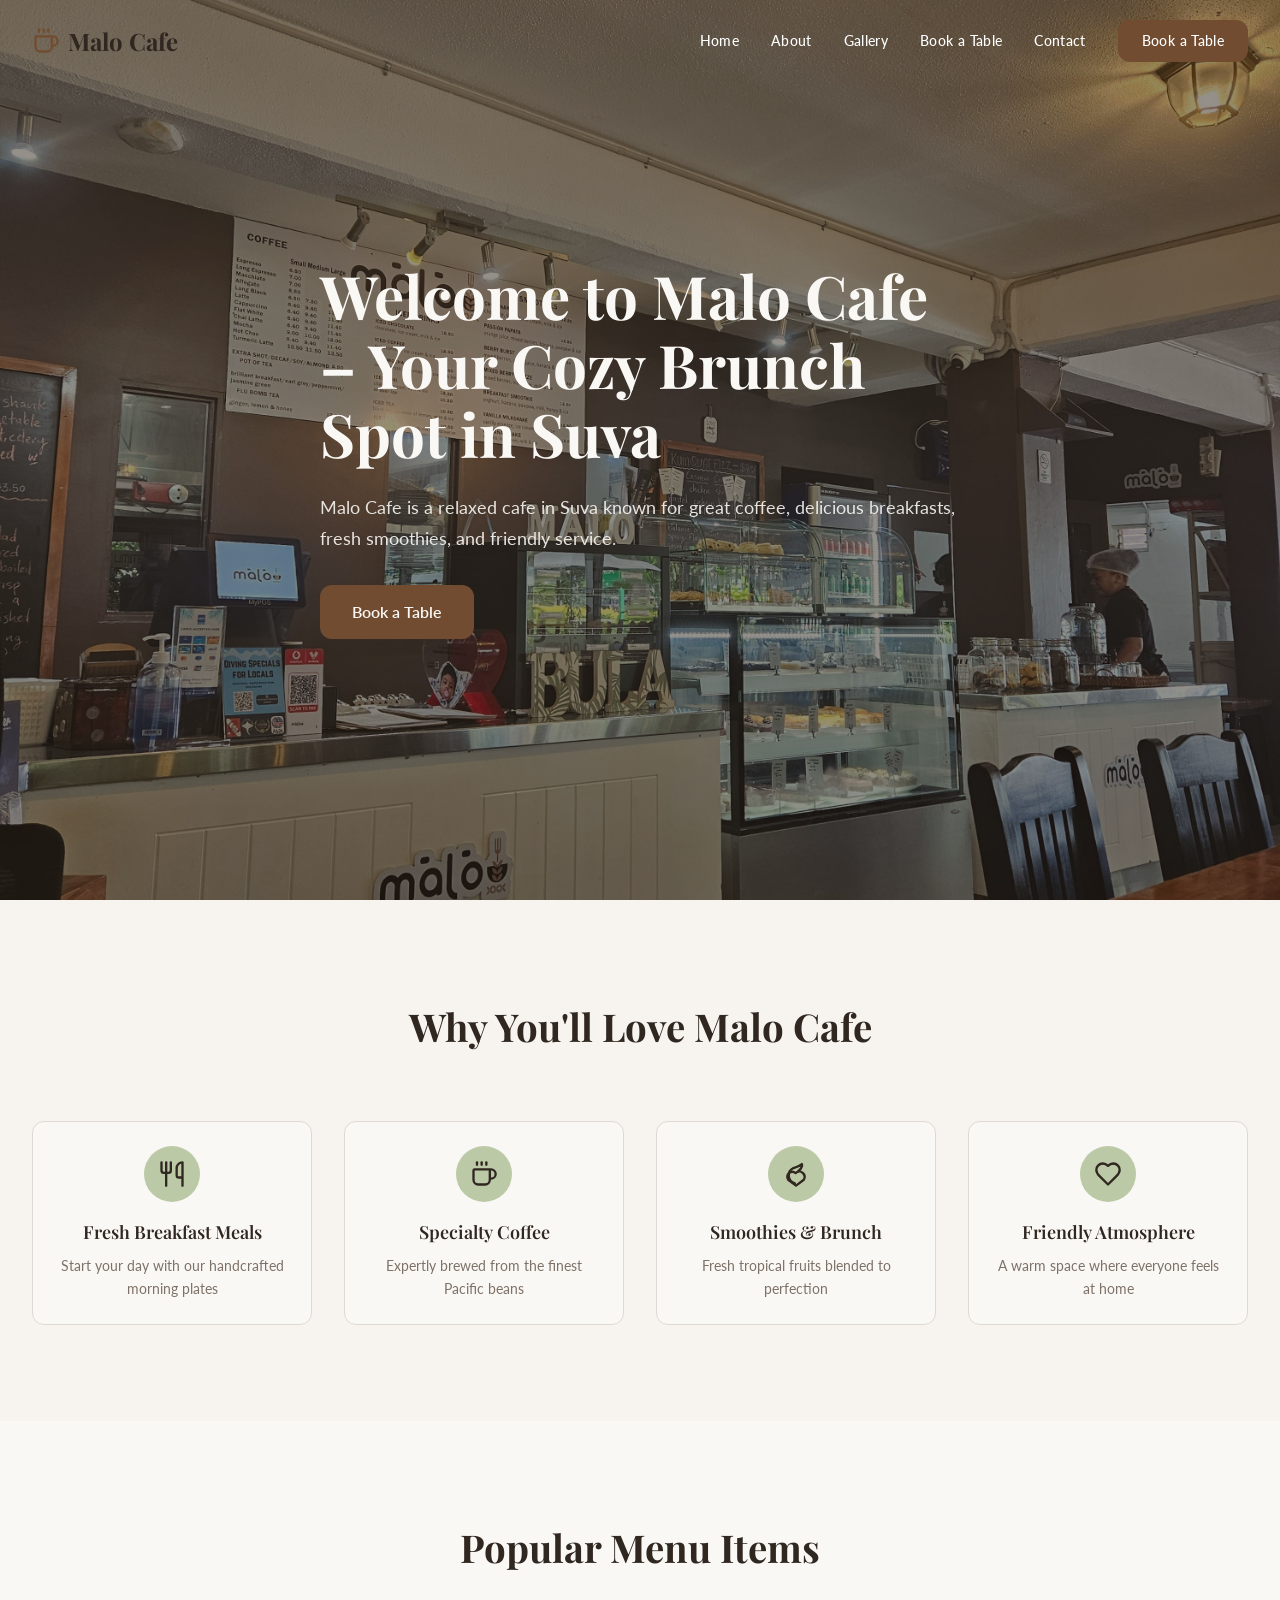
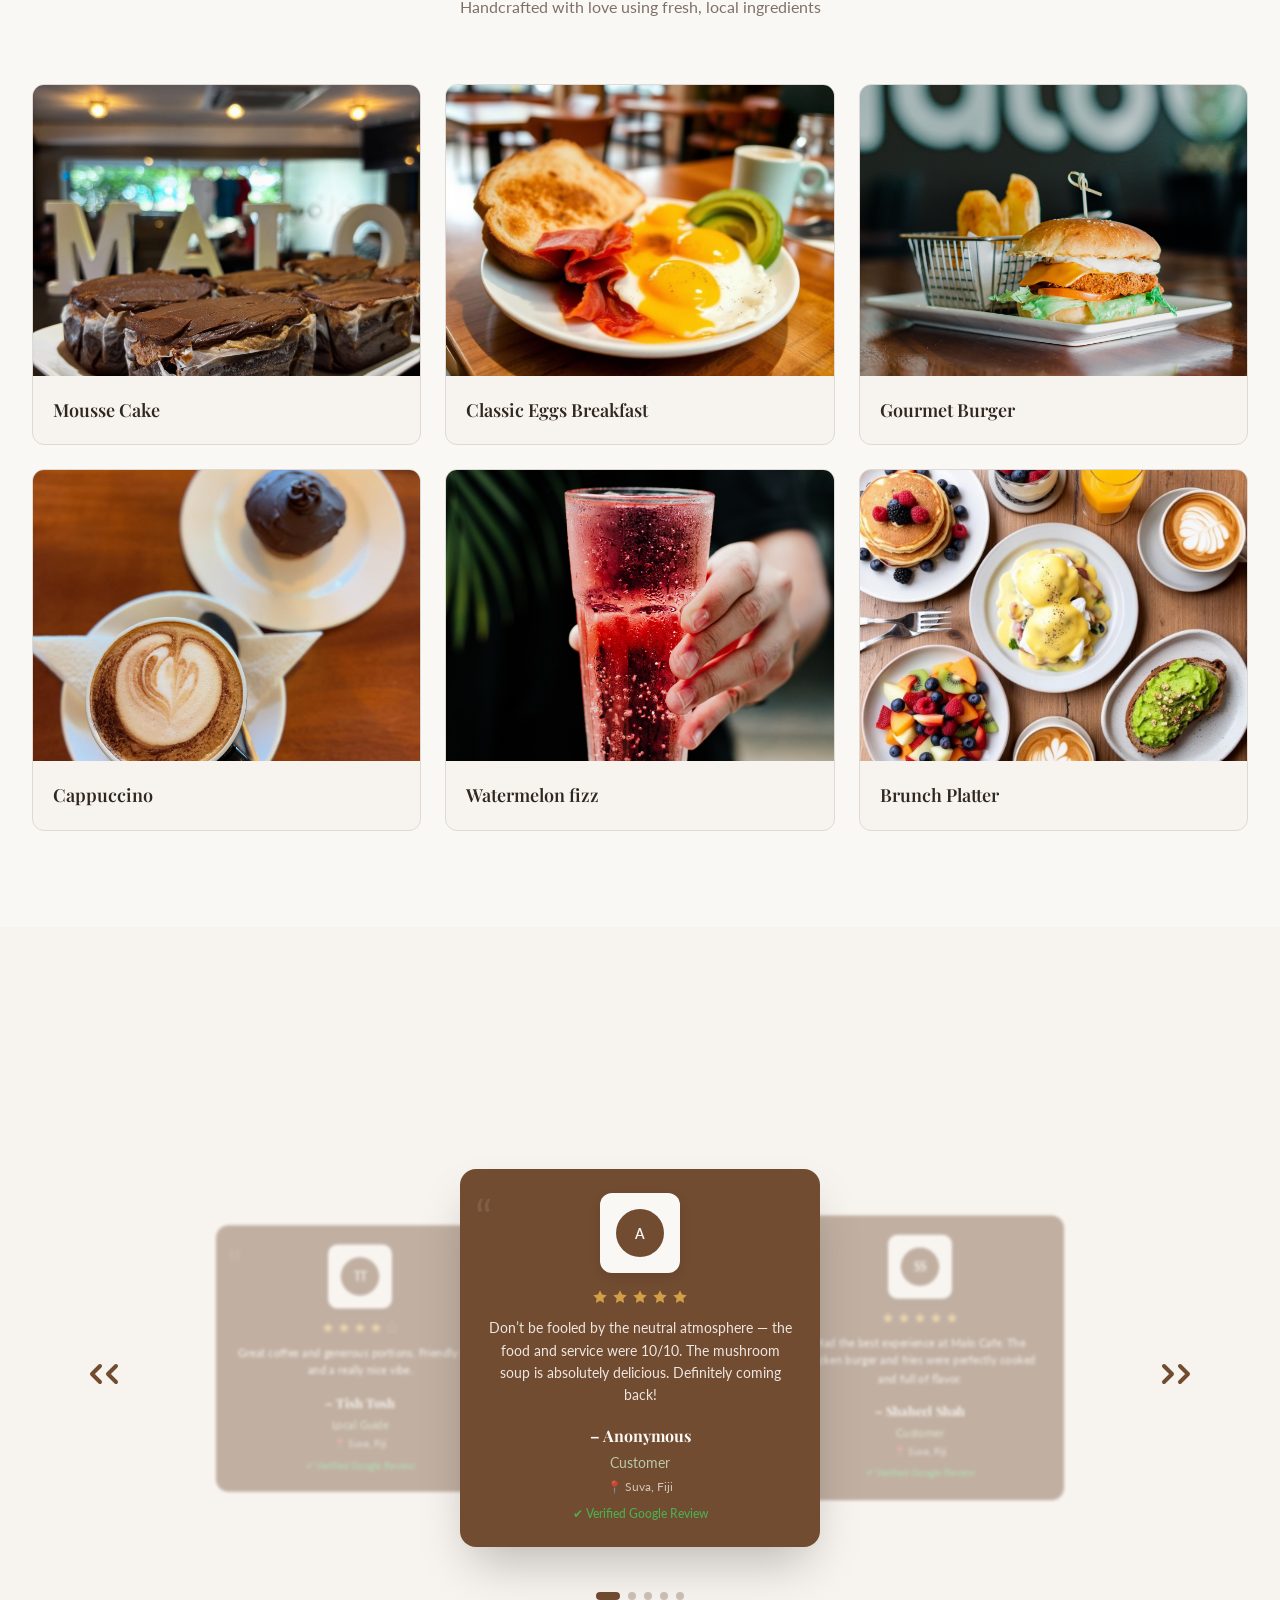
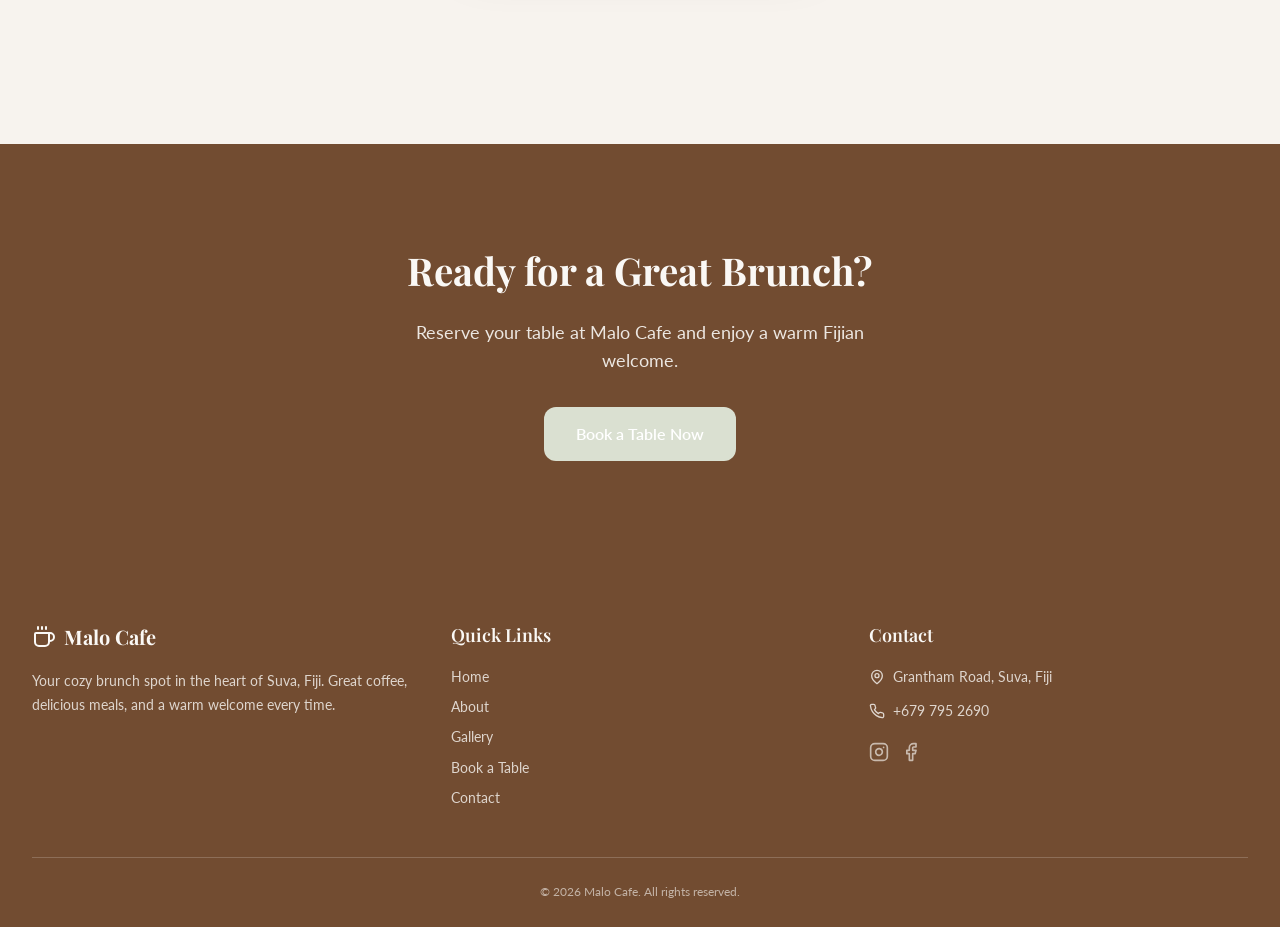
==== index.html @ a5e52ad8 "Add files via upload" ====
<!DOCTYPE html>
<html lang="en">
<head>
  <meta charset="UTF-8">
  <meta name="viewport" content="width=device-width, initial-scale=1.0">
  <title>Malo Cafe</title>
  <meta name="description" content="Malo Cafe is a relaxed cafe in Suva, Fiji known for great coffee, delicious breakfasts, fresh smoothies, and friendly service.">
  <link rel="stylesheet" href="style.css">
<link rel="icon" type="image/png" sizes="32x32" href="images/logo.ico">
<link rel="icon" type="image/png" sizes="16x16" href="images/logo.ico">
</head>
<body>

   <!-- Preloader -->
  <div id="preloader">
    <img src="images/loading.gif" alt="Loading...">
    <h1>Loading your site</h1>
    <p>Please wait a moment…</p>
    <div class="dots">
      <div class="dot"></div>
      <div class="dot"></div>
      <div class="dot"></div>
    </div>
  </div>

  <!-- Navbar -->
   <body class="home-page"></body>
  <nav class="navbar">
    <div class="container">
      <a href="index.html" class="navbar-brand">
        <svg xmlns="http://www.w3.org/2000/svg" width="28" height="28" viewBox="0 0 24 24" fill="none" stroke="currentColor" stroke-width="2" stroke-linecap="round" stroke-linejoin="round"><path d="M10 2v2"/><path d="M14 2v2"/><path d="M16 8a1 1 0 0 1 1 1v8a4 4 0 0 1-4 4H7a4 4 0 0 1-4-4V9a1 1 0 0 1 1-1h14a4 4 0 1 1 0 8h-1"/><path d="M6 2v2"/></svg>
        <span>Malo Cafe</span>
      </a>
      <div class="nav-links">
        <a href="index.html">Home</a>
        <a href="about.html">About</a>
        <a href="gallery.html">Gallery</a>
        <a href="booking.html">Book a Table</a>
        <a href="contact.html">Contact</a>
        <a href="booking.html" class="btn">Book a Table</a>
      </div>
      <button class="hamburger" aria-label="Toggle menu">
        <svg xmlns="http://www.w3.org/2000/svg" width="24" height="24" viewBox="0 0 24 24" fill="none" stroke="currentColor" stroke-width="2" stroke-linecap="round" stroke-linejoin="round"><line x1="4" x2="20" y1="12" y2="12"/><line x1="4" x2="20" y1="6" y2="6"/><line x1="4" x2="20" y1="18" y2="18"/></svg>
      </button>
    </div>
    <div class="mobile-menu">
      <a href="index.html">Home</a>
      <a href="about.html">About</a>
      <a href="gallery.html">Gallery</a>
      <a href="booking.html">Book a Table</a>
      <a href="contact.html">Contact</a>
      <a href="booking.html" class="btn btn-full">Book a Table</a>
    </div>
  </nav>

  <!-- Hero -->
  <section class="hero">
    <div class="hero-bg">
      <img src="images/bg.png" alt="Malo Cafe interior">
      <div class="hero-overlay"></div>
    </div>
    <div class="container">
      <div class="hero-content animate-in">
        <h1>Welcome to Malo Cafe – Your Cozy Brunch Spot in Suva</h1>
        <p>Malo Cafe is a relaxed cafe in Suva known for great coffee, delicious breakfasts, fresh smoothies, and friendly service.</p>
        <a href="booking.html" class="btn btn-lg">Book a Table</a>
      </div>
    </div>
  </section>

  <!-- Highlights -->
  <section class="section section-card">
    <div class="container">
      <div class="animate-in">
        <h2 class="section-title">Why You'll Love Malo Cafe</h2>
      </div>
      <div class="grid-4" style="margin-top:4rem;">
        <div class="highlight-card animate-in" data-delay="0">
          <div class="highlight-icon">
            <svg xmlns="http://www.w3.org/2000/svg" width="28" height="28" viewBox="0 0 24 24" fill="none" stroke="currentColor" stroke-width="2" stroke-linecap="round" stroke-linejoin="round"><path d="M3 2v7c0 1.1.9 2 2 2h4a2 2 0 0 0 2-2V2"/><path d="M7 2v20"/><path d="M21 15V2a5 5 0 0 0-5 5v6c0 1.1.9 2 2 2h3Zm0 0v7"/></svg>
          </div>
          <h3>Fresh Breakfast Meals</h3>
          <p>Start your day with our handcrafted morning plates</p>
        </div>
        <div class="highlight-card animate-in" data-delay="0.1">
          <div class="highlight-icon">
            <svg xmlns="http://www.w3.org/2000/svg" width="28" height="28" viewBox="0 0 24 24" fill="none" stroke="currentColor" stroke-width="2" stroke-linecap="round" stroke-linejoin="round"><path d="M10 2v2"/><path d="M14 2v2"/><path d="M16 8a1 1 0 0 1 1 1v8a4 4 0 0 1-4 4H7a4 4 0 0 1-4-4V9a1 1 0 0 1 1-1h14a4 4 0 1 1 0 8h-1"/><path d="M6 2v2"/></svg>
          </div>
          <h3>Specialty Coffee</h3>
          <p>Expertly brewed from the finest Pacific beans</p>
        </div>
        <div class="highlight-card animate-in" data-delay="0.2">
          <div class="highlight-icon">
            <svg xmlns="http://www.w3.org/2000/svg" width="28" height="28" viewBox="0 0 24 24" fill="none" stroke="currentColor" stroke-width="2" stroke-linecap="round" stroke-linejoin="round"><path d="M11 20A7 7 0 0 1 9.8 6.9C15.5 4.9 17 3.5 17 3.5s1.5 2.5-3.5 6.5"/><path d="M11.7 11.2a4.5 4.5 0 0 1 6.3 0c1.5 1.5 1.8 3.8.7 5.7L12 22l-6.7-5.1c-1.1-1.9-.8-4.2.7-5.7a4.5 4.5 0 0 1 5.7 0Z"/></svg>
          </div>
          <h3>Smoothies & Brunch</h3>
          <p>Fresh tropical fruits blended to perfection</p>
        </div>
        <div class="highlight-card animate-in" data-delay="0.3">
          <div class="highlight-icon">
            <svg xmlns="http://www.w3.org/2000/svg" width="28" height="28" viewBox="0 0 24 24" fill="none" stroke="currentColor" stroke-width="2" stroke-linecap="round" stroke-linejoin="round"><path d="M19 14c1.49-1.46 3-3.21 3-5.5A5.5 5.5 0 0 0 16.5 3c-1.76 0-3 .5-4.5 2-1.5-1.5-2.74-2-4.5-2A5.5 5.5 0 0 0 2 8.5c0 2.3 1.5 4.05 3 5.5l7 7Z"/></svg>
          </div>
          <h3>Friendly Atmosphere</h3>
          <p>A warm space where everyone feels at home</p>
        </div>
      </div>
    </div>
  </section>

  <!-- Popular Menu -->
  <section class="section">
    <div class="container">
      <div class="animate-in">
        <h2 class="section-title">Popular Menu Items</h2>
        <p class="section-subtitle">Handcrafted with love using fresh, local ingredients</p>
      </div>
      <div class="grid-3">
        <div class="menu-card animate-in" data-delay="0">
          <div class="img-wrap"><img src="images/Mousse Cake.jpg" alt="Berry Pancakes"></div>
          <div class="info"><h3>Mousse Cake</h3></div>
        </div>
        <div class="menu-card animate-in" data-delay="0.08">
          <div class="img-wrap"><img src="images/eggs-breakfast.jpg" alt="Classic Eggs Breakfast"></div>
          <div class="info"><h3>Classic Eggs Breakfast</h3></div>
        </div>
        <div class="menu-card animate-in" data-delay="0.16">
          <div class="img-wrap"><img src="images/burger.jpg" alt="Gourmet Burger"></div>
          <div class="info"><h3>Gourmet Burger</h3></div>
        </div>
        <div class="menu-card animate-in" data-delay="0.24">
          <div class="img-wrap"><img src="images/cappuccino.jpg" alt="Specialty Latte"></div>
          <div class="info"><h3>Cappuccino</h3></div>
        </div>
        <div class="menu-card animate-in" data-delay="0.32">
          <div class="img-wrap"><img src="images/smoothies.jpg" alt="watermelon fizz"></div>
          <div class="info"><h3>Watermelon fizz</h3></div>
        </div>
        <div class="menu-card animate-in" data-delay="0.4">
          <div class="img-wrap"><img src="images/breakfast-spread.jpg" alt="Brunch Platter"></div>
          <div class="info"><h3>Brunch Platter</h3></div>
        </div>
      </div>
    </div>
  </section>

  <!-- Reviews -->
  <section class="section section-card">
    <div class="container">
      <div class="animate-in">
        <h2 class="section-title">What Our Guests Say</h2>
      </div>
      <div class="review-carousel" id="review-carousel">
        <div class="carousel-track">
          <!-- Cards rendered by JS -->
        </div>
        <button class="carousel-arrow carousel-prev" aria-label="Previous review">
          <svg xmlns="http://www.w3.org/2000/svg" width="32" height="32" viewBox="0 0 24 24" fill="none" stroke="currentColor" stroke-width="3" stroke-linecap="round" stroke-linejoin="round"><polyline points="15 18 9 12 15 6"/></svg>
          <svg xmlns="http://www.w3.org/2000/svg" width="32" height="32" viewBox="0 0 24 24" fill="none" stroke="currentColor" stroke-width="3" stroke-linecap="round" stroke-linejoin="round" style="margin-left:-16px"><polyline points="15 18 9 12 15 6"/></svg>
        </button>
        <button class="carousel-arrow carousel-next" aria-label="Next review">
          <svg xmlns="http://www.w3.org/2000/svg" width="32" height="32" viewBox="0 0 24 24" fill="none" stroke="currentColor" stroke-width="3" stroke-linecap="round" stroke-linejoin="round"><polyline points="9 18 15 12 9 6"/></svg>
          <svg xmlns="http://www.w3.org/2000/svg" width="32" height="32" viewBox="0 0 24 24" fill="none" stroke="currentColor" stroke-width="3" stroke-linecap="round" stroke-linejoin="round" style="margin-left:-16px"><polyline points="9 18 15 12 9 6"/></svg>
        </button>
        <div class="carousel-dots" id="carousel-dots"></div>
      </div>
    </div>
  </section>

  <!-- CTA -->
  <section class="section section-primary">
    <div class="container">
      <div class="animate-in">
        <h2 class="section-title">Ready for a Great Brunch?</h2>
        <p style="font-size:1.125rem;opacity:0.9;margin-bottom:2rem;max-width:28rem;margin-left:auto;margin-right:auto;">
          Reserve your table at Malo Cafe and enjoy a warm Fijian welcome.
        </p>
        <a href="booking.html" class="btn btn-lg btn-secondary">Book a Table Now</a>
      </div>
    </div>
  </section>

  <!-- Footer -->
  <footer class="footer">
    <div class="container">
      <div class="footer-grid">
        <div>
          <div class="footer-brand">
            <svg xmlns="http://www.w3.org/2000/svg" width="24" height="24" viewBox="0 0 24 24" fill="none" stroke="currentColor" stroke-width="2" stroke-linecap="round" stroke-linejoin="round"><path d="M10 2v2"/><path d="M14 2v2"/><path d="M16 8a1 1 0 0 1 1 1v8a4 4 0 0 1-4 4H7a4 4 0 0 1-4-4V9a1 1 0 0 1 1-1h14a4 4 0 1 1 0 8h-1"/><path d="M6 2v2"/></svg>
            <span>Malo Cafe</span>
          </div>
          <p>Your cozy brunch spot in the heart of Suva, Fiji. Great coffee, delicious meals, and a warm welcome every time.</p>
        </div>
        <div>
          <h4>Quick Links</h4>
          <div class="footer-links">
            <a href="index.html">Home</a>
            <a href="about.html">About</a>
            <a href="gallery.html">Gallery</a>
            <a href="booking.html">Book a Table</a>
            <a href="contact.html">Contact</a>
          </div>
        </div>
        <div>
          <h4>Contact</h4>
          <div class="footer-contact">
            <div class="footer-contact-item">
              <svg xmlns="http://www.w3.org/2000/svg" width="16" height="16" viewBox="0 0 24 24" fill="none" stroke="currentColor" stroke-width="2" stroke-linecap="round" stroke-linejoin="round"><path d="M20 10c0 6-8 12-8 12s-8-6-8-12a8 8 0 0 1 16 0Z"/><circle cx="12" cy="10" r="3"/></svg>
              <span>Grantham Road, Suva, Fiji</span>
            </div>
            <div class="footer-contact-item">
              <svg xmlns="http://www.w3.org/2000/svg" width="16" height="16" viewBox="0 0 24 24" fill="none" stroke="currentColor" stroke-width="2" stroke-linecap="round" stroke-linejoin="round"><path d="M22 16.92v3a2 2 0 0 1-2.18 2 19.79 19.79 0 0 1-8.63-3.07 19.5 19.5 0 0 1-6-6 19.79 19.79 0 0 1-3.07-8.67A2 2 0 0 1 4.11 2h3a2 2 0 0 1 2 1.72c.127.96.361 1.903.7 2.81a2 2 0 0 1-.45 2.11L8.09 9.91a16 16 0 0 0 6 6l1.27-1.27a2 2 0 0 1 2.11-.45c.907.339 1.85.573 2.81.7A2 2 0 0 1 22 16.92Z"/></svg>
              <span>+679 795 2690</span>
            </div>
            <div class="footer-social">
              <a href="#" aria-label="Instagram">
                <svg xmlns="http://www.w3.org/2000/svg" width="20" height="20" viewBox="0 0 24 24" fill="none" stroke="currentColor" stroke-width="2" stroke-linecap="round" stroke-linejoin="round"><rect width="20" height="20" x="2" y="2" rx="5" ry="5"/><path d="M16 11.37A4 4 0 1 1 12.63 8 4 4 0 0 1 16 11.37z"/><line x1="17.5" x2="17.51" y1="6.5" y2="6.5"/></svg>
              </a>
              <a href="#" aria-label="Facebook">
                <svg xmlns="http://www.w3.org/2000/svg" width="20" height="20" viewBox="0 0 24 24" fill="none" stroke="currentColor" stroke-width="2" stroke-linecap="round" stroke-linejoin="round"><path d="M18 2h-3a5 5 0 0 0-5 5v3H7v4h3v8h4v-8h3l1-4h-4V7a1 1 0 0 1 1-1h3z"/></svg>
              </a>
            </div>
          </div>
        </div>
      </div>
      <div class="footer-bottom">
        <p>&copy; 2026 Malo Cafe. All rights reserved.</p>
      </div>
    </div>
  </footer>

  <script src="script.js"></script>
</body>
</html>
---- style.css ----
@import url('https://fonts.googleapis.com/css2?family=Playfair+Display:ital,wght@0,400;0,500;0,600;0,700;1,400;1,500&family=Lato:wght@300;400;700&display=swap');

*, *::before, *::after { box-sizing: border-box; margin: 0; padding: 0; }

:root {
  --background: hsl(36, 33%, 97%);
  --foreground: hsl(25, 20%, 16%);
  --card: hsl(37, 36%, 95%);
  --card-foreground: hsl(25, 20%, 16%);
  --primary: hsl(25, 40%, 32%);
  --primary-foreground: hsl(36, 33%, 97%);
  --secondary: hsl(85, 20%, 85%);
  --secondary-foreground: hsl(25, 20%, 16%);
  --muted: hsl(35, 20%, 90%);
  --muted-foreground: hsl(25, 10%, 45%);
  --accent: hsl(85, 25%, 72%);
  --accent-foreground: hsl(25, 20%, 16%);
  --border: hsl(30, 15%, 85%);
  --cafe-warm: hsl(30, 50%, 92%);
  --cafe-brown: hsl(25, 40%, 32%);
  --cafe-cream: hsl(38, 40%, 95%);
  --cafe-green: hsl(85, 25%, 72%);
  --cafe-green-dark: hsl(85, 30%, 40%);
  --cafe-gold: hsl(38, 60%, 55%);
  --radius: 0.75rem;
}

html { scroll-behavior: smooth; }

body {
  font-family: 'Lato', sans-serif;
  background: var(--background);
  color: var(--foreground);
  -webkit-font-smoothing: antialiased;
  line-height: 1.6;
}

h1, h2, h3, h4, h5, h6 { font-family: 'Playfair Display', serif; }

a { text-decoration: none; color: inherit; }
img { max-width: 100%; display: block; }
button { cursor: pointer; font-family: inherit; }

.container { max-width: 1400px; margin: 0 auto; padding: 0 2rem; }

/* ===== NAVBAR ===== */
.navbar {
  position: fixed; top: 0; left: 0; right: 0; z-index: 50;
  transition: all 0.3s; padding: 1.25rem 0;
}
.navbar.scrolled {
  background: rgba(248, 246, 243, 0.95);
  backdrop-filter: blur(12px);
  box-shadow: 0 4px 20px rgba(0,0,0,0.08);
  padding: 0.75rem 0;
}
.navbar .container { display: flex; align-items: center; justify-content: space-between; }
.navbar-brand { display: flex; align-items: center; gap: 0.5rem; }
.navbar-brand svg { width: 28px; height: 28px; color: var(--primary); }
.navbar-brand span { font-family: 'Playfair Display', serif; font-size: 1.5rem; font-weight: 700; }
.nav-links { display: flex; align-items: center; gap: 2rem; }
.nav-links a {
  font-size: 0.875rem; font-weight: 500; letter-spacing: 0.025em;
  color: var(--muted-foreground); transition: color 0.2s;
}
.nav-links a:hover, .nav-links a.active { color: #000; }
.btn {
  display: inline-flex; align-items: center; justify-content: center;
  padding: 0.625rem 1.5rem; border-radius: var(--radius); font-weight: 600;
  font-size: 0.875rem; border: none; transition: all 0.2s;
  background: var(--primary); color: var(--primary-foreground);
}
.btn:hover { opacity: 0.9; }
.btn-lg { padding: 0.875rem 2rem; font-size: 1rem; }
.btn-secondary { background: var(--secondary); color: white; }
.btn-full { width: 100%; }
.hamburger { display: none; background: none; border: none; color: var(--foreground); }
.hamburger svg { width: 24px; height: 24px; }
.mobile-menu {
  display: none; flex-direction: column; gap: 1rem;
  background: rgba(248, 246, 243, 0.98); backdrop-filter: blur(12px);
  border-top: 1px solid var(--border); padding: 1.5rem 2rem;
}
.mobile-menu.open { display: flex; }
.mobile-menu a { font-size: 1rem; font-weight: 500; color: var(--muted-foreground); }
.mobile-menu a:hover, .mobile-menu a.active { color: var(--primary); }

/* Home page navbar initial state */
.home-page .navbar {
  background: transparent;
}

.home-page .navbar .nav-links a:not(.btn) {
  color: white; /* Links white */
}

.home-page .navbar .btn {
  color: white; /* Book a Table always white text */
  background: var(--primary); /* brown button background */
  transition: all 0.3s;
}

/* Hover effect for Book a Table button */
.home-page .navbar .btn:hover {
  background: #8b5c2c; /* slightly darker brown or your desired hover color */
  color: white; /* keep text white */
}

/* Nav links hover */
.home-page .navbar .nav-links a:not(.btn):hover {
  color: #8b5c2c; /* brown hover for links */
}

/* When scrolling down */
.home-page .navbar.scrolled {
  background: rgba(248, 246, 243, 0.95); /* white background */
}

.home-page .navbar.scrolled .nav-links a:not(.btn) {
  color: var(--primary); /* brown links when scrolled */
}

.home-page .navbar.scrolled .nav-links a:not(.btn):hover {
  color: #a46b33; /* slightly darker brown on hover */
}

/* Book a Table button always stays white text */
.home-page .navbar.scrolled .btn {
  color: white;
}
.home-page .navbar.scrolled .btn:hover {
  background: #8b5c2c; /* hover effect */
  color: white;
}



@media (max-width: 768px) {
  .nav-links { display: none; }
  .hamburger { display: block; }
}

/* ===== HERO ===== */
.hero {
  position: relative; height: 100vh; min-height: 600px;
  display: flex; align-items: center; overflow: hidden;
}
.hero-bg { position: absolute; inset: 0; }
.hero-bg img { width: 100%; height: 100%; object-fit: cover; }
.hero-overlay { position: absolute; inset: 0; background: rgba(46, 34, 25, 0.5); }
.hero-content { position: relative; z-index: 10; max-width: 640px; }
.hero-content h1 {
  font-size: clamp(2.25rem, 5vw, 3.75rem); font-weight: 700;
  color: var(--primary-foreground); margin-bottom: 1.5rem; line-height: 1.15;
}
.hero-content p { font-size: 1.125rem; color: rgba(248, 246, 243, 0.9); margin-bottom: 2rem; line-height: 1.7; }

/* ===== SECTIONS ===== */
.section { padding: 6rem 0; }
.section-card { background: var(--card); }
.section-primary { background: var(--primary); color: var(--primary-foreground); text-align: center; }
.section-title { font-size: clamp(1.875rem, 3vw, 2.5rem); font-weight: 700; text-align: center; margin-bottom: 1rem; }
.section-subtitle { text-align: center; color: var(--muted-foreground); max-width: 32rem; margin: 0 auto 4rem; }
.page-header { padding-top: 6rem; }
.page-header .section { padding: 5rem 0; }

/* ===== GRID ===== */
.grid-2 { display: grid; gap: 3rem; }
.grid-3 { display: grid; gap: 1.5rem; }
.grid-4 { display: grid; gap: 2rem; }
@media (min-width: 640px) { .grid-2 { grid-template-columns: repeat(2, 1fr); } .grid-3 { grid-template-columns: repeat(2, 1fr); } .grid-4 { grid-template-columns: repeat(2, 1fr); } }
@media (min-width: 1024px) { .grid-3 { grid-template-columns: repeat(3, 1fr); } .grid-4 { grid-template-columns: repeat(4, 1fr); } }

/* ===== CARDS ===== */
.highlight-card {
  text-align: center; padding: 1.5rem; border-radius: var(--radius);
  background: var(--background); border: 1px solid var(--border);
  transition: box-shadow 0.3s;
}
.highlight-card:hover { box-shadow: 0 10px 30px rgba(0,0,0,0.08); }
.highlight-icon {
  width: 3.5rem; height: 3.5rem; border-radius: 50%; background: var(--accent);
  display: flex; align-items: center; justify-content: center; margin: 0 auto 1rem;
}
.highlight-icon svg { width: 28px; height: 28px; color: var(--accent-foreground); }
.highlight-card h3 { font-size: 1.125rem; font-weight: 600; margin-bottom: 0.5rem; }
.highlight-card p { font-size: 0.875rem; color: var(--muted-foreground); }

/* ===== MENU CARDS ===== */
.menu-card {
  border-radius: var(--radius); overflow: hidden;
  border: 1px solid var(--border); background: var(--card);
}
.menu-card .img-wrap { aspect-ratio: 4/3; overflow: hidden; }
.menu-card img { width: 100%; height: 100%; object-fit: cover; transition: transform 0.5s; }
.menu-card:hover img { transform: scale(1.1); }
.menu-card .info { padding: 1.25rem; display: flex; align-items: center; justify-content: space-between; }
.menu-card .info h3 { font-size: 1.125rem; font-weight: 600; }
.menu-card .info span { font-size: 1.125rem; font-weight: 700; color: var(--primary); }

/* ===== REVIEWS ===== */
.review-carousel {
  position: relative; width: 100%; overflow: hidden; padding: 3rem 0;
}
.carousel-track {
  position: relative; display: flex; align-items: center; justify-content: center;
  height: 420px;
}
.carousel-card {
  position: absolute; width: 320px; border-radius: 1rem; padding: 1.5rem;
  display: flex; flex-direction: column; align-items: center; text-align: center;
  transition: all 0.5s ease-in-out;
}
.carousel-card.center {
  z-index: 30; transform: translateX(0) scale(1); opacity: 1;
  background: var(--primary); color: var(--primary-foreground);
  box-shadow: 0 25px 50px -12px rgba(0,0,0,0.25);
}
.carousel-card.side {
  z-index: 10; opacity: 0.4; filter: blur(2px);
  background: var(--primary); color: var(--primary-foreground);
}
.carousel-card.hidden-card { z-index: 0; opacity: 0; pointer-events: none; }
.carousel-avatar {
  width: 5rem; height: 5rem; border-radius: 0.75rem;
  background: var(--background); display: flex; align-items: center;
  justify-content: center; margin-bottom: 1rem; box-shadow: 0 4px 12px rgba(0,0,0,0.1);
}
.carousel-avatar svg { width: 2.5rem; height: 2.5rem; color: var(--muted-foreground); }
.carousel-stars { display: flex; gap: 0.25rem; margin-bottom: 0.75rem; }
.carousel-stars svg { width: 16px; height: 16px; }
.carousel-stars svg.filled { fill: var(--cafe-gold); color: var(--cafe-gold); }
.carousel-stars svg.empty { fill: none; stroke: currentColor; opacity: 0.3; }
.carousel-card .review-text {
  font-size: 0.875rem; line-height: 1.6; margin-bottom: 1rem; opacity: 0.9;
  .clamp-text {
  display: -webkit-box;
  -webkit-line-clamp: 5;
  -webkit-box-orient: vertical;
  overflow: hidden;

  /* fallback */
  line-clamp: 5;
}
}
.carousel-card .review-author {
  font-family: 'Playfair Display', serif; font-weight: 700; font-size: 1rem;
}
.carousel-card .review-role { font-size: 0.875rem; color: var(--accent); margin-top: 0.25rem; }
.carousel-card .review-location { font-size: 0.75rem; opacity: 0.7; margin-top: 0.125rem; }
.carousel-arrow {
  position: absolute; top: 50%; transform: translateY(-50%); z-index: 40;
  background: none; border: none; color: var(--primary); cursor: pointer;
  display: flex; align-items: center; transition: opacity 0.2s;
}
.carousel-arrow:hover { opacity: 0.7; }
.carousel-prev { left: 1rem; }
.carousel-next { right: 1rem; }
.carousel-dots {
  display: flex; justify-content: center; gap: 0.5rem; margin-top: 1.5rem;
}
.carousel-dot {
  height: 0.5rem; border-radius: 9999px; border: none; cursor: pointer;
  transition: all 0.3s; background: var(--primary);
}
.carousel-dot.active { width: 1.5rem; opacity: 1; }
.carousel-dot:not(.active) { width: 0.5rem; opacity: 0.3; }

/* quote icon */
.quote-icon {
  font-size: 3rem;
  opacity: 0.1;
  position: absolute;
  top: 10px;
  left: 15px;
}

/* verified badge */
.verified {
  font-size: 0.75rem;
  color: #4CAF50;
  margin-top: 0.5rem;
  font-weight: 500;
}

.avatar-initials {
  width: 48px;
  height: 48px;
  border-radius: 50%;
  background: var(--primary);
  color: var(--primary-foreground);
  display: flex;
  align-items: center;
  justify-content: center;
  font-weight: 600;
  font-size: 0.9rem;
}

@media (min-width: 768px) {
  .carousel-card { width: 360px; }
  .carousel-prev { left: 3rem; }
  .carousel-next { right: 3rem; }
}

/* ===== GALLERY ===== */
.gallery-item {
  position: relative; overflow: hidden; border-radius: var(--radius);
  aspect-ratio: 1; cursor: pointer;
}
.gallery-item img { width: 100%; height: 100%; object-fit: cover; transition: transform 0.5s; }
.gallery-item:hover img { transform: scale(1.1); }
.gallery-overlay {
  position: absolute; inset: 0; background: rgba(46, 34, 25, 0);
  transition: background 0.3s; display: flex; align-items: flex-end;
}
.gallery-item:hover .gallery-overlay { background: rgba(46, 34, 25, 0.4); }
.gallery-overlay .caption {
  padding: 1.25rem; transform: translateY(100%); transition: transform 0.3s;
}
.gallery-item:hover .gallery-overlay .caption { transform: translateY(0); }
.gallery-overlay .cat {
  font-size: 0.75rem; text-transform: uppercase; letter-spacing: 0.1em;
  color: rgba(248, 246, 243, 0.8);
}
.gallery-overlay .name { font-family: 'Playfair Display', serif; font-size: 1.125rem; font-weight: 600; color: var(--primary-foreground); }

/* ===== ABOUT ===== */
.about-grid { display: grid; gap: 3rem; align-items: center; }
@media (min-width: 768px) { .about-grid { grid-template-columns: 1fr 1fr; } }
.about-grid img { border-radius: var(--radius); box-shadow: 0 10px 30px rgba(0,0,0,0.1); width: 100%; }
.about-grid h2 { font-size: 1.875rem; font-weight: 700; margin-bottom: 1.5rem; }
.about-grid p { color: var(--muted-foreground); margin-bottom: 1rem; line-height: 1.7; }
.value-item { border-left: 4px solid var(--accent); padding-left: 1rem; margin-bottom: 1.5rem; }
.value-item h3 { font-size: 1.125rem; font-weight: 600; margin-bottom: 0.25rem; }
.value-item p { font-size: 0.875rem; color: var(--muted-foreground); }

/* ===== CONTACT ===== */
.contact-item { display: flex; align-items: flex-start; gap: 1rem; }
.contact-icon {
  width: 2.5rem; height: 2.5rem; border-radius: 50%; background: var(--accent);
  display: flex; align-items: center; justify-content: center; flex-shrink: 0;
}
.contact-icon svg { width: 20px; height: 20px; color: var(--accent-foreground); }
.contact-item h3 { font-family: 'Playfair Display', serif; font-weight: 600; margin-bottom: 0.25rem; }
.contact-item p { font-size: 0.875rem; color: var(--muted-foreground); }
.social-links { display: flex; gap: 1rem; margin-top: 0.5rem; }
.social-link {
  width: 2.5rem; height: 2.5rem; border-radius: 50%;
  background: var(--primary); color: var(--primary-foreground);
  display: flex; align-items: center; justify-content: center; transition: opacity 0.2s;
}
.social-link:hover { opacity: 0.9; }
.social-link svg { width: 20px; height: 20px; }
.map-wrap { border-radius: var(--radius); overflow: hidden; box-shadow: 0 10px 30px rgba(0,0,0,0.1); height: 400px; }
.map-wrap iframe { width: 100%; height: 100%; border: 0; }

/* ===== BOOKING FORM ===== */
.form-wrap {
  max-width: 36rem; margin: 0 auto; background: var(--card);
  border: 1px solid var(--border); border-radius: var(--radius); padding: 2rem;
}
.form-group { margin-bottom: 1.5rem; }
.form-group label {
  display: block; font-weight: 600; font-size: 0.875rem; margin-bottom: 0.25rem;
}
.form-group input, .form-group textarea {
  width: 100%; padding: 0.625rem 0.75rem; border: 1px solid var(--border);
  border-radius: calc(var(--radius) - 2px); font-size: 0.875rem;
  font-family: 'Lato', sans-serif; background: var(--background);
  color: var(--foreground); transition: border-color 0.2s;
}
.form-group input:focus, .form-group textarea:focus {
  outline: none; border-color: var(--primary);
}
.form-row { display: grid; grid-template-columns: 1fr 1fr; gap: 1rem; }
.success-screen {
  text-align: center; max-width: 28rem; margin: 0 auto; padding: 2rem;
}
.success-icon { width: 64px; height: 64px; color: var(--cafe-green-dark); margin: 0 auto 1.5rem; }
.success-screen h2 { font-size: 1.875rem; font-weight: 700; margin-bottom: 1rem; }
.success-screen p { color: var(--muted-foreground); font-size: 1.125rem; }

/* ===== FOOTER ===== */
.footer { background: var(--primary); color: var(--primary-foreground); padding: 4rem 0 0; }
.footer-grid { display: grid; gap: 2.5rem; }
@media (min-width: 768px) { .footer-grid { grid-template-columns: repeat(3, 1fr); } }
.footer-brand { display: flex; align-items: center; gap: 0.5rem; margin-bottom: 1rem; }
.footer-brand svg { width: 24px; height: 24px; }
.footer-brand span { font-family: 'Playfair Display', serif; font-size: 1.25rem; font-weight: 700; }
.footer p { font-size: 0.875rem; opacity: 0.8; line-height: 1.7; }
.footer h4 { font-family: 'Playfair Display', serif; font-size: 1.125rem; font-weight: 600; margin-bottom: 1rem; }
.footer-links { display: flex; flex-direction: column; gap: 0.5rem; }
.footer-links a { font-size: 0.875rem; opacity: 0.8; transition: opacity 0.2s; }
.footer-links a:hover { opacity: 1; }
.footer-contact { display: flex; flex-direction: column; gap: 0.75rem; font-size: 0.875rem; opacity: 0.8; }
.footer-contact-item { display: flex; align-items: center; gap: 0.5rem; }
.footer-contact-item svg { width: 16px; height: 16px; flex-shrink: 0; }
.footer-social { display: flex; gap: 0.75rem; margin-top: 0.5rem; }
.footer-social a { opacity: 0.8; transition: opacity 0.2s; }
.footer-social a:hover { opacity: 1; }
.footer-social svg { width: 20px; height: 20px; }
.footer-bottom {
  margin-top: 3rem; border-top: 1px solid rgba(248, 246, 243, 0.2);
  padding: 1.5rem 0; text-align: center;
}
.footer-bottom p { font-size: 0.75rem; opacity: 0.6; }

/* ===== ANIMATIONS ===== */
.animate-in {
  opacity: 0; transform: translateY(30px); transition: opacity 0.6s ease-out, transform 0.6s ease-out;
}
.animate-in.visible { opacity: 1; transform: translateY(0); }

/* ===== FIND US ===== */
.find-us { text-align: center; }
.find-us .icon-title { display: flex; align-items: center; justify-content: center; gap: 0.5rem; margin-bottom: 1rem; }
.find-us .icon-title svg { width: 24px; height: 24px; color: var(--primary); }
.find-us h2 { font-size: 1.875rem; font-weight: 700; }
.find-us p { color: var(--muted-foreground); font-size: 1.125rem; }

#preloader {
      position: fixed;
      top: 0;
      left: 0;
      width: 100%;
      height: 100%;
      background-color: #f9f9f9;
      display: flex;
      flex-direction: column;
      justify-content: center;
      align-items: center;
      z-index: 9999;
      text-align: center;
      transition: opacity 0.5s ease;
    }

    #preloader.hidden {
      opacity: 0;
      pointer-events: none;
    }

    #preloader img {
      max-width: 200px;
      width: 50%;
      height: auto;
      margin-bottom: 20px;
    }

    #preloader h1 {
      font-size: 2rem;
      margin-bottom: 10px;
      color: #333;
    }

    #preloader p {
      font-size: 1rem;
      color: #555;
      margin-bottom: 20px;
    }

    .dots {
      display: flex;
      gap: 5px;
      justify-content: center;
    }

    .dot {
      width: 10px;
      height: 10px;
      background-color: #007bff;
      border-radius: 50%;
      animation: bounce 1s infinite;
    }

    .dot:nth-child(2) {
      animation-delay: 0.2s;
    }

    .dot:nth-child(3) {
      animation-delay: 0.4s;
    }

    @keyframes bounce {
      0%, 80%, 100% {
        transform: scale(0);
      }
      40% {
        transform: scale(1);
      }
    }

    /* Optional: ensure main content is hidden until preloader disappears */
    body.loaded #main-content {
      display: block;
    }

    #main-content {
      display: none;
    }

    /* Responsive */
    @media (max-width: 600px) {
      #preloader img {
        max-width: 150px;
      }
      #preloader h1 {
        font-size: 1.5rem;
      }
      #preloader p {
        font-size: 0.9rem;
      }
    }
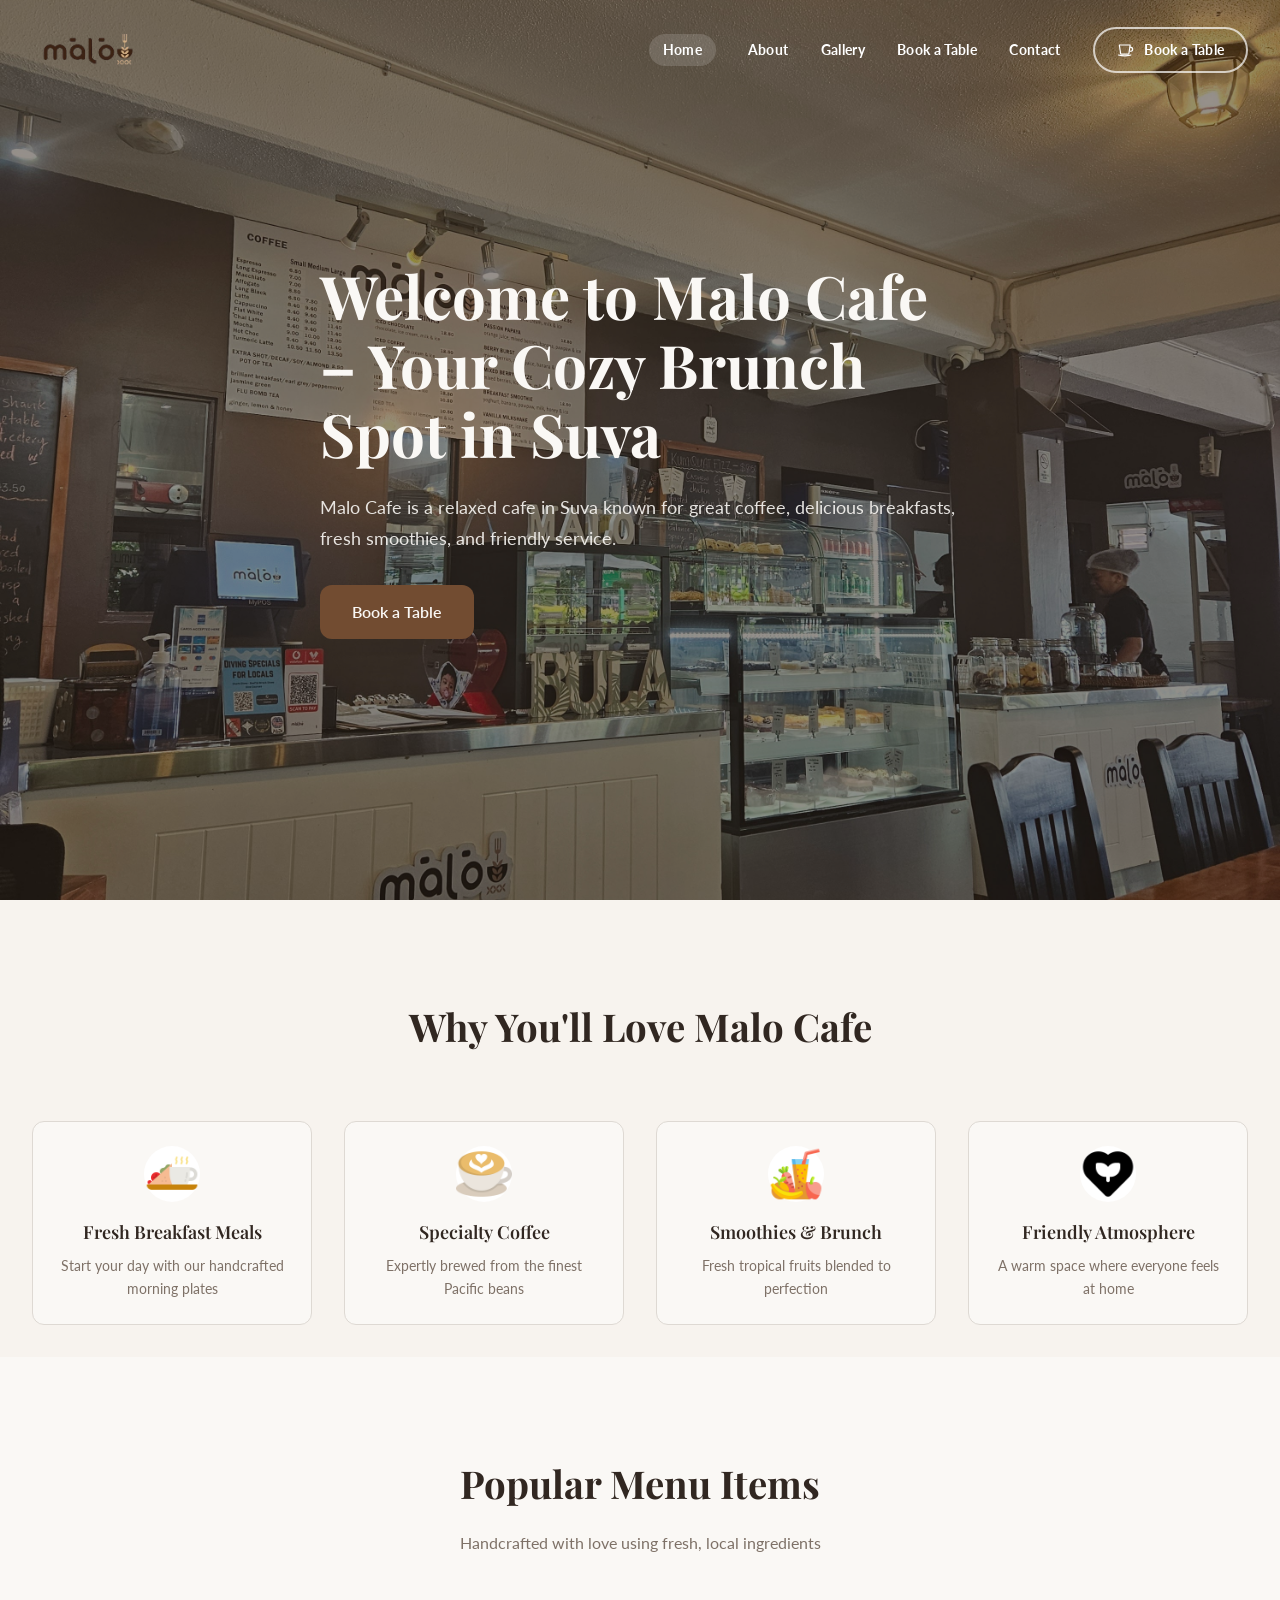
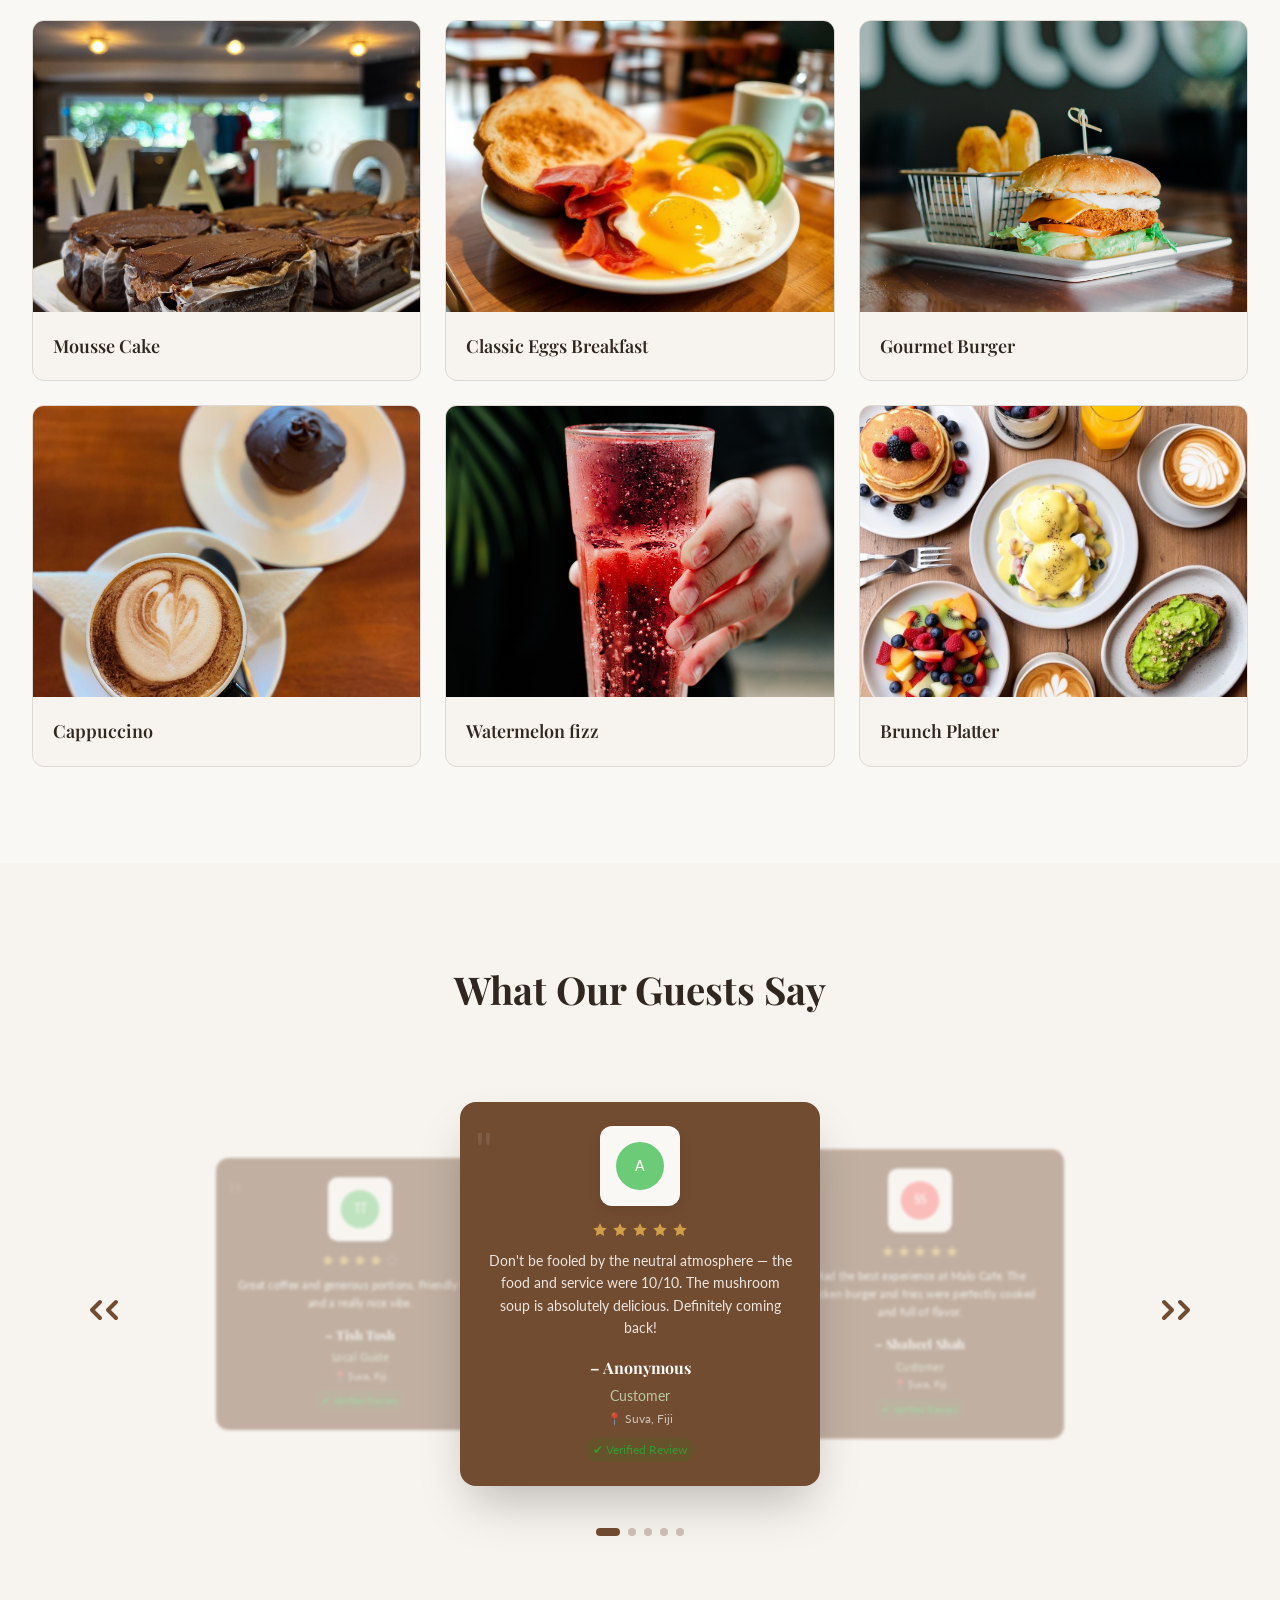
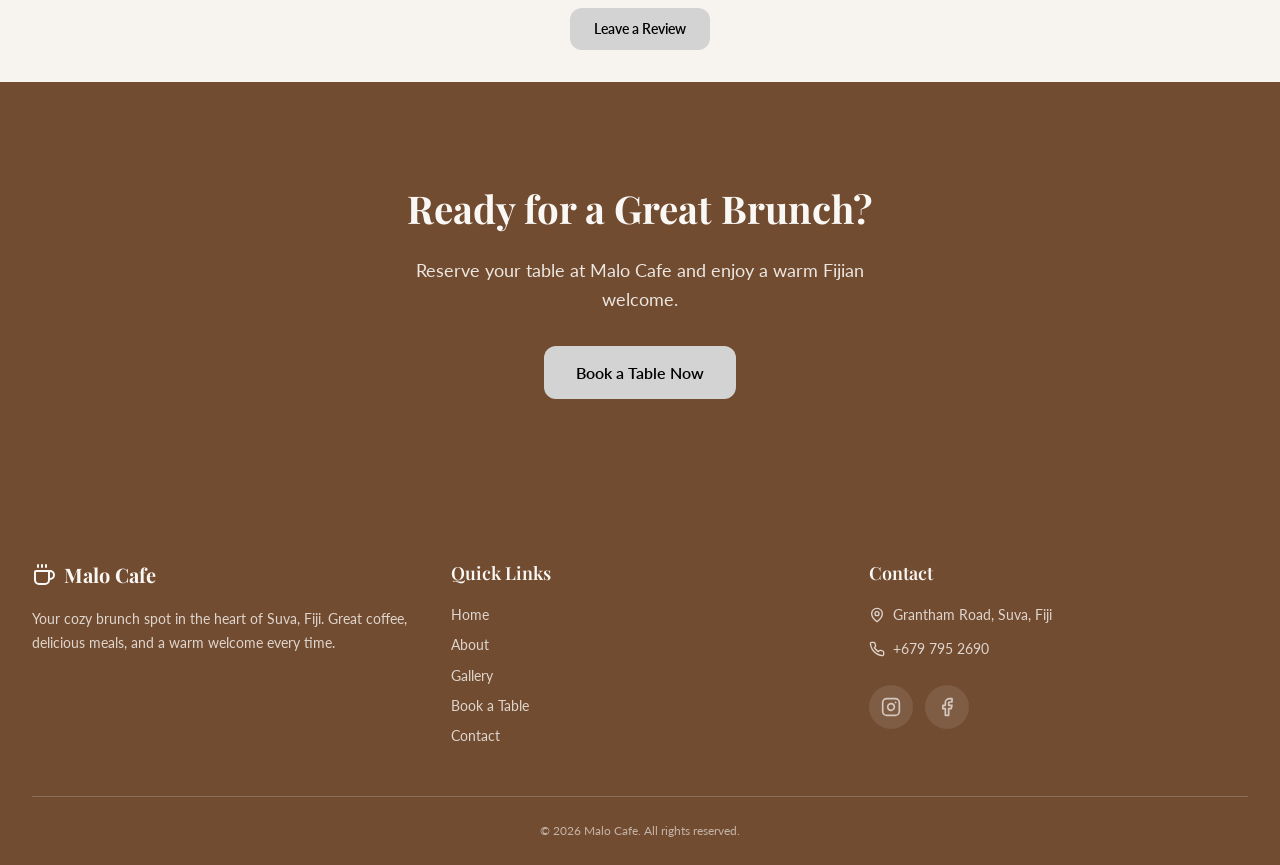
==== commit 4e3f5805: "Add files via upload" ====
--- a/index.html
+++ b/index.html
@@ -6,10 +6,12 @@
   <title>Malo Cafe</title>
   <meta name="description" content="Malo Cafe is a relaxed cafe in Suva, Fiji known for great coffee, delicious breakfasts, fresh smoothies, and friendly service.">
   <link rel="stylesheet" href="style.css">
-<link rel="icon" type="image/png" sizes="32x32" href="images/logo.ico">
-<link rel="icon" type="image/png" sizes="16x16" href="images/logo.ico">
+<link rel="apple-touch-icon" sizes="180x180" href="/apple-touch-icon.png">
+<link rel="icon" type="image/png" sizes="32x32" href="imimages/favicon_io/ages/favicon_io/favicon-32x32.png">
+<link rel="icon" type="image/png" sizes="16x16" href="images/favicon_io//favicon-16x16.png">
+<link rel="manifest" href="images/favicon_io/site.webmanifest">
 </head>
-<body>
+<body class="home-page">
 
    <!-- Preloader -->
   <div id="preloader">
@@ -24,12 +26,10 @@
   </div>
 
   <!-- Navbar -->
-   <body class="home-page"></body>
   <nav class="navbar">
     <div class="container">
       <a href="index.html" class="navbar-brand">
-        <svg xmlns="http://www.w3.org/2000/svg" width="28" height="28" viewBox="0 0 24 24" fill="none" stroke="currentColor" stroke-width="2" stroke-linecap="round" stroke-linejoin="round"><path d="M10 2v2"/><path d="M14 2v2"/><path d="M16 8a1 1 0 0 1 1 1v8a4 4 0 0 1-4 4H7a4 4 0 0 1-4-4V9a1 1 0 0 1 1-1h14a4 4 0 1 1 0 8h-1"/><path d="M6 2v2"/></svg>
-        <span>Malo Cafe</span>
+        <img src="images/nav-logo.png" alt="Malo Cafe Logo" class="logo-img">
       </a>
       <div class="nav-links">
         <a href="index.html">Home</a>
@@ -37,11 +37,25 @@
         <a href="gallery.html">Gallery</a>
         <a href="booking.html">Book a Table</a>
         <a href="contact.html">Contact</a>
-        <a href="booking.html" class="btn">Book a Table</a>
-      </div>
-      <button class="hamburger" aria-label="Toggle menu">
-        <svg xmlns="http://www.w3.org/2000/svg" width="24" height="24" viewBox="0 0 24 24" fill="none" stroke="currentColor" stroke-width="2" stroke-linecap="round" stroke-linejoin="round"><line x1="4" x2="20" y1="12" y2="12"/><line x1="4" x2="20" y1="6" y2="6"/><line x1="4" x2="20" y1="18" y2="18"/></svg>
-      </button>
+        <a href="booking.html" class="btn-book pill-btn">
+        <svg class="cup-svg" viewBox="0 0 24 24" xmlns="http://www.w3.org/2000/svg">
+          <path class="steam-1" d="M7 4 Q6 2.5 7 1"/>
+          <path class="steam-2" d="M10 4 Q9 2.5 10 1"/>
+          <path class="steam-3" d="M13 4 Q12 2.5 13 1"/>
+          <path d="M4 6 h13 l-1.5 10 a1 1 0 0 1-1 0.9 H6.5 a1 1 0 0 1-1-0.9 Z" stroke="currentColor" stroke-width="1.4" stroke-linejoin="round" fill="none"/>
+          <path d="M17 8.5 q3 0 3 2.5 t-3 2.5" stroke="currentColor" stroke-width="1.4" stroke-linecap="round" fill="none"/>
+          <path d="M3 18 Q10.5 20 18 18" stroke="currentColor" stroke-width="1.4" stroke-linecap="round" fill="none"/>
+        </svg>
+        Book a Table
+      </a>
+      </div>
+<label class="hamburger" aria-label="Toggle menu">
+        <input type="checkbox" id="hamburger-check">
+        <svg viewBox="0 0 32 32">
+          <path class="line line-top-bottom" d="M27 10 13 10C10.8 10 9 8.2 9 6 9 3.5 10.8 2 13 2 15.2 2 17 3.8 17 6L17 26C17 28.2 18.8 30 21 30 23.2 30 25 28.2 25 26 25 23.8 23.2 22 21 22L7 22"></path>
+          <path class="line" d="M7 16 27 16"></path>
+        </svg>
+      </label>
     </div>
     <div class="mobile-menu">
       <a href="index.html">Home</a>
@@ -49,7 +63,7 @@
       <a href="gallery.html">Gallery</a>
       <a href="booking.html">Book a Table</a>
       <a href="contact.html">Contact</a>
-      <a href="booking.html" class="btn btn-full">Book a Table</a>
+      <a href="booking.html" class="btn-book-mobile">Book a Table</a>
     </div>
   </nav>
 
@@ -77,28 +91,28 @@
       <div class="grid-4" style="margin-top:4rem;">
         <div class="highlight-card animate-in" data-delay="0">
           <div class="highlight-icon">
-            <svg xmlns="http://www.w3.org/2000/svg" width="28" height="28" viewBox="0 0 24 24" fill="none" stroke="currentColor" stroke-width="2" stroke-linecap="round" stroke-linejoin="round"><path d="M3 2v7c0 1.1.9 2 2 2h4a2 2 0 0 0 2-2V2"/><path d="M7 2v20"/><path d="M21 15V2a5 5 0 0 0-5 5v6c0 1.1.9 2 2 2h3Zm0 0v7"/></svg>
+            <img src="images/icon/breakfast.png" alt="Fresh Breakfast Meals">          
           </div>
           <h3>Fresh Breakfast Meals</h3>
           <p>Start your day with our handcrafted morning plates</p>
         </div>
         <div class="highlight-card animate-in" data-delay="0.1">
           <div class="highlight-icon">
-            <svg xmlns="http://www.w3.org/2000/svg" width="28" height="28" viewBox="0 0 24 24" fill="none" stroke="currentColor" stroke-width="2" stroke-linecap="round" stroke-linejoin="round"><path d="M10 2v2"/><path d="M14 2v2"/><path d="M16 8a1 1 0 0 1 1 1v8a4 4 0 0 1-4 4H7a4 4 0 0 1-4-4V9a1 1 0 0 1 1-1h14a4 4 0 1 1 0 8h-1"/><path d="M6 2v2"/></svg>
+             <img src="images/icon/coffee.png" alt="Specialty Coffee">
           </div>
           <h3>Specialty Coffee</h3>
           <p>Expertly brewed from the finest Pacific beans</p>
         </div>
         <div class="highlight-card animate-in" data-delay="0.2">
           <div class="highlight-icon">
-            <svg xmlns="http://www.w3.org/2000/svg" width="28" height="28" viewBox="0 0 24 24" fill="none" stroke="currentColor" stroke-width="2" stroke-linecap="round" stroke-linejoin="round"><path d="M11 20A7 7 0 0 1 9.8 6.9C15.5 4.9 17 3.5 17 3.5s1.5 2.5-3.5 6.5"/><path d="M11.7 11.2a4.5 4.5 0 0 1 6.3 0c1.5 1.5 1.8 3.8.7 5.7L12 22l-6.7-5.1c-1.1-1.9-.8-4.2.7-5.7a4.5 4.5 0 0 1 5.7 0Z"/></svg>
+            <img src="images/icon/smoothie.png" alt="Smoothies">         
           </div>
           <h3>Smoothies & Brunch</h3>
           <p>Fresh tropical fruits blended to perfection</p>
         </div>
         <div class="highlight-card animate-in" data-delay="0.3">
           <div class="highlight-icon">
-            <svg xmlns="http://www.w3.org/2000/svg" width="28" height="28" viewBox="0 0 24 24" fill="none" stroke="currentColor" stroke-width="2" stroke-linecap="round" stroke-linejoin="round"><path d="M19 14c1.49-1.46 3-3.21 3-5.5A5.5 5.5 0 0 0 16.5 3c-1.76 0-3 .5-4.5 2-1.5-1.5-2.74-2-4.5-2A5.5 5.5 0 0 0 2 8.5c0 2.3 1.5 4.05 3 5.5l7 7Z"/></svg>
+            <img src="images/icon/friendly-atmosphere.png" alt="Friendly Atmosphere">          
           </div>
           <h3>Friendly Atmosphere</h3>
           <p>A warm space where everyone feels at home</p>
@@ -116,7 +130,7 @@
       </div>
       <div class="grid-3">
         <div class="menu-card animate-in" data-delay="0">
-          <div class="img-wrap"><img src="images/Mousse Cake.jpg" alt="Berry Pancakes"></div>
+          <div class="img-wrap"><img src="images/Mousse Cake.jpg" alt="Mousse Cake"></div>
           <div class="info"><h3>Mousse Cake</h3></div>
         </div>
         <div class="menu-card animate-in" data-delay="0.08">
@@ -164,6 +178,7 @@
         <div class="carousel-dots" id="carousel-dots"></div>
       </div>
     </div>
+    <a href="review.html" class="btn review">Leave a Review</a>
   </section>
 
   <!-- CTA -->
@@ -211,12 +226,16 @@
               <svg xmlns="http://www.w3.org/2000/svg" width="16" height="16" viewBox="0 0 24 24" fill="none" stroke="currentColor" stroke-width="2" stroke-linecap="round" stroke-linejoin="round"><path d="M22 16.92v3a2 2 0 0 1-2.18 2 19.79 19.79 0 0 1-8.63-3.07 19.5 19.5 0 0 1-6-6 19.79 19.79 0 0 1-3.07-8.67A2 2 0 0 1 4.11 2h3a2 2 0 0 1 2 1.72c.127.96.361 1.903.7 2.81a2 2 0 0 1-.45 2.11L8.09 9.91a16 16 0 0 0 6 6l1.27-1.27a2 2 0 0 1 2.11-.45c.907.339 1.85.573 2.81.7A2 2 0 0 1 22 16.92Z"/></svg>
               <span>+679 795 2690</span>
             </div>
-            <div class="footer-social">
-              <a href="#" aria-label="Instagram">
+                        <div class="footer-social">
+              <a href="#" class="footer-social-btn social-instagram" aria-label="Instagram">
+                <div class="footer-social-fill"></div>
                 <svg xmlns="http://www.w3.org/2000/svg" width="20" height="20" viewBox="0 0 24 24" fill="none" stroke="currentColor" stroke-width="2" stroke-linecap="round" stroke-linejoin="round"><rect width="20" height="20" x="2" y="2" rx="5" ry="5"/><path d="M16 11.37A4 4 0 1 1 12.63 8 4 4 0 0 1 16 11.37z"/><line x1="17.5" x2="17.51" y1="6.5" y2="6.5"/></svg>
+                <span class="footer-social-tooltip">Instagram</span>
               </a>
-              <a href="#" aria-label="Facebook">
+              <a href="#" class="footer-social-btn social-facebook" aria-label="Facebook">
+                <div class="footer-social-fill"></div>
                 <svg xmlns="http://www.w3.org/2000/svg" width="20" height="20" viewBox="0 0 24 24" fill="none" stroke="currentColor" stroke-width="2" stroke-linecap="round" stroke-linejoin="round"><path d="M18 2h-3a5 5 0 0 0-5 5v3H7v4h3v8h4v-8h3l1-4h-4V7a1 1 0 0 1 1-1h3z"/></svg>
+                <span class="footer-social-tooltip">Facebook</span>
               </a>
             </div>
           </div>
@@ -230,4 +249,4 @@
 
   <script src="script.js"></script>
 </body>
-</html>
+</html>
--- a/style.css
+++ b/style.css
@@ -1,29 +1,65 @@
 @import url('https://fonts.googleapis.com/css2?family=Playfair+Display:ital,wght@0,400;0,500;0,600;0,700;1,400;1,500&family=Lato:wght@300;400;700&display=swap');
 
-*, *::before, *::after { box-sizing: border-box; margin: 0; padding: 0; }
+/* ============================================================
+   MALO CAFE — MAIN STYLESHEET
+   Sections:
+   1.  Reset & Root Variables
+   2.  Base Styles
+   3.  Navbar
+   4.  Logo
+   5.  Hero
+   6.  Sections & Layout
+   7.  Grid
+   8.  Highlight Cards
+   9.  Menu Cards
+   10. Review Carousel
+   11. Gallery
+   12. About
+   13. Contact
+   14. Booking Form
+   15. Footer
+   16. Animations
+   17. Find Us
+   18. Preloader
+   19. Admin
+   20. Review Form (star rating, upload)
+   21. Responsive overrides
+   ============================================================ */
+
+
+/* ===== 1. RESET & ROOT VARIABLES ===== */
+
+*, *::before, *::after {
+  box-sizing: border-box;
+  margin: 0;
+  padding: 0;
+}
 
 :root {
-  --background: hsl(36, 33%, 97%);
-  --foreground: hsl(25, 20%, 16%);
-  --card: hsl(37, 36%, 95%);
-  --card-foreground: hsl(25, 20%, 16%);
-  --primary: hsl(25, 40%, 32%);
-  --primary-foreground: hsl(36, 33%, 97%);
-  --secondary: hsl(85, 20%, 85%);
-  --secondary-foreground: hsl(25, 20%, 16%);
-  --muted: hsl(35, 20%, 90%);
-  --muted-foreground: hsl(25, 10%, 45%);
-  --accent: hsl(85, 25%, 72%);
-  --accent-foreground: hsl(25, 20%, 16%);
-  --border: hsl(30, 15%, 85%);
-  --cafe-warm: hsl(30, 50%, 92%);
-  --cafe-brown: hsl(25, 40%, 32%);
-  --cafe-cream: hsl(38, 40%, 95%);
-  --cafe-green: hsl(85, 25%, 72%);
-  --cafe-green-dark: hsl(85, 30%, 40%);
-  --cafe-gold: hsl(38, 60%, 55%);
-  --radius: 0.75rem;
-}
+  --background:          hsl(36, 33%, 97%);
+  --foreground:          hsl(25, 20%, 16%);
+  --card:                hsl(37, 36%, 95%);
+  --card-foreground:     hsl(25, 20%, 16%);
+  --primary:             hsl(25, 40%, 32%);
+  --primary-foreground:  hsl(36, 33%, 97%);
+  --secondary:           hsl(85, 20%, 85%);
+  --secondary-foreground:hsl(25, 20%, 16%);
+  --muted:               hsl(35, 20%, 90%);
+  --muted-foreground:    hsl(25, 10%, 45%);
+  --accent:              hsl(85, 25%, 72%);
+  --accent-foreground:   hsl(25, 20%, 16%);
+  --border:              hsl(30, 15%, 85%);
+  --cafe-warm:           hsl(30, 50%, 92%);
+  --cafe-brown:          hsl(25, 40%, 32%);
+  --cafe-cream:          hsl(38, 40%, 95%);
+  --cafe-green:          hsl(85, 25%, 72%);
+  --cafe-green-dark:     hsl(85, 30%, 40%);
+  --cafe-gold:           hsl(38, 60%, 55%);
+  --radius:              0.75rem;
+}
+
+
+/* ===== 2. BASE STYLES ===== */
 
 html { scroll-behavior: smooth; }
 
@@ -43,230 +79,483 @@
 
 .container { max-width: 1400px; margin: 0 auto; padding: 0 2rem; }
 
-/* ===== NAVBAR ===== */
+
+/* ===== 3. NAVBAR ===== */
+
 .navbar {
-  position: fixed; top: 0; left: 0; right: 0; z-index: 50;
-  transition: all 0.3s; padding: 1.25rem 0;
-}
+  position: fixed;
+  top: 0; left: 0; right: 0;
+  z-index: 50;
+  padding: 1.25rem 0;
+  transition: all 0.3s;
+}
+
 .navbar.scrolled {
   background: rgba(248, 246, 243, 0.95);
   backdrop-filter: blur(12px);
-  box-shadow: 0 4px 20px rgba(0,0,0,0.08);
+  box-shadow: 0 4px 20px rgba(0, 0, 0, 0.08);
   padding: 0.75rem 0;
 }
+
 .navbar .container { display: flex; align-items: center; justify-content: space-between; }
-.navbar-brand { display: flex; align-items: center; gap: 0.5rem; }
+
+.navbar-brand {
+  display: flex;
+  align-items: center;
+  gap: 0.5rem;
+  text-decoration: none;
+}
+
 .navbar-brand svg { width: 28px; height: 28px; color: var(--primary); }
 .navbar-brand span { font-family: 'Playfair Display', serif; font-size: 1.5rem; font-weight: 700; }
+
 .nav-links { display: flex; align-items: center; gap: 2rem; }
+
 .nav-links a {
-  font-size: 0.875rem; font-weight: 500; letter-spacing: 0.025em;
-  color: var(--muted-foreground); transition: color 0.2s;
-}
-.nav-links a:hover, .nav-links a.active { color: #000; }
+  font-size: 0.875rem;
+  font-weight: 700;
+  letter-spacing: 0.025em;
+  color: var(--foreground);
+  transition: color 0.2s, background 0.2s;
+}
+
+.nav-links a:hover { color: var(--primary); }
+
+/* Active page — oval pill indicator */
+.nav-links a.active {
+  color: var(--primary);
+  background: var(--cafe-warm);
+  padding: 0.3rem 0.85rem;
+  border-radius: 999px;
+}
+
+/* Buttons */
 .btn {
-  display: inline-flex; align-items: center; justify-content: center;
-  padding: 0.625rem 1.5rem; border-radius: var(--radius); font-weight: 600;
-  font-size: 0.875rem; border: none; transition: all 0.2s;
-  background: var(--primary); color: var(--primary-foreground);
-}
-.btn:hover { opacity: 0.9; }
-.btn-lg { padding: 0.875rem 2rem; font-size: 1rem; }
-.btn-secondary { background: var(--secondary); color: white; }
-.btn-full { width: 100%; }
-.hamburger { display: none; background: none; border: none; color: var(--foreground); }
-.hamburger svg { width: 24px; height: 24px; }
+  display: inline-flex;
+  align-items: center;
+  justify-content: center;
+  padding: 0.625rem 1.5rem;
+  border-radius: var(--radius);
+  font-weight: 600;
+  font-size: 0.875rem;
+  border: none;
+  background: var(--primary);
+  color: var(--primary-foreground);
+  transition: all 0.2s;
+}
+.btn:hover         { opacity: 0.9; }
+.btn-lg            { padding: 0.875rem 2rem; font-size: 1rem; }
+.btn-secondary     { color: #000; background-color: rgb(211, 211, 211); }
+.btn-full          { width: 100%; }
+.btn-primary       { transition: transform 0.2s, box-shadow 0.2s; }
+.btn-primary:hover { transform: translateY(-2px); box-shadow: 0 10px 20px rgba(0, 0, 0, 0.1); }
+
+/* ===== COFFEE BOOKING BUTTON ===== */
+
+/* Desktop — cup + steam (hidden on tablet/mobile) */
+.btn-book {
+  display: inline-flex;
+  align-items: center;
+  gap: 8px;
+  padding: 0.6rem 1.35rem;
+  background: var(--primary);
+  color: white !important;
+  border: none;
+  border-radius: 999px;
+  font-size: 0.875rem;
+  font-weight: 700;
+  letter-spacing: 0.02em;
+  cursor: pointer;
+  font-family: 'Lato', sans-serif;
+  text-decoration: none;
+  transition: background 0.25s, transform 0.2s, color 0.2s;
+}
+.btn-book:hover { background: #8b5c2c; transform: translateY(-1px); color: black !important; }
+
+.btn-book .cup-svg {
+  width: 20px;
+  height: 20px;
+  flex-shrink: 0;
+  overflow: visible;
+}
+
+/* Steam animation */
+.btn-book .steam-1,
+.btn-book .steam-2,
+.btn-book .steam-3 {
+  stroke: var(--primary-foreground);
+  stroke-width: 1.5;
+  stroke-linecap: round;
+  fill: none;
+  opacity: 0;
+}
+.btn-book:hover .steam-1 { animation: cupsteam 1.2s ease-in-out infinite; }
+.btn-book:hover .steam-2 { animation: cupsteam 1.2s ease-in-out 0.2s infinite; }
+.btn-book:hover .steam-3 { animation: cupsteam 1.2s ease-in-out 0.4s infinite; }
+
+@keyframes cupsteam {
+  0%   { opacity: 0;   transform: translateY(0px)   scaleX(1); }
+  30%  { opacity: 0.9; transform: translateY(-3px)  scaleX(1.1); }
+  70%  { opacity: 0.5; transform: translateY(-7px)  scaleX(0.9); }
+  100% { opacity: 0;   transform: translateY(-11px) scaleX(1); }
+}
+
+/* Mobile/tablet — pill only, no icon */
+.btn-book-mobile {
+  display: none;
+  align-items: center;
+  padding: 0.6rem 1.35rem;
+  background: var(--primary);
+  color: var(--primary-foreground);
+  border: none;
+  border-radius: 999px;
+  font-size: 0.875rem;
+  font-weight: 700;
+  cursor: pointer;
+  font-family: 'Lato', sans-serif;
+  text-decoration: none;
+  transition: background 0.25s;
+  width: 100%;
+  justify-content: center;
+}
+.btn-book-mobile:hover { background: #8b5c2c; color: white; }
+
+/* Hide desktop button on tablet/mobile, show pill */
+@media (max-width: 768px) {
+  .btn-book       { display: none; }
+  .btn-book-mobile{ display: inline-flex; }
+}
+
+/* Hamburger & mobile menu */
+.hamburger {
+  display: none;
+  cursor: pointer;
+  background: none;
+  border: none;
+  padding: 0;
+}
+.hamburger input { display: none; }
+.hamburger svg {
+  height: 2.25rem;
+  transition: transform 600ms cubic-bezier(0.4, 0, 0.2, 1);
+}
+.hamburger .line {
+  fill: none;
+  stroke: var(--foreground);
+  stroke-linecap: round;
+  stroke-linejoin: round;
+  stroke-width: 3;
+  transition:
+    stroke-dasharray 600ms cubic-bezier(0.4, 0, 0.2, 1),
+    stroke-dashoffset 600ms cubic-bezier(0.4, 0, 0.2, 1);
+}
+.hamburger .line-top-bottom { stroke-dasharray: 12 63; }
+.hamburger input:checked + svg { transform: rotate(-45deg); }
+.hamburger input:checked + svg .line-top-bottom {
+  stroke-dasharray: 20 300;
+  stroke-dashoffset: -32.42;
+}
+/* On home page, stroke is white when navbar is transparent */
+.home-page .navbar:not(.scrolled) .hamburger .line { stroke: white; }
+
 .mobile-menu {
-  display: none; flex-direction: column; gap: 1rem;
-  background: rgba(248, 246, 243, 0.98); backdrop-filter: blur(12px);
-  border-top: 1px solid var(--border); padding: 1.5rem 2rem;
+  display: none;
+  flex-direction: column;
+  gap: 1rem;
+  background: rgba(248, 246, 243, 0.98);
+  backdrop-filter: blur(12px);
+  border-top: 1px solid var(--border);
+  padding: 1.5rem 2rem;
 }
 .mobile-menu.open { display: flex; }
 .mobile-menu a { font-size: 1rem; font-weight: 500; color: var(--muted-foreground); }
-.mobile-menu a:hover, .mobile-menu a.active { color: var(--primary); }
-
-/* Home page navbar initial state */
-.home-page .navbar {
+.mobile-menu a:hover,
+.mobile-menu a.active { color: var(--primary); }
+
+/* Home page — transparent navbar over hero */
+.home-page .navbar { background: transparent; }
+.home-page .navbar .nav-links a:not(.btn) { color: white; background: none; }
+.home-page .navbar .nav-links a:not(.btn):hover { color: rgba(255,255,255,0.75); background: none; }
+.home-page .navbar .nav-links a.active:not(.btn) { color: white; background: rgba(255,255,255,0.15); }
+.home-page .navbar .btn { background: var(--primary); color: white; }
+.home-page .navbar .btn:hover { background: #8b5c2c; color: white; }
+
+/* Home page — coffee button transparent state: white icon + text */
+.home-page .navbar:not(.scrolled) .btn-book {
   background: transparent;
-}
-
-.home-page .navbar .nav-links a:not(.btn) {
-  color: white; /* Links white */
-}
-
-.home-page .navbar .btn {
-  color: white; /* Book a Table always white text */
-  background: var(--primary); /* brown button background */
-  transition: all 0.3s;
-}
-
-/* Hover effect for Book a Table button */
-.home-page .navbar .btn:hover {
-  background: #8b5c2c; /* slightly darker brown or your desired hover color */
-  color: white; /* keep text white */
-}
-
-/* Nav links hover */
-.home-page .navbar .nav-links a:not(.btn):hover {
-  color: #8b5c2c; /* brown hover for links */
-}
-
-/* When scrolling down */
-.home-page .navbar.scrolled {
-  background: rgba(248, 246, 243, 0.95); /* white background */
-}
-
-.home-page .navbar.scrolled .nav-links a:not(.btn) {
-  color: var(--primary); /* brown links when scrolled */
-}
-
-.home-page .navbar.scrolled .nav-links a:not(.btn):hover {
-  color: #a46b33; /* slightly darker brown on hover */
-}
-
-/* Book a Table button always stays white text */
-.home-page .navbar.scrolled .btn {
-  color: white;
-}
-.home-page .navbar.scrolled .btn:hover {
-  background: #8b5c2c; /* hover effect */
-  color: white;
-}
-
-
-
-@media (max-width: 768px) {
-  .nav-links { display: none; }
-  .hamburger { display: block; }
-}
-
-/* ===== HERO ===== */
+  color: white !important;
+  border: 2px solid rgba(255,255,255,0.7);
+  border-radius: 999px;
+}
+.home-page .navbar:not(.scrolled) .btn-book .line,
+.home-page .navbar:not(.scrolled) .btn-book .cup-svg path { stroke: white; }
+.home-page .navbar:not(.scrolled) .btn-book:hover {
+  background: rgba(255,255,255,0.15);
+  color: white !important;
+  border-color: white;
+  transform: translateY(-1px);
+}
+
+/* Home page — scrolled state */
+.home-page .navbar.scrolled { background: rgba(248, 246, 243, 0.95); }
+.home-page .navbar.scrolled .nav-links a:not(.btn) { color: var(--foreground); }
+.home-page .navbar.scrolled .nav-links a:not(.btn):hover { color: var(--primary); }
+.home-page .navbar.scrolled .nav-links a.active:not(.btn) { color: var(--primary); background: var(--cafe-warm); }
+.home-page .navbar.scrolled .btn { color: white; }
+.home-page .navbar.scrolled .btn:hover { background: #8b5c2c; color: white; }
+
+/* Home page — scrolled: coffee button becomes solid brown pill */
+.home-page .navbar.scrolled .btn-book{
+  background: var(--primary);
+  color: rgb(0, 0, 0) !important;
+  border: 2px solid rgba(248, 246, 243, 0.95) ;
+  border-radius: 999px;
+}
+.home-page .navbar.scrolled .btn-book:hover {
+  background: #8b5c2c;
+  color: #8b5c2c !important;
+  transform: translateY(-1px);
+  border-color: #8b5c2c;
+
+}
+
+
+/* ===== 4. LOGO ===== */
+
+.logo-img {
+  height: 60px;
+  width: auto;
+  display: block;
+  object-fit: contain;
+  transition: all 0.3s ease;
+}
+
+.navbar-brand:hover .logo-img {
+  transform: scale(1.05);
+  opacity: 0.9;
+}
+
+
+/* ===== 5. HERO ===== */
+
 .hero {
-  position: relative; height: 100vh; min-height: 600px;
-  display: flex; align-items: center; overflow: hidden;
-}
+  position: relative;
+  height: 100vh;
+  min-height: 600px;
+  display: flex;
+  align-items: center;
+  overflow: hidden;
+}
+
 .hero-bg { position: absolute; inset: 0; }
 .hero-bg img { width: 100%; height: 100%; object-fit: cover; }
 .hero-overlay { position: absolute; inset: 0; background: rgba(46, 34, 25, 0.5); }
+
 .hero-content { position: relative; z-index: 10; max-width: 640px; }
+
 .hero-content h1 {
-  font-size: clamp(2.25rem, 5vw, 3.75rem); font-weight: 700;
-  color: var(--primary-foreground); margin-bottom: 1.5rem; line-height: 1.15;
-}
-.hero-content p { font-size: 1.125rem; color: rgba(248, 246, 243, 0.9); margin-bottom: 2rem; line-height: 1.7; }
-
-/* ===== SECTIONS ===== */
-.section { padding: 6rem 0; }
-.section-card { background: var(--card); }
-.section-primary { background: var(--primary); color: var(--primary-foreground); text-align: center; }
-.section-title { font-size: clamp(1.875rem, 3vw, 2.5rem); font-weight: 700; text-align: center; margin-bottom: 1rem; }
+  font-size: clamp(2.25rem, 5vw, 3.75rem);
+  font-weight: 700;
+  color: var(--primary-foreground);
+  margin-bottom: 1.5rem;
+  line-height: 1.15;
+}
+
+.hero-content p {
+  font-size: 1.125rem;
+  color: rgba(248, 246, 243, 0.9);
+  margin-bottom: 2rem;
+  line-height: 1.7;
+}
+
+
+/* ===== 6. SECTIONS & LAYOUT ===== */
+
+.section          { padding: 6rem 0; }
+.section-card     { background: var(--card); position: relative; padding-bottom: 2rem; text-align: center; }
+.section-primary  { background: var(--primary); color: var(--primary-foreground); text-align: center; }
+
+.section-title    { font-size: clamp(1.875rem, 3vw, 2.5rem); font-weight: 700; text-align: center; margin-bottom: 1rem; }
 .section-subtitle { text-align: center; color: var(--muted-foreground); max-width: 32rem; margin: 0 auto 4rem; }
-.page-header { padding-top: 6rem; }
+
+.page-header        { padding-top: 6rem; }
 .page-header .section { padding: 5rem 0; }
 
-/* ===== GRID ===== */
+/* "Leave a Review" button inside section-card */
+.section-card .btn.review { display: inline-block; margin-top: 1.5rem; color: #000; background-color: rgb(211, 211, 211); }
+
+
+/* ===== 7. GRID ===== */
+
 .grid-2 { display: grid; gap: 3rem; }
 .grid-3 { display: grid; gap: 1.5rem; }
 .grid-4 { display: grid; gap: 2rem; }
-@media (min-width: 640px) { .grid-2 { grid-template-columns: repeat(2, 1fr); } .grid-3 { grid-template-columns: repeat(2, 1fr); } .grid-4 { grid-template-columns: repeat(2, 1fr); } }
-@media (min-width: 1024px) { .grid-3 { grid-template-columns: repeat(3, 1fr); } .grid-4 { grid-template-columns: repeat(4, 1fr); } }
-
-/* ===== CARDS ===== */
+
+
+/* ===== 8. HIGHLIGHT CARDS ===== */
+
 .highlight-card {
-  text-align: center; padding: 1.5rem; border-radius: var(--radius);
-  background: var(--background); border: 1px solid var(--border);
+  text-align: center;
+  padding: 1.5rem;
+  border-radius: var(--radius);
+  background: var(--background);
+  border: 1px solid var(--border);
   transition: box-shadow 0.3s;
 }
-.highlight-card:hover { box-shadow: 0 10px 30px rgba(0,0,0,0.08); }
+.highlight-card:hover { box-shadow: 0 10px 30px rgba(0, 0, 0, 0.08); }
+
 .highlight-icon {
-  width: 3.5rem; height: 3.5rem; border-radius: 50%; background: var(--accent);
-  display: flex; align-items: center; justify-content: center; margin: 0 auto 1rem;
+  width: 3.5rem;
+  height: 3.5rem;
+  border-radius: 50%;
+  background: #ffffff;
+  display: flex;
+  align-items: center;
+  justify-content: center;
+  margin: 0 auto 1rem;
 }
 .highlight-icon svg { width: 28px; height: 28px; color: var(--accent-foreground); }
+
 .highlight-card h3 { font-size: 1.125rem; font-weight: 600; margin-bottom: 0.5rem; }
-.highlight-card p { font-size: 0.875rem; color: var(--muted-foreground); }
-
-/* ===== MENU CARDS ===== */
+.highlight-card p  { font-size: 0.875rem; color: var(--muted-foreground); }
+
+
+/* ===== 9. MENU CARDS ===== */
+
 .menu-card {
-  border-radius: var(--radius); overflow: hidden;
-  border: 1px solid var(--border); background: var(--card);
+  border-radius: var(--radius);
+  overflow: hidden;
+  border: 1px solid var(--border);
+  background: var(--card);
 }
 .menu-card .img-wrap { aspect-ratio: 4/3; overflow: hidden; }
 .menu-card img { width: 100%; height: 100%; object-fit: cover; transition: transform 0.5s; }
 .menu-card:hover img { transform: scale(1.1); }
 .menu-card .info { padding: 1.25rem; display: flex; align-items: center; justify-content: space-between; }
-.menu-card .info h3 { font-size: 1.125rem; font-weight: 600; }
+.menu-card .info h3   { font-size: 1.125rem; font-weight: 600; }
 .menu-card .info span { font-size: 1.125rem; font-weight: 700; color: var(--primary); }
 
-/* ===== REVIEWS ===== */
+
+/* ===== 10. REVIEW CAROUSEL ===== */
+
 .review-carousel {
-  position: relative; width: 100%; overflow: hidden; padding: 3rem 0;
-}
+  position: relative;
+  width: 100%;
+  overflow: hidden;
+  padding: 3rem 0;
+}
+
 .carousel-track {
-  position: relative; display: flex; align-items: center; justify-content: center;
+  position: relative;
+  display: flex;
+  align-items: center;
+  justify-content: center;
   height: 420px;
 }
+
 .carousel-card {
-  position: absolute; width: 320px; border-radius: 1rem; padding: 1.5rem;
-  display: flex; flex-direction: column; align-items: center; text-align: center;
+  position: absolute;
+  width: 320px;
+  border-radius: 1rem;
+  padding: 1.5rem;
+  display: flex;
+  flex-direction: column;
+  align-items: center;
+  text-align: center;
   transition: all 0.5s ease-in-out;
 }
+
 .carousel-card.center {
-  z-index: 30; transform: translateX(0) scale(1); opacity: 1;
-  background: var(--primary); color: var(--primary-foreground);
-  box-shadow: 0 25px 50px -12px rgba(0,0,0,0.25);
-}
+  z-index: 30;
+  transform: translateX(0) scale(1);
+  opacity: 1;
+  background: var(--primary);
+  color: var(--primary-foreground);
+  box-shadow: 0 25px 50px -12px rgba(0, 0, 0, 0.25);
+}
+
 .carousel-card.side {
-  z-index: 10; opacity: 0.4; filter: blur(2px);
-  background: var(--primary); color: var(--primary-foreground);
-}
-.carousel-card.hidden-card { z-index: 0; opacity: 0; pointer-events: none; }
+  z-index: 10;
+  opacity: 0.4;
+  filter: blur(2px);
+  background: var(--primary);
+  color: var(--primary-foreground);
+}
+
+.carousel-card.hidden-card {
+  z-index: 0;
+  opacity: 0;
+  pointer-events: none;
+}
+
 .carousel-avatar {
-  width: 5rem; height: 5rem; border-radius: 0.75rem;
-  background: var(--background); display: flex; align-items: center;
-  justify-content: center; margin-bottom: 1rem; box-shadow: 0 4px 12px rgba(0,0,0,0.1);
+  width: 5rem;
+  height: 5rem;
+  border-radius: 0.75rem;
+  background: var(--background);
+  display: flex;
+  align-items: center;
+  justify-content: center;
+  margin-bottom: 1rem;
+  box-shadow: 0 4px 12px rgba(0, 0, 0, 0.1);
 }
 .carousel-avatar svg { width: 2.5rem; height: 2.5rem; color: var(--muted-foreground); }
-.carousel-stars { display: flex; gap: 0.25rem; margin-bottom: 0.75rem; }
-.carousel-stars svg { width: 16px; height: 16px; }
-.carousel-stars svg.filled { fill: var(--cafe-gold); color: var(--cafe-gold); }
-.carousel-stars svg.empty { fill: none; stroke: currentColor; opacity: 0.3; }
+
+.carousel-stars             { display: flex; gap: 0.25rem; margin-bottom: 0.75rem; }
+.carousel-stars svg         { width: 16px; height: 16px; }
+.carousel-stars svg.filled  { fill: var(--cafe-gold); color: var(--cafe-gold); }
+.carousel-stars svg.empty   { fill: none; stroke: currentColor; opacity: 0.3; }
+
+/* Review text — clamp to 5 lines */
 .carousel-card .review-text {
-  font-size: 0.875rem; line-height: 1.6; margin-bottom: 1rem; opacity: 0.9;
-  .clamp-text {
+  font-size: 0.875rem;
+  line-height: 1.6;
+  margin-bottom: 1rem;
+  opacity: 0.9;
+
+  /* Line clamp — limits text to 5 lines */
   display: -webkit-box;
+  -webkit-box-orient: vertical;
   -webkit-line-clamp: 5;
-  -webkit-box-orient: vertical;
+  line-clamp: 5;
   overflow: hidden;
-
-  /* fallback */
-  line-clamp: 5;
-}
-}
-.carousel-card .review-author {
-  font-family: 'Playfair Display', serif; font-weight: 700; font-size: 1rem;
-}
-.carousel-card .review-role { font-size: 0.875rem; color: var(--accent); margin-top: 0.25rem; }
+}
+
+.carousel-card .review-author   { font-family: 'Playfair Display', serif; font-weight: 700; font-size: 1rem; }
+.carousel-card .review-role     { font-size: 0.875rem; color: var(--accent); margin-top: 0.25rem; }
 .carousel-card .review-location { font-size: 0.75rem; opacity: 0.7; margin-top: 0.125rem; }
+
 .carousel-arrow {
-  position: absolute; top: 50%; transform: translateY(-50%); z-index: 40;
-  background: none; border: none; color: var(--primary); cursor: pointer;
-  display: flex; align-items: center; transition: opacity 0.2s;
+  position: absolute;
+  top: 50%;
+  transform: translateY(-50%);
+  z-index: 40;
+  background: none;
+  border: none;
+  color: var(--primary);
+  cursor: pointer;
+  display: flex;
+  align-items: center;
+  transition: opacity 0.2s;
 }
 .carousel-arrow:hover { opacity: 0.7; }
 .carousel-prev { left: 1rem; }
 .carousel-next { right: 1rem; }
-.carousel-dots {
-  display: flex; justify-content: center; gap: 0.5rem; margin-top: 1.5rem;
-}
+
+.carousel-dots { display: flex; justify-content: center; gap: 0.5rem; margin-top: 1.5rem; }
+
 .carousel-dot {
-  height: 0.5rem; border-radius: 9999px; border: none; cursor: pointer;
-  transition: all 0.3s; background: var(--primary);
-}
-.carousel-dot.active { width: 1.5rem; opacity: 1; }
-.carousel-dot:not(.active) { width: 0.5rem; opacity: 0.3; }
-
-/* quote icon */
+  height: 0.5rem;
+  border-radius: 9999px;
+  border: none;
+  cursor: pointer;
+  background: var(--primary);
+  transition: all 0.3s;
+}
+.carousel-dot.active      { width: 1.5rem; opacity: 1; }
+.carousel-dot:not(.active){ width: 0.5rem; opacity: 0.3; }
+
+/* Quote decoration & badges */
 .quote-icon {
   font-size: 3rem;
   opacity: 0.1;
@@ -275,14 +564,6 @@
   left: 15px;
 }
 
-/* verified badge */
-.verified {
-  font-size: 0.75rem;
-  color: #4CAF50;
-  margin-top: 0.5rem;
-  font-weight: 500;
-}
-
 .avatar-initials {
   width: 48px;
   height: 48px;
@@ -296,217 +577,665 @@
   font-size: 0.9rem;
 }
 
-@media (min-width: 768px) {
-  .carousel-card { width: 360px; }
-  .carousel-prev { left: 3rem; }
-  .carousel-next { right: 3rem; }
-}
-
-/* ===== GALLERY ===== */
+.verified {
+  font-size: 0.75rem;
+  color: #4CAF50;
+  margin-top: 0.5rem;
+  font-weight: 500;
+}
+
+.verified-badge {
+  display: inline-block;
+  margin-top: 0.5rem;
+  font-size: 0.75rem;
+  background: rgba(0, 150, 0, 0.1);
+  color: rgb(50, 156, 50);
+  padding: 0.2rem 0.5rem;
+  border-radius: 999px;
+}
+
+
+/* ===== 11. GALLERY ===== */
+
 .gallery-item {
-  position: relative; overflow: hidden; border-radius: var(--radius);
-  aspect-ratio: 1; cursor: pointer;
+  position: relative;
+  overflow: hidden;
+  border-radius: var(--radius);
+  aspect-ratio: 1;
+  cursor: pointer;
 }
 .gallery-item img { width: 100%; height: 100%; object-fit: cover; transition: transform 0.5s; }
 .gallery-item:hover img { transform: scale(1.1); }
+
 .gallery-overlay {
-  position: absolute; inset: 0; background: rgba(46, 34, 25, 0);
-  transition: background 0.3s; display: flex; align-items: flex-end;
+  position: absolute;
+  inset: 0;
+  background: rgba(46, 34, 25, 0);
+  transition: background 0.3s;
+  display: flex;
+  align-items: flex-end;
 }
 .gallery-item:hover .gallery-overlay { background: rgba(46, 34, 25, 0.4); }
+
 .gallery-overlay .caption {
-  padding: 1.25rem; transform: translateY(100%); transition: transform 0.3s;
+  padding: 1.25rem;
+  transform: translateY(100%);
+  transition: transform 0.3s;
 }
 .gallery-item:hover .gallery-overlay .caption { transform: translateY(0); }
+
 .gallery-overlay .cat {
-  font-size: 0.75rem; text-transform: uppercase; letter-spacing: 0.1em;
+  font-size: 0.75rem;
+  text-transform: uppercase;
+  letter-spacing: 0.1em;
   color: rgba(248, 246, 243, 0.8);
 }
-.gallery-overlay .name { font-family: 'Playfair Display', serif; font-size: 1.125rem; font-weight: 600; color: var(--primary-foreground); }
-
-/* ===== ABOUT ===== */
+.gallery-overlay .name {
+  font-family: 'Playfair Display', serif;
+  font-size: 1.125rem;
+  font-weight: 600;
+  color: var(--primary-foreground);
+}
+
+
+/* ===== 12. ABOUT ===== */
+
 .about-grid { display: grid; gap: 3rem; align-items: center; }
-@media (min-width: 768px) { .about-grid { grid-template-columns: 1fr 1fr; } }
-.about-grid img { border-radius: var(--radius); box-shadow: 0 10px 30px rgba(0,0,0,0.1); width: 100%; }
+.about-grid img { border-radius: var(--radius); box-shadow: 0 10px 30px rgba(0, 0, 0, 0.1); width: 100%; }
 .about-grid h2 { font-size: 1.875rem; font-weight: 700; margin-bottom: 1.5rem; }
-.about-grid p { color: var(--muted-foreground); margin-bottom: 1rem; line-height: 1.7; }
+.about-grid p  { color: var(--muted-foreground); margin-bottom: 1rem; line-height: 1.7; }
+
 .value-item { border-left: 4px solid var(--accent); padding-left: 1rem; margin-bottom: 1.5rem; }
 .value-item h3 { font-size: 1.125rem; font-weight: 600; margin-bottom: 0.25rem; }
-.value-item p { font-size: 0.875rem; color: var(--muted-foreground); }
-
-/* ===== CONTACT ===== */
+.value-item p  { font-size: 0.875rem; color: var(--muted-foreground); }
+
+
+/* ===== 13. CONTACT ===== */
+
 .contact-item { display: flex; align-items: flex-start; gap: 1rem; }
+
 .contact-icon {
-  width: 2.5rem; height: 2.5rem; border-radius: 50%; background: var(--accent);
-  display: flex; align-items: center; justify-content: center; flex-shrink: 0;
+  width: 2.5rem;
+  height: 2.5rem;
+  border-radius: 50%;
+  background: var(--accent);
+  display: flex;
+  align-items: center;
+  justify-content: center;
+  flex-shrink: 0;
 }
 .contact-icon svg { width: 20px; height: 20px; color: var(--accent-foreground); }
 .contact-item h3 { font-family: 'Playfair Display', serif; font-weight: 600; margin-bottom: 0.25rem; }
-.contact-item p { font-size: 0.875rem; color: var(--muted-foreground); }
+.contact-item p  { font-size: 0.875rem; color: var(--muted-foreground); }
+
 .social-links { display: flex; gap: 1rem; margin-top: 0.5rem; }
+
 .social-link {
-  width: 2.5rem; height: 2.5rem; border-radius: 50%;
-  background: var(--primary); color: var(--primary-foreground);
-  display: flex; align-items: center; justify-content: center; transition: opacity 0.2s;
+  width: 2.5rem;
+  height: 2.5rem;
+  border-radius: 50%;
+  background: var(--primary);
+  color: var(--primary-foreground);
+  display: flex;
+  align-items: center;
+  justify-content: center;
+  transition: opacity 0.2s;
 }
 .social-link:hover { opacity: 0.9; }
 .social-link svg { width: 20px; height: 20px; }
-.map-wrap { border-radius: var(--radius); overflow: hidden; box-shadow: 0 10px 30px rgba(0,0,0,0.1); height: 400px; }
+
+.map-wrap { border-radius: var(--radius); overflow: hidden; box-shadow: 0 10px 30px rgba(0, 0, 0, 0.1); height: 400px; }
 .map-wrap iframe { width: 100%; height: 100%; border: 0; }
 
-/* ===== BOOKING FORM ===== */
+
+/* ===== 14. BOOKING FORM ===== */
+
 .form-wrap {
-  max-width: 36rem; margin: 0 auto; background: var(--card);
-  border: 1px solid var(--border); border-radius: var(--radius); padding: 2rem;
-}
+  max-width: 36rem;
+  margin: 0 auto;
+  background: var(--card);
+  border: 1px solid var(--border);
+  border-radius: var(--radius);
+  padding: 2rem;
+}
+
 .form-group { margin-bottom: 1.5rem; }
+
 .form-group label {
-  display: block; font-weight: 600; font-size: 0.875rem; margin-bottom: 0.25rem;
-}
-.form-group input, .form-group textarea {
-  width: 100%; padding: 0.625rem 0.75rem; border: 1px solid var(--border);
-  border-radius: calc(var(--radius) - 2px); font-size: 0.875rem;
-  font-family: 'Lato', sans-serif; background: var(--background);
-  color: var(--foreground); transition: border-color 0.2s;
-}
-.form-group input:focus, .form-group textarea:focus {
-  outline: none; border-color: var(--primary);
-}
+  display: block;
+  font-weight: 600;
+  font-size: 0.875rem;
+  margin-bottom: 0.25rem;
+}
+
+.form-group input,
+.form-group textarea {
+  width: 100%;
+  padding: 0.625rem 0.75rem;
+  border: 1px solid var(--border);
+  border-radius: calc(var(--radius) - 2px);
+  font-size: 0.875rem;
+  font-family: 'Lato', sans-serif;
+  background: var(--background);
+  color: var(--foreground);
+  transition: border-color 0.2s;
+}
+
+.form-group input:focus,
+.form-group textarea:focus { outline: none; border-color: var(--primary); }
+
 .form-row { display: grid; grid-template-columns: 1fr 1fr; gap: 1rem; }
+
 .success-screen {
-  text-align: center; max-width: 28rem; margin: 0 auto; padding: 2rem;
-}
-.success-icon { width: 64px; height: 64px; color: var(--cafe-green-dark); margin: 0 auto 1.5rem; }
-.success-screen h2 { font-size: 1.875rem; font-weight: 700; margin-bottom: 1rem; }
+  text-align: center;
+  max-width: 28rem;
+  margin: 0 auto;
+  padding: 2rem;
+}
+.success-icon     { width: 64px; height: 64px; color: var(--cafe-green-dark); margin: 0 auto 1.5rem; }
+.success-screen h2{ font-size: 1.875rem; font-weight: 700; margin-bottom: 1rem; }
 .success-screen p { color: var(--muted-foreground); font-size: 1.125rem; }
 
-/* ===== FOOTER ===== */
+
+/* ===== 15. FOOTER ===== */
+
 .footer { background: var(--primary); color: var(--primary-foreground); padding: 4rem 0 0; }
 .footer-grid { display: grid; gap: 2.5rem; }
-@media (min-width: 768px) { .footer-grid { grid-template-columns: repeat(3, 1fr); } }
+ 
 .footer-brand { display: flex; align-items: center; gap: 0.5rem; margin-bottom: 1rem; }
-.footer-brand svg { width: 24px; height: 24px; }
+.footer-brand svg  { width: 24px; height: 24px; }
 .footer-brand span { font-family: 'Playfair Display', serif; font-size: 1.25rem; font-weight: 700; }
-.footer p { font-size: 0.875rem; opacity: 0.8; line-height: 1.7; }
+ 
+.footer p  { font-size: 0.875rem; opacity: 0.8; line-height: 1.7; }
 .footer h4 { font-family: 'Playfair Display', serif; font-size: 1.125rem; font-weight: 600; margin-bottom: 1rem; }
+ 
 .footer-links { display: flex; flex-direction: column; gap: 0.5rem; }
-.footer-links a { font-size: 0.875rem; opacity: 0.8; transition: opacity 0.2s; }
+.footer-links a       { font-size: 0.875rem; opacity: 0.8; transition: opacity 0.2s; }
 .footer-links a:hover { opacity: 1; }
-.footer-contact { display: flex; flex-direction: column; gap: 0.75rem; font-size: 0.875rem; opacity: 0.8; }
+ 
+.footer-contact      { display: flex; flex-direction: column; gap: 0.75rem; font-size: 0.875rem; opacity: 0.8; }
 .footer-contact-item { display: flex; align-items: center; gap: 0.5rem; }
 .footer-contact-item svg { width: 16px; height: 16px; flex-shrink: 0; }
-.footer-social { display: flex; gap: 0.75rem; margin-top: 0.5rem; }
-.footer-social a { opacity: 0.8; transition: opacity 0.2s; }
-.footer-social a:hover { opacity: 1; }
-.footer-social svg { width: 20px; height: 20px; }
+ 
+/* ===== FOOTER SOCIAL ICONS ===== */
+.footer-social {
+  display: flex;
+  gap: 0.75rem;
+  margin-top: 0.75rem;
+}
+ 
+/* Desktop — fill bubble effect */
+.footer-social-btn {
+  position: relative;
+  overflow: hidden;
+  display: flex;
+  align-items: center;
+  justify-content: center;
+  width: 44px;
+  height: 44px;
+  border-radius: 50%;
+  background: rgba(255,255,255,0.12);
+  color: rgba(255,255,255,0.85);
+  text-decoration: none;
+  transition: color 0.3s ease-in-out, box-shadow 0.3s ease-in-out;
+}
+ 
+.footer-social-btn:hover {
+  color: white;
+  box-shadow: 3px 2px 45px rgba(0,0,0,0.2);
+}
+ 
+.footer-social-btn svg {
+  position: relative;
+  z-index: 1;
+  width: 20px;
+  height: 20px;
+  stroke: currentColor;
+  transition: stroke 0.3s;
+}
+ 
+/* Fill layer — rises from bottom on hover */
+.footer-social-fill {
+  position: absolute;
+  bottom: 0;
+  left: 0;
+  width: 100%;
+  height: 0;
+  transition: height 0.3s ease-in-out;
+  z-index: 0;
+}
+.footer-social-btn:hover .footer-social-fill { height: 100%; }
+ 
+/* Instagram gradient fill */
+.social-instagram .footer-social-fill {
+  background: linear-gradient(45deg, #405de6, #5b51db, #b33ab4, #e1306c, #fd1f1f);
+}
+ 
+/* Facebook fill */
+.social-facebook .footer-social-fill { background: #4267B2; }
+ 
+/* Tooltip */
+.footer-social-tooltip {
+  position: absolute;
+  top: -38px;
+  left: 50%;
+  transform: translateX(-50%);
+  background: rgba(0,0,0,0.75);
+  color: #fff;
+  font-size: 11px;
+  font-family: 'Lato', sans-serif;
+  padding: 4px 8px;
+  border-radius: 5px;
+  white-space: nowrap;
+  opacity: 0;
+  visibility: hidden;
+  pointer-events: none;
+  transition: all 0.25s;
+}
+.footer-social-btn:hover .footer-social-tooltip {
+  opacity: 1;
+  visibility: visible;
+  top: -44px;
+}
+ 
+/* Mobile/tablet — strip animation, show simple icons only */
+@media (max-width: 768px) {
+  .footer-social-btn {
+    background: transparent;
+    width: 32px;
+    height: 32px;
+  }
+  .footer-social-fill { display: none; }
+  .footer-social-tooltip { display: none; }
+  .footer-social-btn:hover { box-shadow: none; }
+  .footer-social-btn svg { width: 18px; height: 18px; }
+}
+ 
 .footer-bottom {
-  margin-top: 3rem; border-top: 1px solid rgba(248, 246, 243, 0.2);
-  padding: 1.5rem 0; text-align: center;
+  margin-top: 3rem;
+  border-top: 1px solid rgba(248, 246, 243, 0.2);
+  padding: 1.5rem 0;
+  text-align: center;
 }
 .footer-bottom p { font-size: 0.75rem; opacity: 0.6; }
-
-/* ===== ANIMATIONS ===== */
+ 
+ 
+
+
+/* ===== 16. ANIMATIONS ===== */
+
 .animate-in {
-  opacity: 0; transform: translateY(30px); transition: opacity 0.6s ease-out, transform 0.6s ease-out;
+  opacity: 0;
+  transform: translateY(30px);
+  transition: opacity 0.6s ease-out, transform 0.6s ease-out;
 }
 .animate-in.visible { opacity: 1; transform: translateY(0); }
 
-/* ===== FIND US ===== */
+@keyframes fadeUp {
+  from { opacity: 0; transform: translateY(20px); }
+  to   { opacity: 1; transform: translateY(0); }
+}
+
+@keyframes bounce {
+  0%, 80%, 100% { transform: scale(0); }
+  40%           { transform: scale(1); }
+}
+
+
+/* ===== 17. FIND US ===== */
+
 .find-us { text-align: center; }
 .find-us .icon-title { display: flex; align-items: center; justify-content: center; gap: 0.5rem; margin-bottom: 1rem; }
 .find-us .icon-title svg { width: 24px; height: 24px; color: var(--primary); }
 .find-us h2 { font-size: 1.875rem; font-weight: 700; }
-.find-us p { color: var(--muted-foreground); font-size: 1.125rem; }
+.find-us p  { color: var(--muted-foreground); font-size: 1.125rem; }
+
+
+/* ===== 18. PRELOADER ===== */
 
 #preloader {
-      position: fixed;
-      top: 0;
-      left: 0;
-      width: 100%;
-      height: 100%;
-      background-color: #f9f9f9;
-      display: flex;
-      flex-direction: column;
-      justify-content: center;
-      align-items: center;
-      z-index: 9999;
-      text-align: center;
-      transition: opacity 0.5s ease;
-    }
-
-    #preloader.hidden {
-      opacity: 0;
-      pointer-events: none;
-    }
-
-    #preloader img {
-      max-width: 200px;
-      width: 50%;
-      height: auto;
-      margin-bottom: 20px;
-    }
-
-    #preloader h1 {
-      font-size: 2rem;
-      margin-bottom: 10px;
-      color: #333;
-    }
-
-    #preloader p {
-      font-size: 1rem;
-      color: #555;
-      margin-bottom: 20px;
-    }
-
-    .dots {
-      display: flex;
-      gap: 5px;
-      justify-content: center;
-    }
-
-    .dot {
-      width: 10px;
-      height: 10px;
-      background-color: #007bff;
-      border-radius: 50%;
-      animation: bounce 1s infinite;
-    }
-
-    .dot:nth-child(2) {
-      animation-delay: 0.2s;
-    }
-
-    .dot:nth-child(3) {
-      animation-delay: 0.4s;
-    }
-
-    @keyframes bounce {
-      0%, 80%, 100% {
-        transform: scale(0);
-      }
-      40% {
-        transform: scale(1);
-      }
-    }
-
-    /* Optional: ensure main content is hidden until preloader disappears */
-    body.loaded #main-content {
-      display: block;
-    }
-
-    #main-content {
-      display: none;
-    }
-
-    /* Responsive */
-    @media (max-width: 600px) {
-      #preloader img {
-        max-width: 150px;
-      }
-      #preloader h1 {
-        font-size: 1.5rem;
-      }
-      #preloader p {
-        font-size: 0.9rem;
-      }
-    }
+  position: fixed;
+  inset: 0;
+  background-color: #f9f9f9;
+  display: flex;
+  flex-direction: column;
+  justify-content: center;
+  align-items: center;
+  z-index: 9999;
+  text-align: center;
+  transition: opacity 0.5s ease;
+}
+
+#preloader.hidden { opacity: 0; pointer-events: none; }
+
+#preloader img {
+  max-width: 200px;
+  width: 50%;
+  height: auto;
+  margin-bottom: 20px;
+}
+
+#preloader h1 { font-size: 2rem; margin-bottom: 10px; color: #333; }
+#preloader p  { font-size: 1rem; color: #555; margin-bottom: 20px; }
+
+#main-content { display: none; }
+body.loaded #main-content { display: block; }
+
+.dots { display: flex; gap: 5px; justify-content: center; }
+
+.dot {
+  width: 10px;
+  height: 10px;
+  background-color: #007bff;
+  border-radius: 50%;
+  animation: bounce 1s infinite;
+}
+.dot:nth-child(2) { animation-delay: 0.2s; }
+.dot:nth-child(3) { animation-delay: 0.4s; }
+
+
+/* ===== 19. ADMIN ===== */
+
+.admin-tabs {
+  display: flex;
+  flex-wrap: wrap;
+  gap: 0.5rem;
+  margin-bottom: 2rem;
+  border-bottom: 1px solid var(--border);
+  padding-bottom: 1rem;
+}
+
+.admin-tab {
+  display: flex;
+  align-items: center;
+  gap: 0.5rem;
+  padding: 0.5rem 1rem;
+  border-radius: 0.5rem;
+  font-size: 0.875rem;
+  font-weight: 500;
+  cursor: pointer;
+  border: none;
+  background: transparent;
+  color: var(--muted-foreground);
+  transition: all 0.2s;
+}
+.admin-tab.active          { background: var(--primary); color: var(--primary-foreground); }
+.admin-tab:hover:not(.active){ background: var(--muted); }
+
+.admin-panel        { display: none; }
+.admin-panel.active { display: block; }
+
+/* Stat cards */
+.stat-cards { display: grid; grid-template-columns: repeat(auto-fit, minmax(200px, 1fr)); gap: 1.5rem; }
+
+.stat-card { border: 1px solid var(--border); border-radius: 0.75rem; padding: 1.5rem; background: var(--card); }
+.stat-card .label { font-size: 0.875rem; color: var(--muted-foreground); margin-bottom: 1rem; }
+.stat-card .value { font-family: 'Playfair Display', serif; font-size: 2rem; font-weight: 700; }
+
+/* Data table */
+.data-table { width: 100%; border-collapse: collapse; font-size: 0.875rem; }
+.data-table th { text-align: left; padding: 0.75rem 1rem; background: var(--muted); font-family: 'Playfair Display', serif; font-weight: 600; }
+.data-table td { padding: 0.75rem 1rem; border-top: 1px solid var(--border); }
+.data-table tr:hover { background: rgba(0, 0, 0, 0.02); }
+
+/* Status badges */
+.status-badge     { padding: 0.125rem 0.5rem; border-radius: 9999px; font-size: 0.75rem; font-weight: 500; text-transform: capitalize; }
+.status-confirmed { background: hsl(85 25% 72% / 0.3); color: hsl(85 30% 40%); }
+.status-pending   { background: hsl(38 60% 55% / 0.2); color: hsl(38 60% 45%); }
+.status-cancelled { background: hsl(0 84% 60% / 0.15); color: hsl(0 84% 50%); }
+
+/* Review management cards */
+.review-cards { display: grid; grid-template-columns: repeat(auto-fit, minmax(280px, 1fr)); gap: 1rem; }
+
+.review-card { border: 1px solid var(--border); border-radius: 0.75rem; padding: 1.25rem; background: var(--card); display: flex; flex-direction: column; }
+.review-card .initials {
+  width: 2.5rem; height: 2.5rem; border-radius: 50%;
+  background: var(--primary); color: var(--primary-foreground);
+  display: flex; align-items: center; justify-content: center;
+  font-weight: 700; font-size: 0.875rem;
+}
+.review-actions     { display: flex; gap: 0.5rem; margin-top: auto; padding-top: 0.75rem; }
+.review-actions .btn{ flex: 1; font-size: 0.75rem; padding: 0.375rem 0.75rem; }
+
+/* Gallery grid (admin) */
+.gallery-grid { display: grid; grid-template-columns: repeat(auto-fit, minmax(200px, 1fr)); gap: 1rem; }
+
+/* Newsletter */
+.newsletter-box { max-width: 500px; margin: 0 auto; border: 1px solid var(--border); border-radius: 0.75rem; padding: 2rem; text-align: center; background: var(--card); }
+.newsletter-box .input-row { display: flex; gap: 0.5rem; }
+
+/* Admin booking dashboard */
+.admin-page   { padding: 2rem 1rem; min-height: 100vh; max-width: 1400px; margin: 0 auto; }
+.admin-header { display: flex; flex-wrap: wrap; align-items: center; justify-content: space-between; gap: 1rem; margin-bottom: 2rem; }
+.admin-header h1 { font-family: 'Playfair Display', serif; font-size: 1.75rem; font-weight: 700; }
+
+/* Toolbar */
+.toolbar { display: flex; flex-wrap: wrap; gap: 0.75rem; align-items: center; margin-bottom: 1.25rem; }
+
+.toolbar input[type="date"] {
+  padding: 0.375rem 0.625rem;
+  border: 1px solid var(--border);
+  border-radius: 0.5rem;
+  font-size: 0.8125rem;
+  background: var(--background);
+  color: var(--foreground);
+  font-family: 'Lato', sans-serif;
+}
+.toolbar input[type="date"]:focus {
+  outline: none;
+  border-color: var(--primary);
+  box-shadow: 0 0 0 3px hsla(25, 40%, 32%, 0.12);
+}
+
+/* Extended status badges (booking dashboard) */
+.badge           { display: inline-flex; align-items: center; gap: 0.25rem; padding: 0.125rem 0.5rem; border-radius: 9999px; font-size: 0.75rem; font-weight: 600; text-transform: capitalize; border: 1px solid transparent; }
+.badge-confirmed { background: hsla(85,25%,72%,0.3); color: hsl(85,30%,40%); border-color: hsl(85,25%,72%); }
+.badge-done      { background: hsla(85,25%,72%,0.4); color: hsl(85,30%,35%); border-color: hsl(85,25%,72%); }
+.badge-cancelled { background: hsla(0,84%,60%,0.12); color: hsl(0,60%,45%); border-color: hsla(0,84%,60%,0.25); }
+.badge-rescheduled{ background: hsla(38,60%,55%,0.2); color: hsl(38,55%,40%); border-color: hsla(38,60%,55%,0.3); }
+
+.demo-badge { background: hsla(38,60%,55%,0.2); color: hsl(38,55%,40%); border-color: hsla(38,60%,55%,0.3); font-size: 0.75rem; padding: 0.25rem 0.75rem; border-radius: 9999px; border: 1px solid; }
+
+/* Booking table */
+.booking-table-wrap { border: 1px solid var(--border); border-radius: 0.75rem; overflow: hidden; background: var(--card); }
+.booking-table { width: 100%; border-collapse: collapse; font-size: 0.8125rem; }
+.booking-table th {
+  text-align: left; padding: 0.75rem 0.875rem; background: var(--muted);
+  font-family: 'Playfair Display', serif; font-weight: 600; font-size: 0.8125rem;
+  color: var(--foreground); white-space: nowrap;
+}
+.booking-table td { padding: 0.625rem 0.875rem; border-top: 1px solid var(--border); vertical-align: middle; }
+.booking-table tr:nth-child(even) { background: hsla(35,20%,90%,0.3); }
+.booking-table tr:hover           { background: hsla(35,20%,90%,0.6); }
+
+/* Editable inputs inside table */
+.table-input {
+  width: 7rem; padding: 0.25rem 0.5rem;
+  border: 1px solid var(--border); border-radius: 0.375rem;
+  font-size: 0.75rem; font-family: 'Lato', sans-serif;
+  background: var(--background); color: var(--foreground);
+}
+.table-input:focus    { outline: none; border-color: var(--primary); box-shadow: 0 0 0 2px hsla(25,40%,32%,0.12); }
+.table-input:disabled { opacity: 0.5; cursor: not-allowed; }
+
+/* Action buttons */
+.action-btn {
+  display: inline-flex; align-items: center; gap: 0.25rem;
+  padding: 0.25rem 0.625rem;
+  border: 1px solid var(--border); border-radius: 0.375rem;
+  font-size: 0.6875rem; font-weight: 600;
+  font-family: 'Lato', sans-serif; cursor: pointer;
+  background: var(--background); color: var(--foreground);
+  transition: all 0.15s; white-space: nowrap;
+}
+.action-btn:hover    { background: var(--muted); }
+.action-btn:disabled { opacity: 0.5; cursor: not-allowed; }
+.action-btn.done-btn  { color: hsl(85,30%,40%); border-color: hsl(85,25%,72%); }
+.action-btn.done-btn:hover { background: hsla(85,25%,72%,0.2); }
+.action-btn.cancel-btn  { color: hsl(0,60%,45%); border-color: hsla(0,84%,60%,0.25); }
+.action-btn.cancel-btn:hover { background: hsla(0,84%,60%,0.08); }
+.action-btn.save-btn { background: var(--primary); color: var(--primary-foreground); border-color: var(--primary); }
+.action-btn.save-btn:hover { opacity: 0.9; }
+
+.actions-cell { display: flex; flex-wrap: wrap; gap: 0.375rem; align-items: center; }
+
+/* Inline reschedule inputs */
+.reschedule-inputs               { display: flex; gap: 0.375rem; align-items: center; }
+.reschedule-inputs input         { padding: 0.25rem 0.375rem; border: 1px solid var(--border); border-radius: 0.375rem; font-size: 0.75rem; font-family: 'Lato', sans-serif; background: var(--background); }
+.reschedule-inputs input:focus   { outline: none; border-color: var(--primary); }
+.reschedule-inputs input[type="date"] { width: 8rem; }
+.reschedule-inputs input[type="time"] { width: 6rem; }
+
+.booking-count { font-size: 0.75rem; color: var(--muted-foreground); margin-top: 0.75rem; }
+.empty-state   { text-align: center; padding: 3rem 1rem; color: var(--muted-foreground); }
+
+
+/* ===== 20. REVIEW FORM ===== */
+
+.review-form { animation: fadeUp 0.6s ease; }
+
+.star-rating-input {
+  display: flex;
+  gap: 0.4rem;
+  font-size: clamp(1.8rem, 4vw, 2.5rem);
+  cursor: pointer;
+}
+
+.star-btn {
+  transition: transform 0.2s, color 0.2s;
+  color: #ccc;
+  cursor: pointer;
+  user-select: none;
+}
+/* Hover preview — orange, slightly bigger */
+.star-btn.hover {
+  color: #f4a822 !important;
+  transform: scale(1.25);
+}
+/* Clicked/selected — solid gold */
+.star-btn.active {
+  color: #f4a822 !important;
+  transform: scale(1.1);
+}
+/* When hovering over a star, active stars that are NOT in hover range go slightly dim */
+.star-rating-input:hover .star-btn:not(.hover) {
+  color: #ccc;
+}
+/* But keep active stars gold when not hovering at all */
+.star-rating-input:not(:hover) .star-btn.active {
+  color: #f4a822 !important;
+}
+
+.rating-text {
+  margin-top: 0.75rem;
+  font-size: 0.875rem;
+  font-weight: 700;
+  color: var(--foreground);
+  display: inline-flex;
+  align-items: center;
+  gap: 8px;
+  min-height: 28px;
+  transition: color 0.3s;
+}
+
+/* Rating icon — inline SVG wrapper */
+.rating-icon {
+  width: 24px;
+  height: 24px;
+  display: inline-block;
+  flex-shrink: 0;
+}
+.rating-icon svg {
+  width: 24px;
+  height: 24px;
+  transition: stroke 0.3s;
+}
+
+/* Animations — each rating gets its own personality */
+@keyframes r-pulldown  { 0%,100%{transform:translateY(0)}   50%{transform:translateY(3px)} }
+@keyframes r-rock      { 0%,100%{transform:rotate(0deg)}    33%{transform:rotate(-8deg)} 66%{transform:rotate(8deg)} }
+@keyframes r-bob       { 0%,100%{transform:translateY(0)}   50%{transform:translateY(-4px)} }
+@keyframes r-pulse     { 0%,100%{transform:scale(1)}        50%{transform:scale(1.2)} }
+@keyframes r-starspin  { 0%{transform:rotate(0deg) scale(1)} 50%{transform:rotate(20deg) scale(1.25)} 100%{transform:rotate(0deg) scale(1)} }
+
+.rating-icon.anim-poor    { animation: r-pulldown 1.2s ease-in-out infinite; }
+.rating-icon.anim-okay    { animation: r-rock     1.6s ease-in-out infinite; }
+.rating-icon.anim-good    { animation: r-bob      1.0s ease-in-out infinite; }
+.rating-icon.anim-great   { animation: r-pulse    0.9s ease-in-out infinite; }
+.rating-icon.anim-amazing { animation: r-starspin 0.7s ease-in-out infinite; }
+
+.image-upload-area {
+  border: 2px dashed var(--border);
+  border-radius: 1rem;
+  padding: 2rem;
+  text-align: center;
+  transition: all 0.3s;
+  cursor: pointer;
+  position: relative;
+}
+.image-upload-area.dragover { border-color: var(--primary); background: rgba(0, 0, 0, 0.03); }
+
+.upload-prompt { display: flex; flex-direction: column; gap: 0.5rem; }
+
+.image-preview { display: none; position: relative; }
+.image-preview img { width: 100%; border-radius: 0.75rem; }
+
+.remove-image {
+  position: absolute;
+  top: 10px; right: 10px;
+  background: red;
+  color: white;
+  border: none;
+  border-radius: 50%;
+  width: 28px; height: 28px;
+  cursor: pointer;
+}
+
+
+/* ===== 21. RESPONSIVE ===== */
+
+/* Grid breakpoints */
+@media (min-width: 640px) {
+  .grid-2 { grid-template-columns: repeat(2, 1fr); }
+  .grid-3 { grid-template-columns: repeat(2, 1fr); }
+  .grid-4 { grid-template-columns: repeat(2, 1fr); }
+}
+
+@media (min-width: 1024px) {
+  .grid-3 { grid-template-columns: repeat(3, 1fr); }
+  .grid-4 { grid-template-columns: repeat(4, 1fr); }
+}
+
+/* About two-column layout */
+@media (min-width: 768px) {
+  .about-grid       { grid-template-columns: 1fr 1fr; }
+  .footer-grid      { grid-template-columns: repeat(3, 1fr); }
+  .carousel-card    { width: 360px; }
+  .carousel-prev    { left: 3rem; }
+  .carousel-next    { right: 3rem; }
+}
+
+/* Navbar: hide links, show hamburger */
+@media (max-width: 768px) {
+  .nav-links  { display: none; }
+  .hamburger  { display: block; }
+  .logo-img   { height: 32px; }
+}
+
+@media (max-width: 480px) {
+  .logo-img { height: 28px; }
+}
+
+/* Preloader small screen */
+@media (max-width: 600px) {
+  #preloader img { max-width: 150px; }
+  #preloader h1  { font-size: 1.5rem; }
+  #preloader p   { font-size: 0.9rem; }
+}
+
+/* Admin table scroll on small screens */
+@media (max-width: 768px) {
+  .booking-table-wrap { overflow-x: auto; -webkit-overflow-scrolling: touch; }
+  .booking-table      { min-width: 900px; }
+  .admin-header       { flex-direction: column; align-items: flex-start; }
+}
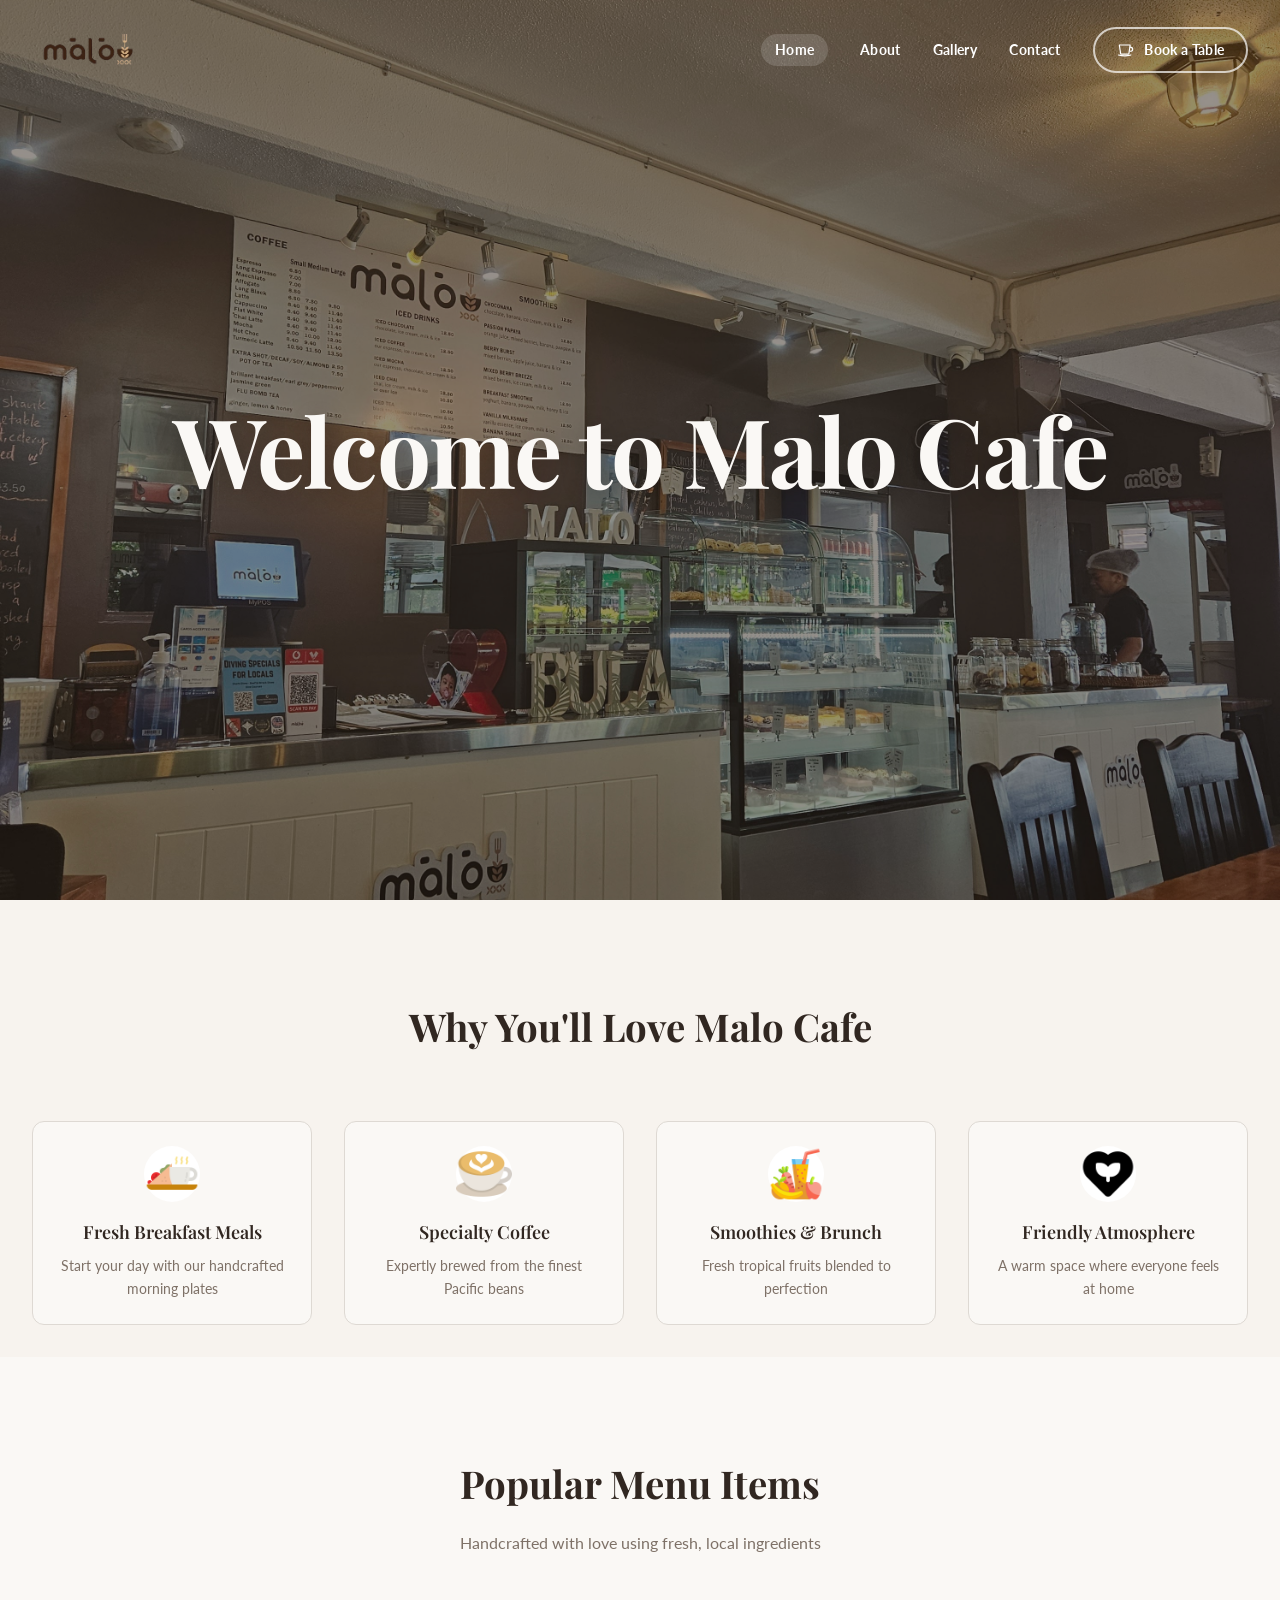
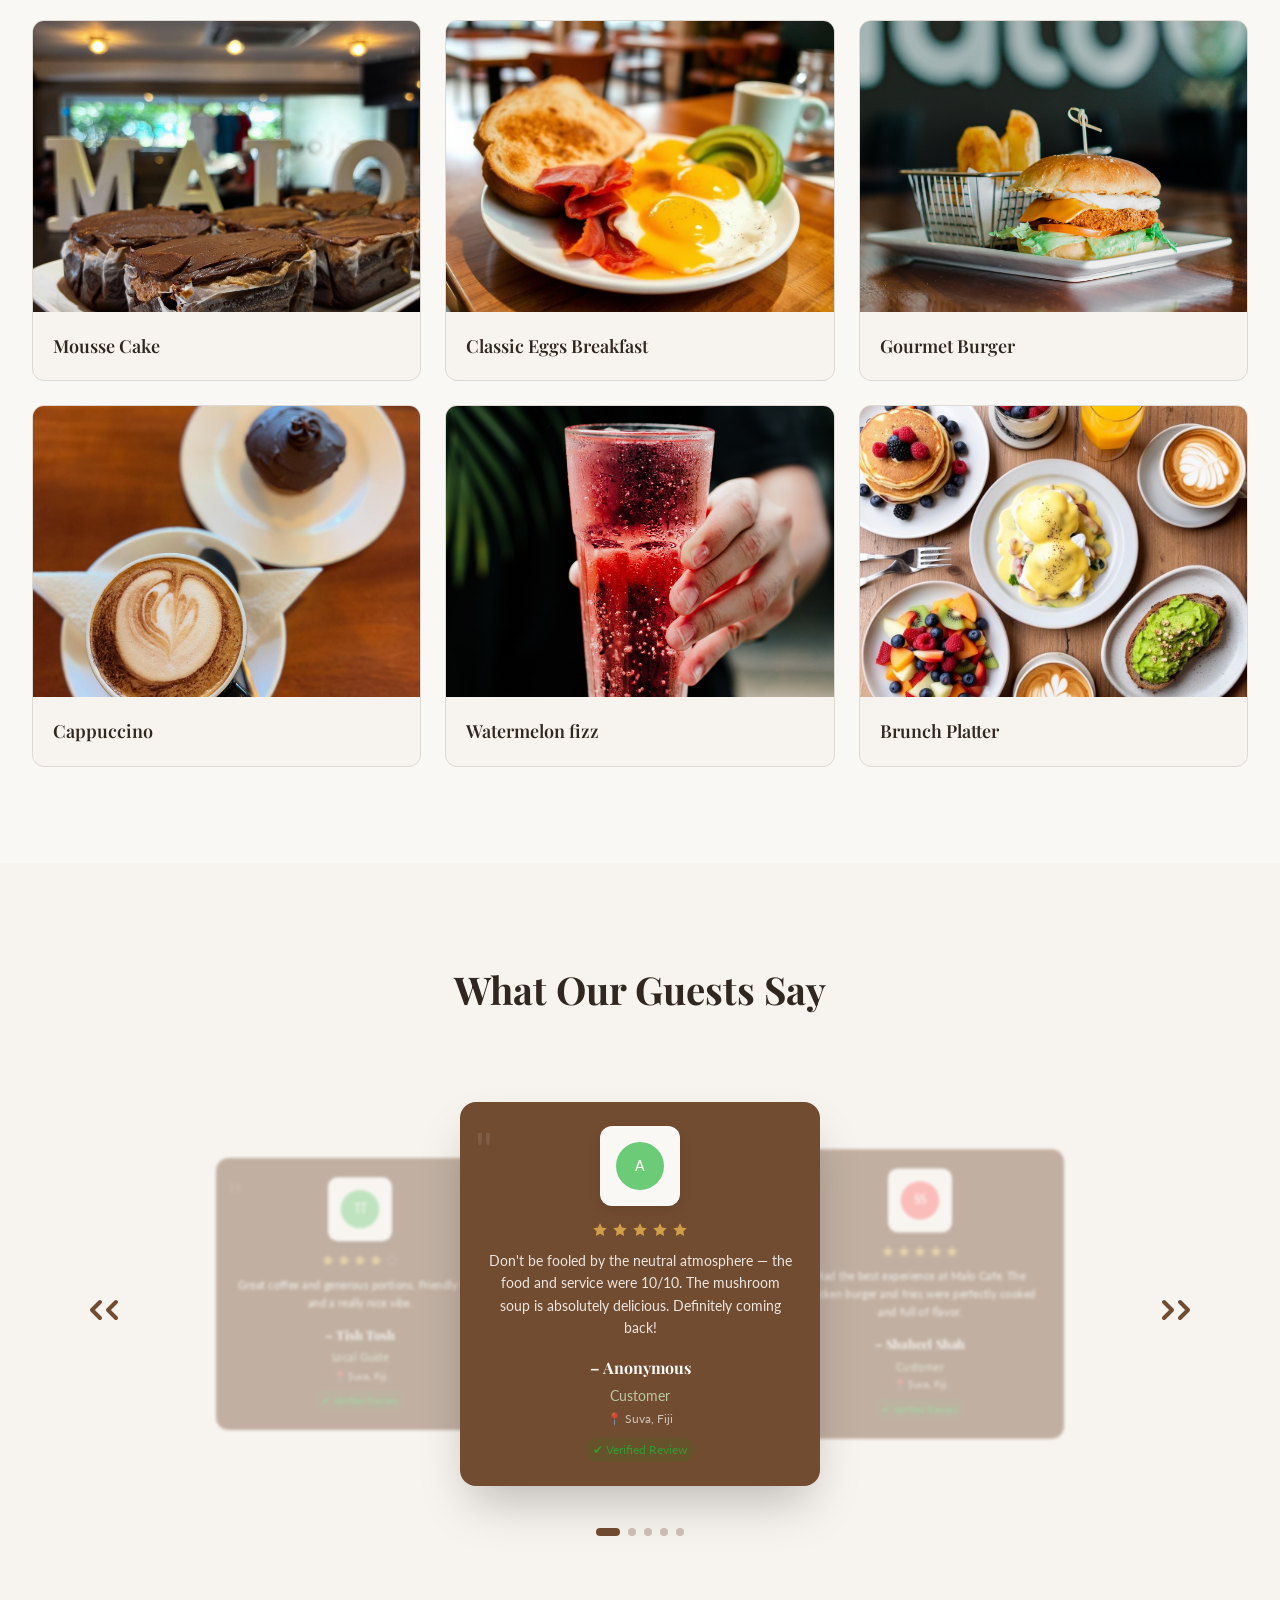
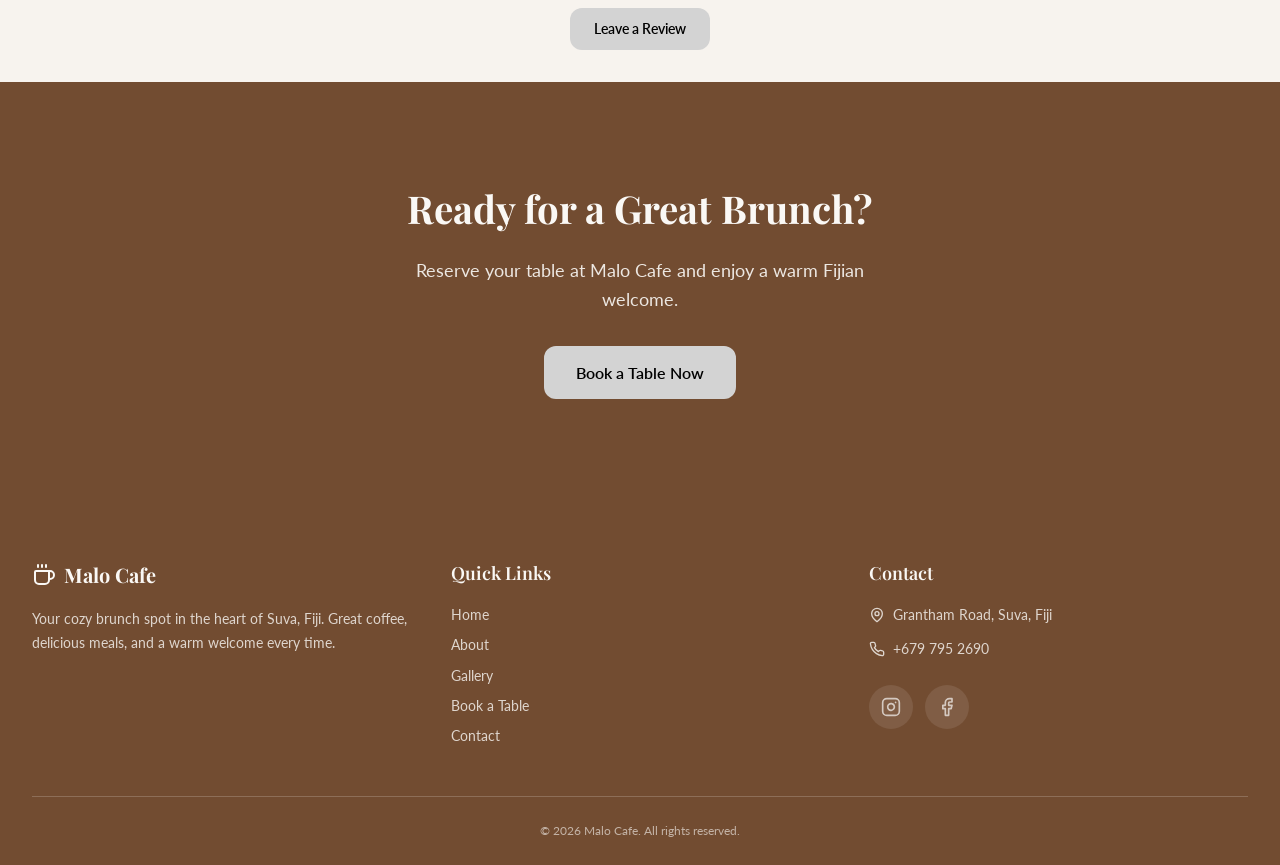
==== commit 228d40bc: "Add files via upload" ====
--- a/index.html
+++ b/index.html
@@ -7,10 +7,11 @@
   <meta name="description" content="Malo Cafe is a relaxed cafe in Suva, Fiji known for great coffee, delicious breakfasts, fresh smoothies, and friendly service.">
   <link rel="stylesheet" href="style.css">
 <link rel="apple-touch-icon" sizes="180x180" href="/apple-touch-icon.png">
-<link rel="icon" type="image/png" sizes="32x32" href="imimages/favicon_io/ages/favicon_io/favicon-32x32.png">
-<link rel="icon" type="image/png" sizes="16x16" href="images/favicon_io//favicon-16x16.png">
+<link rel="icon" type="image/png" sizes="32x32" href="images/favicon_io/favicon-32x32.png">
+<link rel="icon" type="image/png" sizes="16x16" href="images/favicon_io/favicon-16x16.png">
 <link rel="manifest" href="images/favicon_io/site.webmanifest">
 </head>
+
 <body class="home-page">
 
    <!-- Preloader -->
@@ -35,7 +36,6 @@
         <a href="index.html">Home</a>
         <a href="about.html">About</a>
         <a href="gallery.html">Gallery</a>
-        <a href="booking.html">Book a Table</a>
         <a href="contact.html">Contact</a>
         <a href="booking.html" class="btn-book pill-btn">
         <svg class="cup-svg" viewBox="0 0 24 24" xmlns="http://www.w3.org/2000/svg">
@@ -61,23 +61,20 @@
       <a href="index.html">Home</a>
       <a href="about.html">About</a>
       <a href="gallery.html">Gallery</a>
-      <a href="booking.html">Book a Table</a>
       <a href="contact.html">Contact</a>
       <a href="booking.html" class="btn-book-mobile">Book a Table</a>
     </div>
   </nav>
 
   <!-- Hero -->
-  <section class="hero">
+   <section class="hero">
     <div class="hero-bg">
       <img src="images/bg.png" alt="Malo Cafe interior">
       <div class="hero-overlay"></div>
     </div>
     <div class="container">
       <div class="hero-content animate-in">
-        <h1>Welcome to Malo Cafe – Your Cozy Brunch Spot in Suva</h1>
-        <p>Malo Cafe is a relaxed cafe in Suva known for great coffee, delicious breakfasts, fresh smoothies, and friendly service.</p>
-        <a href="booking.html" class="btn btn-lg">Book a Table</a>
+        <h1>Welcome to Malo Cafe</h1>
       </div>
     </div>
   </section>
@@ -227,12 +224,12 @@
               <span>+679 795 2690</span>
             </div>
                         <div class="footer-social">
-              <a href="#" class="footer-social-btn social-instagram" aria-label="Instagram">
+              <a href="https://www.instagram.com/malocafefiji/" class="footer-social-btn social-instagram" aria-label="Instagram" target="_blank">
                 <div class="footer-social-fill"></div>
                 <svg xmlns="http://www.w3.org/2000/svg" width="20" height="20" viewBox="0 0 24 24" fill="none" stroke="currentColor" stroke-width="2" stroke-linecap="round" stroke-linejoin="round"><rect width="20" height="20" x="2" y="2" rx="5" ry="5"/><path d="M16 11.37A4 4 0 1 1 12.63 8 4 4 0 0 1 16 11.37z"/><line x1="17.5" x2="17.51" y1="6.5" y2="6.5"/></svg>
                 <span class="footer-social-tooltip">Instagram</span>
               </a>
-              <a href="#" class="footer-social-btn social-facebook" aria-label="Facebook">
+              <a href="https://www.facebook.com/p/Malo-Cafe-Fiji-61567875821662/" class="footer-social-btn social-facebook" aria-label="Facebook" target="_blank">
                 <div class="footer-social-fill"></div>
                 <svg xmlns="http://www.w3.org/2000/svg" width="20" height="20" viewBox="0 0 24 24" fill="none" stroke="currentColor" stroke-width="2" stroke-linecap="round" stroke-linejoin="round"><path d="M18 2h-3a5 5 0 0 0-5 5v3H7v4h3v8h4v-8h3l1-4h-4V7a1 1 0 0 1 1-1h3z"/></svg>
                 <span class="footer-social-tooltip">Facebook</span>
--- a/style.css
+++ b/style.css
@@ -21,7 +21,7 @@
    16. Animations
    17. Find Us
    18. Preloader
-   19. Admin
+   19. Page Transition Loader
    20. Review Form (star rating, upload)
    21. Responsive overrides
    ============================================================ */
@@ -106,8 +106,6 @@
   text-decoration: none;
 }
 
-.navbar-brand svg { width: 28px; height: 28px; color: var(--primary); }
-.navbar-brand span { font-family: 'Playfair Display', serif; font-size: 1.5rem; font-weight: 700; }
 
 .nav-links { display: flex; align-items: center; gap: 2rem; }
 
@@ -121,7 +119,6 @@
 
 .nav-links a:hover { color: var(--primary); }
 
-/* Active page — oval pill indicator */
 .nav-links a.active {
   color: var(--primary);
   background: var(--cafe-warm);
@@ -152,7 +149,6 @@
 
 /* ===== COFFEE BOOKING BUTTON ===== */
 
-/* Desktop — cup + steam (hidden on tablet/mobile) */
 .btn-book {
   display: inline-flex;
   align-items: center;
@@ -170,6 +166,7 @@
   text-decoration: none;
   transition: background 0.25s, transform 0.2s, color 0.2s;
 }
+
 .btn-book:hover { background: #8b5c2c; transform: translateY(-1px); color: black !important; }
 
 .btn-book .cup-svg {
@@ -179,7 +176,6 @@
   overflow: visible;
 }
 
-/* Steam animation */
 .btn-book .steam-1,
 .btn-book .steam-2,
 .btn-book .steam-3 {
@@ -189,10 +185,9 @@
   fill: none;
   opacity: 0;
 }
-.btn-book:hover .steam-1 { animation: cupsteam 1.2s ease-in-out infinite; }
-.btn-book:hover .steam-2 { animation: cupsteam 1.2s ease-in-out 0.2s infinite; }
-.btn-book:hover .steam-3 { animation: cupsteam 1.2s ease-in-out 0.4s infinite; }
-
+.btn-book:hover .steam-1 { animation: cupsteam 1.2s ease-in-out infinite; stroke: black; }
+.btn-book:hover .steam-2 { animation: cupsteam 1.2s ease-in-out 0.2s infinite; stroke: black; }
+.btn-book:hover .steam-3 { animation: cupsteam 1.2s ease-in-out 0.4s infinite; stroke: black; }
 @keyframes cupsteam {
   0%   { opacity: 0;   transform: translateY(0px)   scaleX(1); }
   30%  { opacity: 0.9; transform: translateY(-3px)  scaleX(1.1); }
@@ -200,13 +195,12 @@
   100% { opacity: 0;   transform: translateY(-11px) scaleX(1); }
 }
 
-/* Mobile/tablet — pill only, no icon */
 .btn-book-mobile {
   display: none;
   align-items: center;
   padding: 0.6rem 1.35rem;
   background: var(--primary);
-  color: var(--primary-foreground);
+  color: #ffffff;
   border: none;
   border-radius: 999px;
   font-size: 0.875rem;
@@ -218,9 +212,8 @@
   width: 100%;
   justify-content: center;
 }
-.btn-book-mobile:hover { background: #8b5c2c; color: white; }
-
-/* Hide desktop button on tablet/mobile, show pill */
+.btn-book-mobile:hover { background: #8b5c2c; color: #ffffff; }
+
 @media (max-width: 768px) {
   .btn-book       { display: none; }
   .btn-book-mobile{ display: inline-flex; }
@@ -255,7 +248,6 @@
   stroke-dasharray: 20 300;
   stroke-dashoffset: -32.42;
 }
-/* On home page, stroke is white when navbar is transparent */
 .home-page .navbar:not(.scrolled) .hamburger .line { stroke: white; }
 
 .mobile-menu {
@@ -280,7 +272,6 @@
 .home-page .navbar .btn { background: var(--primary); color: white; }
 .home-page .navbar .btn:hover { background: #8b5c2c; color: white; }
 
-/* Home page — coffee button transparent state: white icon + text */
 .home-page .navbar:not(.scrolled) .btn-book {
   background: transparent;
   color: white !important;
@@ -296,7 +287,6 @@
   transform: translateY(-1px);
 }
 
-/* Home page — scrolled state */
 .home-page .navbar.scrolled { background: rgba(248, 246, 243, 0.95); }
 .home-page .navbar.scrolled .nav-links a:not(.btn) { color: var(--foreground); }
 .home-page .navbar.scrolled .nav-links a:not(.btn):hover { color: var(--primary); }
@@ -304,11 +294,10 @@
 .home-page .navbar.scrolled .btn { color: white; }
 .home-page .navbar.scrolled .btn:hover { background: #8b5c2c; color: white; }
 
-/* Home page — scrolled: coffee button becomes solid brown pill */
-.home-page .navbar.scrolled .btn-book{
+.home-page .navbar.scrolled .btn-book {
   background: var(--primary);
   color: rgb(0, 0, 0) !important;
-  border: 2px solid rgba(248, 246, 243, 0.95) ;
+  border: 2px solid rgba(248, 246, 243, 0.95);
   border-radius: 999px;
 }
 .home-page .navbar.scrolled .btn-book:hover {
@@ -316,7 +305,6 @@
   color: #8b5c2c !important;
   transform: translateY(-1px);
   border-color: #8b5c2c;
-
 }
 
 
@@ -329,7 +317,6 @@
   object-fit: contain;
   transition: all 0.3s ease;
 }
-
 .navbar-brand:hover .logo-img {
   transform: scale(1.05);
   opacity: 0.9;
@@ -337,36 +324,43 @@
 
 
 /* ===== 5. HERO ===== */
-
+ 
 .hero {
   position: relative;
   height: 100vh;
   min-height: 600px;
   display: flex;
   align-items: center;
+  justify-content: center;
   overflow: hidden;
 }
-
+ 
+.hero .container {
+  display: flex;
+  justify-content: center;
+  align-items: center;
+}
+ 
 .hero-bg { position: absolute; inset: 0; }
 .hero-bg img { width: 100%; height: 100%; object-fit: cover; }
 .hero-overlay { position: absolute; inset: 0; background: rgba(46, 34, 25, 0.5); }
-
-.hero-content { position: relative; z-index: 10; max-width: 640px; }
-
+ 
+.hero-content {
+  position: relative;
+  z-index: 10;
+  width: 100%;
+  text-align: center;
+}
+ 
 .hero-content h1 {
-  font-size: clamp(2.25rem, 5vw, 3.75rem);
+  font-size: clamp(3rem, 8vw, 6rem);
   font-weight: 700;
   color: var(--primary-foreground);
-  margin-bottom: 1.5rem;
-  line-height: 1.15;
-}
-
-.hero-content p {
-  font-size: 1.125rem;
-  color: rgba(248, 246, 243, 0.9);
-  margin-bottom: 2rem;
-  line-height: 1.7;
-}
+  line-height: 1.1;
+  letter-spacing: -0.02em;
+  text-shadow: 0 2px 24px rgba(0,0,0,0.25);
+}
+ 
 
 
 /* ===== 6. SECTIONS & LAYOUT ===== */
@@ -381,7 +375,6 @@
 .page-header        { padding-top: 6rem; }
 .page-header .section { padding: 5rem 0; }
 
-/* "Leave a Review" button inside section-card */
 .section-card .btn.review { display: inline-block; margin-top: 1.5rem; color: #000; background-color: rgb(211, 211, 211); }
 
 
@@ -506,14 +499,11 @@
 .carousel-stars svg.filled  { fill: var(--cafe-gold); color: var(--cafe-gold); }
 .carousel-stars svg.empty   { fill: none; stroke: currentColor; opacity: 0.3; }
 
-/* Review text — clamp to 5 lines */
 .carousel-card .review-text {
   font-size: 0.875rem;
   line-height: 1.6;
   margin-bottom: 1rem;
   opacity: 0.9;
-
-  /* Line clamp — limits text to 5 lines */
   display: -webkit-box;
   -webkit-box-orient: vertical;
   -webkit-line-clamp: 5;
@@ -555,7 +545,6 @@
 .carousel-dot.active      { width: 1.5rem; opacity: 1; }
 .carousel-dot:not(.active){ width: 0.5rem; opacity: 0.3; }
 
-/* Quote decoration & badges */
 .quote-icon {
   font-size: 3rem;
   opacity: 0.1;
@@ -721,6 +710,15 @@
   transition: border-color 0.2s;
 }
 
+.image-upload-area img {
+  width: 60px;
+  height: 60px;
+  object-fit: cover;
+  border-radius: 8px;
+  display: block;
+  margin: 0 auto;
+}
+
 .form-group input:focus,
 .form-group textarea:focus { outline: none; border-color: var(--primary); }
 
@@ -741,30 +739,29 @@
 
 .footer { background: var(--primary); color: var(--primary-foreground); padding: 4rem 0 0; }
 .footer-grid { display: grid; gap: 2.5rem; }
- 
+
 .footer-brand { display: flex; align-items: center; gap: 0.5rem; margin-bottom: 1rem; }
 .footer-brand svg  { width: 24px; height: 24px; }
 .footer-brand span { font-family: 'Playfair Display', serif; font-size: 1.25rem; font-weight: 700; }
- 
+
 .footer p  { font-size: 0.875rem; opacity: 0.8; line-height: 1.7; }
 .footer h4 { font-family: 'Playfair Display', serif; font-size: 1.125rem; font-weight: 600; margin-bottom: 1rem; }
- 
+
 .footer-links { display: flex; flex-direction: column; gap: 0.5rem; }
 .footer-links a       { font-size: 0.875rem; opacity: 0.8; transition: opacity 0.2s; }
 .footer-links a:hover { opacity: 1; }
- 
+
 .footer-contact      { display: flex; flex-direction: column; gap: 0.75rem; font-size: 0.875rem; opacity: 0.8; }
 .footer-contact-item { display: flex; align-items: center; gap: 0.5rem; }
 .footer-contact-item svg { width: 16px; height: 16px; flex-shrink: 0; }
- 
+
 /* ===== FOOTER SOCIAL ICONS ===== */
 .footer-social {
   display: flex;
   gap: 0.75rem;
   margin-top: 0.75rem;
 }
- 
-/* Desktop — fill bubble effect */
+
 .footer-social-btn {
   position: relative;
   overflow: hidden;
@@ -779,12 +776,12 @@
   text-decoration: none;
   transition: color 0.3s ease-in-out, box-shadow 0.3s ease-in-out;
 }
- 
+
 .footer-social-btn:hover {
   color: white;
   box-shadow: 3px 2px 45px rgba(0,0,0,0.2);
 }
- 
+
 .footer-social-btn svg {
   position: relative;
   z-index: 1;
@@ -793,8 +790,7 @@
   stroke: currentColor;
   transition: stroke 0.3s;
 }
- 
-/* Fill layer — rises from bottom on hover */
+
 .footer-social-fill {
   position: absolute;
   bottom: 0;
@@ -805,16 +801,13 @@
   z-index: 0;
 }
 .footer-social-btn:hover .footer-social-fill { height: 100%; }
- 
-/* Instagram gradient fill */
+
 .social-instagram .footer-social-fill {
   background: linear-gradient(45deg, #405de6, #5b51db, #b33ab4, #e1306c, #fd1f1f);
 }
- 
-/* Facebook fill */
+
 .social-facebook .footer-social-fill { background: #4267B2; }
- 
-/* Tooltip */
+
 .footer-social-tooltip {
   position: absolute;
   top: -38px;
@@ -837,8 +830,7 @@
   visibility: visible;
   top: -44px;
 }
- 
-/* Mobile/tablet — strip animation, show simple icons only */
+
 @media (max-width: 768px) {
   .footer-social-btn {
     background: transparent;
@@ -850,7 +842,7 @@
   .footer-social-btn:hover { box-shadow: none; }
   .footer-social-btn svg { width: 18px; height: 18px; }
 }
- 
+
 .footer-bottom {
   margin-top: 3rem;
   border-top: 1px solid rgba(248, 246, 243, 0.2);
@@ -858,8 +850,6 @@
   text-align: center;
 }
 .footer-bottom p { font-size: 0.75rem; opacity: 0.6; }
- 
- 
 
 
 /* ===== 16. ANIMATIONS ===== */
@@ -891,12 +881,12 @@
 .find-us p  { color: var(--muted-foreground); font-size: 1.125rem; }
 
 
-/* ===== 18. PRELOADER ===== */
+/* ===== 18. PRELOADER  (index.html — first visit only) ===== */
 
 #preloader {
   position: fixed;
   inset: 0;
-  background-color: #f9f9f9;
+  background-color: hsl(36, 33%, 97%);
   display: flex;
   flex-direction: column;
   justify-content: center;
@@ -915,179 +905,77 @@
   margin-bottom: 20px;
 }
 
-#preloader h1 { font-size: 2rem; margin-bottom: 10px; color: #333; }
-#preloader p  { font-size: 1rem; color: #555; margin-bottom: 20px; }
-
-#main-content { display: none; }
-body.loaded #main-content { display: block; }
+#preloader h1 { font-size: 2rem; margin-bottom: 10px; color: var(--foreground); }
+#preloader p  { font-size: 1rem; color: var(--muted-foreground); margin-bottom: 20px; }
 
 .dots { display: flex; gap: 5px; justify-content: center; }
 
 .dot {
   width: 10px;
   height: 10px;
-  background-color: #007bff;
+  background-color: var(--primary);
   border-radius: 50%;
   animation: bounce 1s infinite;
 }
 .dot:nth-child(2) { animation-delay: 0.2s; }
 .dot:nth-child(3) { animation-delay: 0.4s; }
 
-
-/* ===== 19. ADMIN ===== */
-
-.admin-tabs {
-  display: flex;
-  flex-wrap: wrap;
-  gap: 0.5rem;
-  margin-bottom: 2rem;
-  border-bottom: 1px solid var(--border);
-  padding-bottom: 1rem;
-}
-
-.admin-tab {
-  display: flex;
-  align-items: center;
-  gap: 0.5rem;
-  padding: 0.5rem 1rem;
-  border-radius: 0.5rem;
+@media (max-width: 600px) {
+  #preloader img { max-width: 150px; }
+  #preloader h1  { font-size: 1.5rem; }
+  #preloader p   { font-size: 0.9rem; }
+}
+
+
+/* ===== 19. PAGE TRANSITION LOADER ===== */
+/* Small centered spinner that appears when navigating between
+   pages and the next page takes more than 200 ms to load.     */
+
+#page-loader {
+  position: fixed;
+  inset: 0;
+  z-index: 8000;
+  background: rgba(248, 246, 243, 0.85);
+  backdrop-filter: blur(4px);
+  display: flex;
+  align-items: center;
+  justify-content: center;
+  opacity: 0;
+  pointer-events: none;
+  transition: opacity 0.25s ease;
+}
+
+#page-loader.pl-visible {
+  opacity: 1;
+  pointer-events: all;
+}
+
+.pl-inner {
+  display: flex;
+  flex-direction: column;
+  align-items: center;
+  gap: 1rem;
+}
+
+.pl-spinner {
+  width: 48px;
+  height: 48px;
+  border: 4px solid var(--border);
+  border-top-color: var(--primary);
+  border-radius: 50%;
+  animation: pl-spin 0.75s linear infinite;
+}
+
+@keyframes pl-spin {
+  to { transform: rotate(360deg); }
+}
+
+.pl-text {
+  font-family: 'Lato', sans-serif;
   font-size: 0.875rem;
-  font-weight: 500;
-  cursor: pointer;
-  border: none;
-  background: transparent;
   color: var(--muted-foreground);
-  transition: all 0.2s;
-}
-.admin-tab.active          { background: var(--primary); color: var(--primary-foreground); }
-.admin-tab:hover:not(.active){ background: var(--muted); }
-
-.admin-panel        { display: none; }
-.admin-panel.active { display: block; }
-
-/* Stat cards */
-.stat-cards { display: grid; grid-template-columns: repeat(auto-fit, minmax(200px, 1fr)); gap: 1.5rem; }
-
-.stat-card { border: 1px solid var(--border); border-radius: 0.75rem; padding: 1.5rem; background: var(--card); }
-.stat-card .label { font-size: 0.875rem; color: var(--muted-foreground); margin-bottom: 1rem; }
-.stat-card .value { font-family: 'Playfair Display', serif; font-size: 2rem; font-weight: 700; }
-
-/* Data table */
-.data-table { width: 100%; border-collapse: collapse; font-size: 0.875rem; }
-.data-table th { text-align: left; padding: 0.75rem 1rem; background: var(--muted); font-family: 'Playfair Display', serif; font-weight: 600; }
-.data-table td { padding: 0.75rem 1rem; border-top: 1px solid var(--border); }
-.data-table tr:hover { background: rgba(0, 0, 0, 0.02); }
-
-/* Status badges */
-.status-badge     { padding: 0.125rem 0.5rem; border-radius: 9999px; font-size: 0.75rem; font-weight: 500; text-transform: capitalize; }
-.status-confirmed { background: hsl(85 25% 72% / 0.3); color: hsl(85 30% 40%); }
-.status-pending   { background: hsl(38 60% 55% / 0.2); color: hsl(38 60% 45%); }
-.status-cancelled { background: hsl(0 84% 60% / 0.15); color: hsl(0 84% 50%); }
-
-/* Review management cards */
-.review-cards { display: grid; grid-template-columns: repeat(auto-fit, minmax(280px, 1fr)); gap: 1rem; }
-
-.review-card { border: 1px solid var(--border); border-radius: 0.75rem; padding: 1.25rem; background: var(--card); display: flex; flex-direction: column; }
-.review-card .initials {
-  width: 2.5rem; height: 2.5rem; border-radius: 50%;
-  background: var(--primary); color: var(--primary-foreground);
-  display: flex; align-items: center; justify-content: center;
-  font-weight: 700; font-size: 0.875rem;
-}
-.review-actions     { display: flex; gap: 0.5rem; margin-top: auto; padding-top: 0.75rem; }
-.review-actions .btn{ flex: 1; font-size: 0.75rem; padding: 0.375rem 0.75rem; }
-
-/* Gallery grid (admin) */
-.gallery-grid { display: grid; grid-template-columns: repeat(auto-fit, minmax(200px, 1fr)); gap: 1rem; }
-
-/* Newsletter */
-.newsletter-box { max-width: 500px; margin: 0 auto; border: 1px solid var(--border); border-radius: 0.75rem; padding: 2rem; text-align: center; background: var(--card); }
-.newsletter-box .input-row { display: flex; gap: 0.5rem; }
-
-/* Admin booking dashboard */
-.admin-page   { padding: 2rem 1rem; min-height: 100vh; max-width: 1400px; margin: 0 auto; }
-.admin-header { display: flex; flex-wrap: wrap; align-items: center; justify-content: space-between; gap: 1rem; margin-bottom: 2rem; }
-.admin-header h1 { font-family: 'Playfair Display', serif; font-size: 1.75rem; font-weight: 700; }
-
-/* Toolbar */
-.toolbar { display: flex; flex-wrap: wrap; gap: 0.75rem; align-items: center; margin-bottom: 1.25rem; }
-
-.toolbar input[type="date"] {
-  padding: 0.375rem 0.625rem;
-  border: 1px solid var(--border);
-  border-radius: 0.5rem;
-  font-size: 0.8125rem;
-  background: var(--background);
-  color: var(--foreground);
-  font-family: 'Lato', sans-serif;
-}
-.toolbar input[type="date"]:focus {
-  outline: none;
-  border-color: var(--primary);
-  box-shadow: 0 0 0 3px hsla(25, 40%, 32%, 0.12);
-}
-
-/* Extended status badges (booking dashboard) */
-.badge           { display: inline-flex; align-items: center; gap: 0.25rem; padding: 0.125rem 0.5rem; border-radius: 9999px; font-size: 0.75rem; font-weight: 600; text-transform: capitalize; border: 1px solid transparent; }
-.badge-confirmed { background: hsla(85,25%,72%,0.3); color: hsl(85,30%,40%); border-color: hsl(85,25%,72%); }
-.badge-done      { background: hsla(85,25%,72%,0.4); color: hsl(85,30%,35%); border-color: hsl(85,25%,72%); }
-.badge-cancelled { background: hsla(0,84%,60%,0.12); color: hsl(0,60%,45%); border-color: hsla(0,84%,60%,0.25); }
-.badge-rescheduled{ background: hsla(38,60%,55%,0.2); color: hsl(38,55%,40%); border-color: hsla(38,60%,55%,0.3); }
-
-.demo-badge { background: hsla(38,60%,55%,0.2); color: hsl(38,55%,40%); border-color: hsla(38,60%,55%,0.3); font-size: 0.75rem; padding: 0.25rem 0.75rem; border-radius: 9999px; border: 1px solid; }
-
-/* Booking table */
-.booking-table-wrap { border: 1px solid var(--border); border-radius: 0.75rem; overflow: hidden; background: var(--card); }
-.booking-table { width: 100%; border-collapse: collapse; font-size: 0.8125rem; }
-.booking-table th {
-  text-align: left; padding: 0.75rem 0.875rem; background: var(--muted);
-  font-family: 'Playfair Display', serif; font-weight: 600; font-size: 0.8125rem;
-  color: var(--foreground); white-space: nowrap;
-}
-.booking-table td { padding: 0.625rem 0.875rem; border-top: 1px solid var(--border); vertical-align: middle; }
-.booking-table tr:nth-child(even) { background: hsla(35,20%,90%,0.3); }
-.booking-table tr:hover           { background: hsla(35,20%,90%,0.6); }
-
-/* Editable inputs inside table */
-.table-input {
-  width: 7rem; padding: 0.25rem 0.5rem;
-  border: 1px solid var(--border); border-radius: 0.375rem;
-  font-size: 0.75rem; font-family: 'Lato', sans-serif;
-  background: var(--background); color: var(--foreground);
-}
-.table-input:focus    { outline: none; border-color: var(--primary); box-shadow: 0 0 0 2px hsla(25,40%,32%,0.12); }
-.table-input:disabled { opacity: 0.5; cursor: not-allowed; }
-
-/* Action buttons */
-.action-btn {
-  display: inline-flex; align-items: center; gap: 0.25rem;
-  padding: 0.25rem 0.625rem;
-  border: 1px solid var(--border); border-radius: 0.375rem;
-  font-size: 0.6875rem; font-weight: 600;
-  font-family: 'Lato', sans-serif; cursor: pointer;
-  background: var(--background); color: var(--foreground);
-  transition: all 0.15s; white-space: nowrap;
-}
-.action-btn:hover    { background: var(--muted); }
-.action-btn:disabled { opacity: 0.5; cursor: not-allowed; }
-.action-btn.done-btn  { color: hsl(85,30%,40%); border-color: hsl(85,25%,72%); }
-.action-btn.done-btn:hover { background: hsla(85,25%,72%,0.2); }
-.action-btn.cancel-btn  { color: hsl(0,60%,45%); border-color: hsla(0,84%,60%,0.25); }
-.action-btn.cancel-btn:hover { background: hsla(0,84%,60%,0.08); }
-.action-btn.save-btn { background: var(--primary); color: var(--primary-foreground); border-color: var(--primary); }
-.action-btn.save-btn:hover { opacity: 0.9; }
-
-.actions-cell { display: flex; flex-wrap: wrap; gap: 0.375rem; align-items: center; }
-
-/* Inline reschedule inputs */
-.reschedule-inputs               { display: flex; gap: 0.375rem; align-items: center; }
-.reschedule-inputs input         { padding: 0.25rem 0.375rem; border: 1px solid var(--border); border-radius: 0.375rem; font-size: 0.75rem; font-family: 'Lato', sans-serif; background: var(--background); }
-.reschedule-inputs input:focus   { outline: none; border-color: var(--primary); }
-.reschedule-inputs input[type="date"] { width: 8rem; }
-.reschedule-inputs input[type="time"] { width: 6rem; }
-
-.booking-count { font-size: 0.75rem; color: var(--muted-foreground); margin-top: 0.75rem; }
-.empty-state   { text-align: center; padding: 3rem 1rem; color: var(--muted-foreground); }
+  margin: 0;
+}
 
 
 /* ===== 20. REVIEW FORM ===== */
@@ -1107,24 +995,16 @@
   cursor: pointer;
   user-select: none;
 }
-/* Hover preview — orange, slightly bigger */
 .star-btn.hover {
   color: #f4a822 !important;
   transform: scale(1.25);
 }
-/* Clicked/selected — solid gold */
 .star-btn.active {
   color: #f4a822 !important;
   transform: scale(1.1);
 }
-/* When hovering over a star, active stars that are NOT in hover range go slightly dim */
-.star-rating-input:hover .star-btn:not(.hover) {
-  color: #ccc;
-}
-/* But keep active stars gold when not hovering at all */
-.star-rating-input:not(:hover) .star-btn.active {
-  color: #f4a822 !important;
-}
+.star-rating-input:hover .star-btn:not(.hover) { color: #ccc; }
+.star-rating-input:not(:hover) .star-btn.active { color: #f4a822 !important; }
 
 .rating-text {
   margin-top: 0.75rem;
@@ -1138,7 +1018,6 @@
   transition: color 0.3s;
 }
 
-/* Rating icon — inline SVG wrapper */
 .rating-icon {
   width: 24px;
   height: 24px;
@@ -1151,7 +1030,6 @@
   transition: stroke 0.3s;
 }
 
-/* Animations — each rating gets its own personality */
 @keyframes r-pulldown  { 0%,100%{transform:translateY(0)}   50%{transform:translateY(3px)} }
 @keyframes r-rock      { 0%,100%{transform:rotate(0deg)}    33%{transform:rotate(-8deg)} 66%{transform:rotate(8deg)} }
 @keyframes r-bob       { 0%,100%{transform:translateY(0)}   50%{transform:translateY(-4px)} }
@@ -1194,7 +1072,6 @@
 
 /* ===== 21. RESPONSIVE ===== */
 
-/* Grid breakpoints */
 @media (min-width: 640px) {
   .grid-2 { grid-template-columns: repeat(2, 1fr); }
   .grid-3 { grid-template-columns: repeat(2, 1fr); }
@@ -1206,7 +1083,6 @@
   .grid-4 { grid-template-columns: repeat(4, 1fr); }
 }
 
-/* About two-column layout */
 @media (min-width: 768px) {
   .about-grid       { grid-template-columns: 1fr 1fr; }
   .footer-grid      { grid-template-columns: repeat(3, 1fr); }
@@ -1215,7 +1091,6 @@
   .carousel-next    { right: 3rem; }
 }
 
-/* Navbar: hide links, show hamburger */
 @media (max-width: 768px) {
   .nav-links  { display: none; }
   .hamburger  { display: block; }
@@ -1223,19 +1098,6 @@
 }
 
 @media (max-width: 480px) {
-  .logo-img { height: 28px; }
-}
-
-/* Preloader small screen */
-@media (max-width: 600px) {
-  #preloader img { max-width: 150px; }
-  #preloader h1  { font-size: 1.5rem; }
-  #preloader p   { font-size: 0.9rem; }
-}
-
-/* Admin table scroll on small screens */
-@media (max-width: 768px) {
-  .booking-table-wrap { overflow-x: auto; -webkit-overflow-scrolling: touch; }
-  .booking-table      { min-width: 900px; }
-  .admin-header       { flex-direction: column; align-items: flex-start; }
-}+  .logo-img { height: 30px; }
+}
+
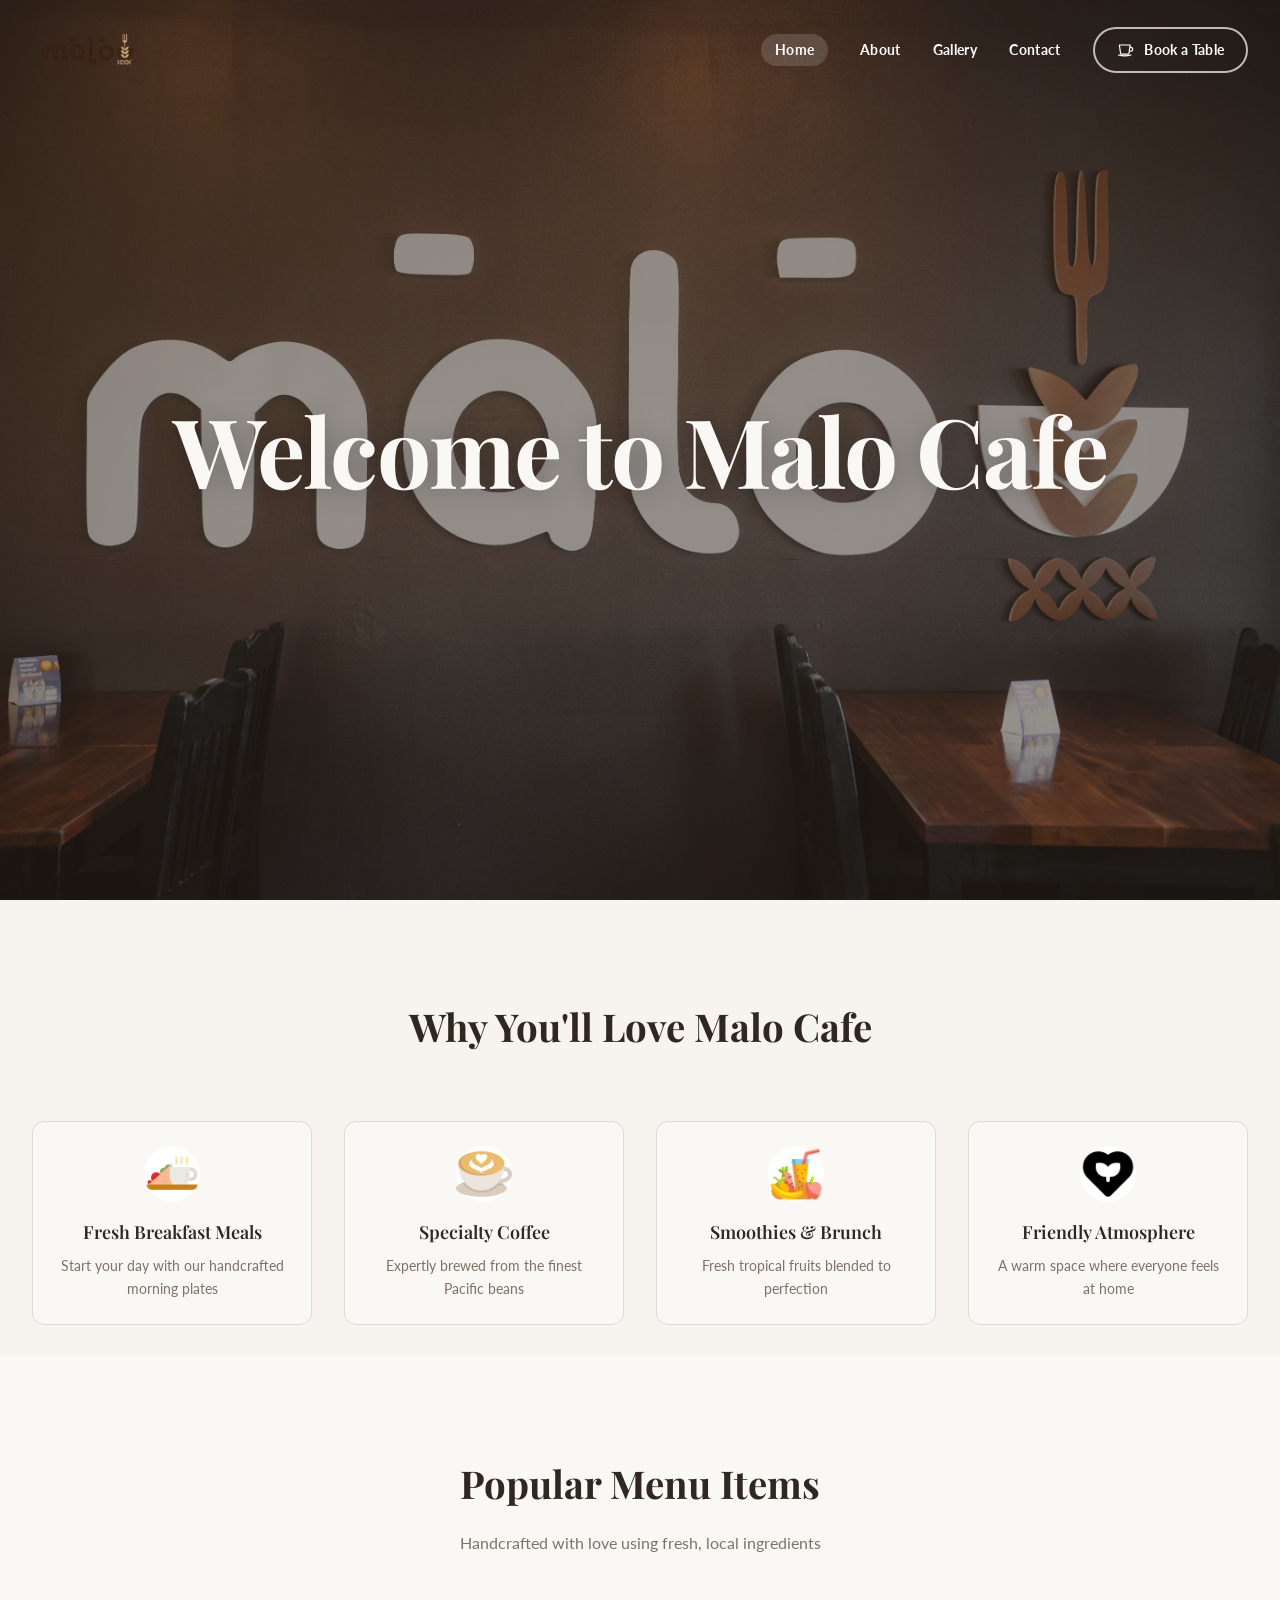
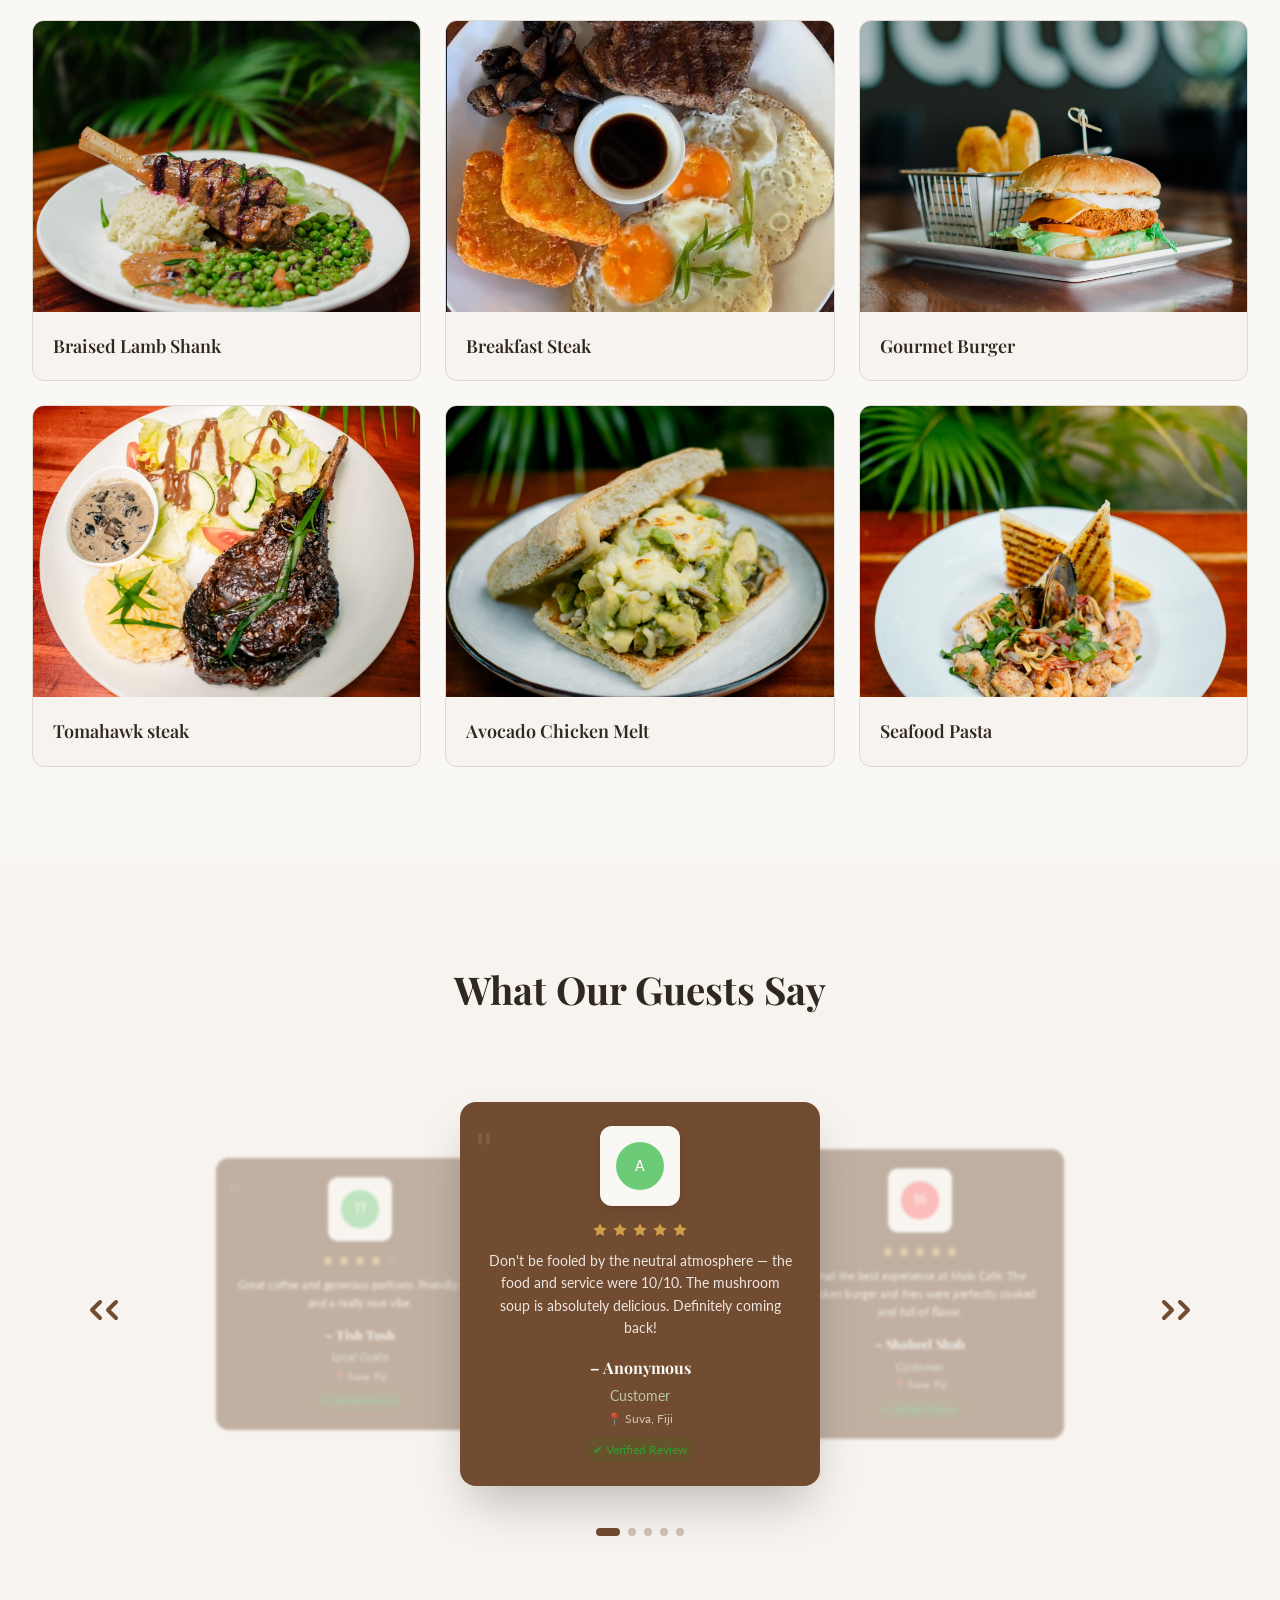
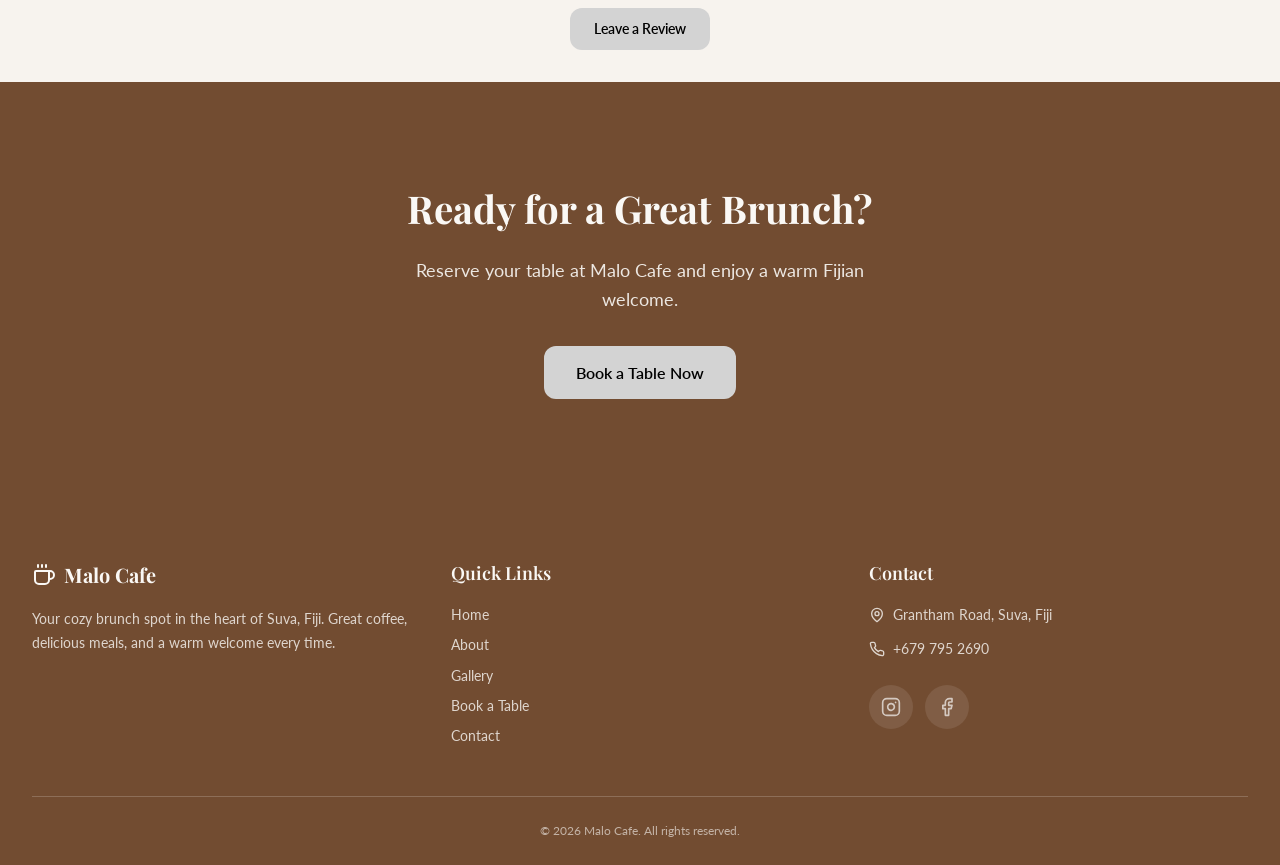
==== commit 34431f2d: "Add files via upload" ====
--- a/index.html
+++ b/index.html
@@ -14,17 +14,59 @@
 
 <body class="home-page">
 
-   <!-- Preloader -->
-  <div id="preloader">
-    <img src="images/loading.gif" alt="Loading...">
-    <h1>Loading your site</h1>
-    <p>Please wait a moment…</p>
-    <div class="dots">
-      <div class="dot"></div>
-      <div class="dot"></div>
-      <div class="dot"></div>
-    </div>
-  </div>
+<div class="preloader" id="preloader" aria-hidden="true">
+  <div class="bg-grain"></div>
+  <div class="bg-rings"></div>
+ 
+  <div class="marquee row1">
+    <span>ESPRESSO · LATTE · MOCHA · ESPRESSO · LATTE · MOCHA ·</span>
+    <span>ESPRESSO · LATTE · MOCHA · ESPRESSO · LATTE · MOCHA ·</span>
+  </div>
+  <div class="marquee row2">
+    <span>FRESH ROAST · SLOW BREW · FRESH ROAST · SLOW BREW ·</span>
+    <span>FRESH ROAST · SLOW BREW · FRESH ROAST · SLOW BREW ·</span>
+  </div>
+ 
+  <div class="stage">
+    <div class="scene">
+      <div class="ring"></div>
+      <div class="ring inner"></div>
+    
+ 
+      <div class="bean b1"></div><div class="bean b2"></div>
+      <div class="bean b3"></div><div class="bean b4"></div>
+      <div class="bean b5"></div><div class="bean b6"></div>
+ 
+      <div class="cup">
+        <div class="steam"><span></span><span></span><span></span></div>
+        <div class="cup-body">
+          <div class="pour"></div>
+          <div class="liquid">
+            <div class="drop d1"></div>
+            <div class="drop d2"></div>
+            <div class="drop d3"></div>
+          </div>
+        </div>
+        <div class="handle"></div>
+        <div class="saucer"></div>
+      </div>
+    </div>
+  </div>
+ 
+  <div class="word-wrap">
+    <div class="word" aria-label="MALOCAFE">
+      <span>M</span><span>A</span><span>L</span><span>O</span>
+      <span>C</span><span>A</span><span>F</span><span>E</span>
+    </div>
+    <div class="tag">CRAFTED · ROASTED · SERVED</div>
+  </div>
+ 
+  <div class="progress-wrap">
+    <span>LOADING</span>
+    <div class="bar"><i></i></div>
+    <span class="pct" id="pct">0%</span>
+  </div>
+</div>
 
   <!-- Navbar -->
   <nav class="navbar">
@@ -67,12 +109,17 @@
   </nav>
 
   <!-- Hero -->
-   <section class="hero">
+<section class="hero">
     <div class="hero-bg">
-      <img src="images/bg.png" alt="Malo Cafe interior">
+      <picture>
+        <!-- Mobile phones (portrait & small landscape) -->
+        <source srcset="images/bg-phone.jpg" media="(max-width: 640px)">
+        <!-- Tablets and desktops -->
+        <img src="images/bg_2.jpg" alt="Malo Cafe interior">
+      </picture>
       <div class="hero-overlay"></div>
     </div>
-    <div class="container">
+<div class="container">
       <div class="hero-content animate-in">
         <h1>Welcome to Malo Cafe</h1>
       </div>
@@ -127,28 +174,28 @@
       </div>
       <div class="grid-3">
         <div class="menu-card animate-in" data-delay="0">
-          <div class="img-wrap"><img src="images/Mousse Cake.jpg" alt="Mousse Cake"></div>
-          <div class="info"><h3>Mousse Cake</h3></div>
+          <div class="img-wrap"><img src="images/braised-lamb-shank.jpg" alt="Braised Lamb Shank"></div>
+          <div class="info"><h3>Braised Lamb Shank</h3></div>
         </div>
         <div class="menu-card animate-in" data-delay="0.08">
-          <div class="img-wrap"><img src="images/eggs-breakfast.jpg" alt="Classic Eggs Breakfast"></div>
-          <div class="info"><h3>Classic Eggs Breakfast</h3></div>
+          <div class="img-wrap"><img src="images/Breakfast Steak.jpg" alt="Breakfast Steak"></div>
+          <div class="info"><h3>Breakfast Steak</h3></div>
         </div>
         <div class="menu-card animate-in" data-delay="0.16">
           <div class="img-wrap"><img src="images/burger.jpg" alt="Gourmet Burger"></div>
           <div class="info"><h3>Gourmet Burger</h3></div>
         </div>
         <div class="menu-card animate-in" data-delay="0.24">
-          <div class="img-wrap"><img src="images/cappuccino.jpg" alt="Specialty Latte"></div>
-          <div class="info"><h3>Cappuccino</h3></div>
+          <div class="img-wrap"><img src="images/Tomahawk steak.jpg" alt="Tomahawk steak"></div>
+          <div class="info"><h3>Tomahawk steak</h3></div>
         </div>
         <div class="menu-card animate-in" data-delay="0.32">
-          <div class="img-wrap"><img src="images/smoothies.jpg" alt="watermelon fizz"></div>
-          <div class="info"><h3>Watermelon fizz</h3></div>
+          <div class="img-wrap"><img src="images/avocado chicken melt.jpg" alt="avocado chicken melt"></div>
+          <div class="info"><h3>Avocado Chicken Melt</h3></div>
         </div>
         <div class="menu-card animate-in" data-delay="0.4">
-          <div class="img-wrap"><img src="images/breakfast-spread.jpg" alt="Brunch Platter"></div>
-          <div class="info"><h3>Brunch Platter</h3></div>
+          <div class="img-wrap"><img src="images/breakfast-spread.jpg" alt="Seafood Pasta"></div>
+          <div class="info"><h3>Seafood Pasta</h3></div>
         </div>
       </div>
     </div>
--- a/style.css
+++ b/style.css
@@ -344,7 +344,32 @@
 .hero-bg { position: absolute; inset: 0; }
 .hero-bg img { width: 100%; height: 100%; object-fit: cover; }
 .hero-overlay { position: absolute; inset: 0; background: rgba(46, 34, 25, 0.5); }
- 
+
+
+/* SLIDESHOW — matches your image layout */
+.slideshow {
+  position: relative;
+  width: 100%;
+  aspect-ratio: 1; /* keeps all slides same size */
+  overflow: hidden;
+  border-radius: var(--radius);
+}
+
+.slide {
+  position: absolute;
+  inset: 0; 
+  width: 100%;
+  height: 100%;
+  object-fit: cover;
+  opacity: 0;
+  transition: opacity 1s ease-in-out;
+}
+
+.slide.active {
+  opacity: 1;
+}
+
+
 .hero-content {
   position: relative;
   z-index: 10;
@@ -883,49 +908,242 @@
 
 /* ===== 18. PRELOADER  (index.html — first visit only) ===== */
 
-#preloader {
-  position: fixed;
-  inset: 0;
-  background-color: hsl(36, 33%, 97%);
-  display: flex;
-  flex-direction: column;
-  justify-content: center;
-  align-items: center;
-  z-index: 9999;
-  text-align: center;
-  transition: opacity 0.5s ease;
-}
-
-#preloader.hidden { opacity: 0; pointer-events: none; }
-
-#preloader img {
-  max-width: 200px;
-  width: 50%;
-  height: auto;
-  margin-bottom: 20px;
-}
-
-#preloader h1 { font-size: 2rem; margin-bottom: 10px; color: var(--foreground); }
-#preloader p  { font-size: 1rem; color: var(--muted-foreground); margin-bottom: 20px; }
-
-.dots { display: flex; gap: 5px; justify-content: center; }
-
-.dot {
-  width: 10px;
-  height: 10px;
-  background-color: var(--primary);
-  border-radius: 50%;
-  animation: bounce 1s infinite;
-}
-.dot:nth-child(2) { animation-delay: 0.2s; }
-.dot:nth-child(3) { animation-delay: 0.4s; }
-
-@media (max-width: 600px) {
-  #preloader img { max-width: 150px; }
-  #preloader h1  { font-size: 1.5rem; }
-  #preloader p   { font-size: 0.9rem; }
-}
-
+:root{
+  --cream:#f3ead8;
+  --cream-2:#e9dcc0;
+  --espresso:#1c100a;
+  --coffee:#5b3a22;
+  --caramel:#d4904a;
+  --crema:#e6c089;
+  --gold:#f0c270;
+}
+ 
+/* ============ PRELOADER ============ */
+.preloader{
+  position:fixed;
+  inset:0;
+  z-index:9999;
+  overflow:hidden;
+  background:var(--cream);
+  animation:plOut .9s cubic-bezier(.76,0,.24,1) 3.6s forwards;
+}
+ 
+/* layered backdrops */
+.bg-grain{position:absolute;inset:0;opacity:.18;mix-blend-mode:multiply;pointer-events:none;
+  background-image:radial-gradient(rgba(28,16,10,.5) 1px,transparent 1px);background-size:3px 3px}
+.bg-rings{position:absolute;inset:-20%;border-radius:50%;
+  background:
+    radial-gradient(circle, transparent 28%, rgba(28,16,10,.06) 28.4%, transparent 29%),
+    radial-gradient(circle, transparent 38%, rgba(28,16,10,.05) 38.4%, transparent 39%),
+    radial-gradient(circle, transparent 50%, rgba(28,16,10,.04) 50.4%, transparent 51%);
+  animation:spin 18s linear infinite}
+ 
+/* big motion words sliding behind */
+.marquee{position:absolute;left:0;right:0;display:flex;gap:60px;white-space:nowrap;
+  font-weight:900;font-style:italic;font-size:18vw;letter-spacing:-.04em;color:var(--espresso);
+  opacity:.06;pointer-events:none;text-transform:uppercase}
+.marquee.row1{top:8%;animation:slideL 14s linear infinite}
+.marquee.row2{bottom:6%;animation:slideR 16s linear infinite;font-style:normal}
+ 
+/* center stage */
+.stage{position:absolute;inset:0;display:grid;place-items:center}
+.scene{position:relative;width:min(560px,90vw);height:min(560px,90vw);display:grid;place-items:center}
+ 
+/* spinning accent ring */
+.ring{position:absolute;inset:0;border-radius:50%;border:1.5px dashed var(--espresso);
+  opacity:.35;animation:spin 12s linear infinite}
+.ring.inner{inset:14%;border-style:solid;border-width:1px;animation-direction:reverse;animation-duration:18s;opacity:.25}
+.badge{position:absolute;top:6%;left:50%;transform:translateX(-50%);
+  background:var(--espresso);color:var(--cream);font-size:10px;letter-spacing:.4em;padding:6px 12px;border-radius:999px;
+  animation:popIn .5s .2s both}
+ 
+/* CUP */
+.cup{position:relative;width:200px;height:220px;animation:cupIn .6s cubic-bezier(.2,.9,.2,1) both}
+.cup-body{position:absolute;inset:0;width:170px;height:200px;margin:auto;left:0;right:0;
+  background:#fff;border:4px solid var(--espresso);
+  border-radius:18px 18px 80px 80px / 18px 18px 110px 110px;overflow:hidden;
+  box-shadow:0 30px 50px -25px rgba(28,16,10,.5), inset 0 -20px 30px rgba(28,16,10,.06)}
+.cup-body::after{content:"";position:absolute;left:14px;top:14px;width:18px;height:60px;border-radius:50%;
+  background:rgba(255,255,255,.7);transform:rotate(-12deg);filter:blur(2px)}
+.handle{position:absolute;right:-6px;top:54px;width:48px;height:74px;
+  border:4px solid var(--espresso);border-left:none;border-radius:0 40px 40px 0}
+.saucer{position:absolute;bottom:-10px;left:50%;transform:translateX(-50%);
+  width:240px;height:18px;background:var(--espresso);border-radius:50%;
+  box-shadow:0 16px 22px -10px rgba(28,16,10,.45)}
+ 
+/* liquid */
+.liquid{position:absolute;left:0;right:0;bottom:0;height:0;
+  background:linear-gradient(180deg,var(--coffee) 0%,#3a2113 60%,var(--espresso) 100%);
+  animation:fill 1.6s cubic-bezier(.65,.05,.36,1) .55s forwards}
+.liquid::before,.liquid::after{content:"";position:absolute;left:-15%;right:-15%;height:18px;border-radius:50%}
+.liquid::before{top:-9px;background:var(--crema);animation:wave 1.1s ease-in-out infinite}
+.liquid::after{top:-7px;background:var(--gold);opacity:.55;animation:wave 1.4s ease-in-out infinite reverse}
+ 
+/* pour stream from top */
+.pour{position:absolute;top:-40px;left:50%;transform:translateX(-50%);width:6px;height:0;
+  background:linear-gradient(180deg,var(--coffee),var(--espresso));border-radius:6px;
+  animation:pour .55s ease-in .15s forwards, pourOut .25s ease-in 1.55s forwards}
+/* splash droplets */
+.drop{position:absolute;width:10px;height:10px;background:var(--coffee);border-radius:50%;opacity:0}
+.drop.d1{top:10px;left:46%;animation:splash 1.4s ease-out .9s infinite}
+.drop.d2{top:10px;left:54%;animation:splash 1.4s ease-out 1.05s infinite}
+.drop.d3{top:10px;left:50%;animation:splash 1.4s ease-out 1.2s infinite}
+ 
+/* steam */
+.steam{position:absolute;top:-30px;left:50%;transform:translateX(-50%);width:120px;height:80px;opacity:0;
+  animation:steamFade .6s ease-out 1.9s forwards}
+.steam span{position:absolute;bottom:0;width:14px;height:14px;background:rgba(91,58,34,.4);
+  border-radius:50%;filter:blur(5px);animation:rise 1.6s ease-in infinite}
+.steam span:nth-child(1){left:24px;animation-delay:0s}
+.steam span:nth-child(2){left:54px;animation-delay:.3s}
+.steam span:nth-child(3){left:84px;animation-delay:.6s}
+ 
+/* coffee beans flying in around the cup */
+.bean{position:absolute;width:22px;height:30px;background:var(--coffee);border-radius:50%;
+  box-shadow:inset 0 0 0 2px rgba(0,0,0,.15)}
+.bean::after{content:"";position:absolute;inset:0;background:
+  linear-gradient(180deg,transparent 48%,var(--espresso) 48%,var(--espresso) 52%,transparent 52%);
+  border-radius:50%;transform:rotate(-12deg)}
+.bean.b1{top:18%;left:8%;animation:beanIn 1s cubic-bezier(.2,.8,.2,1) .2s both, float 4s ease-in-out 1.2s infinite}
+.bean.b2{top:22%;right:6%;animation:beanIn 1s cubic-bezier(.2,.8,.2,1) .35s both, float 4.4s ease-in-out 1.4s infinite reverse}
+.bean.b3{bottom:24%;left:12%;animation:beanIn 1s cubic-bezier(.2,.8,.2,1) .5s both, float 4.8s ease-in-out 1.6s infinite}
+.bean.b4{bottom:18%;right:10%;animation:beanIn 1s cubic-bezier(.2,.8,.2,1) .65s both, float 4.2s ease-in-out 1.8s infinite reverse}
+.bean.b5{top:50%;left:0%;animation:beanIn 1s cubic-bezier(.2,.8,.2,1) .8s both, float 5s ease-in-out 2s infinite}
+.bean.b6{top:50%;right:0%;animation:beanIn 1s cubic-bezier(.2,.8,.2,1) .95s both, float 5.2s ease-in-out 2.2s infinite reverse}
+ 
+/* kinetic typography */
+.word-wrap{position:absolute;left:0;right:0;top:calc(50% + 170px);text-align:center;perspective:800px}
+.word{display:inline-flex;gap:4px;font-weight:900;letter-spacing:.18em;font-size:42px;color:var(--espresso);
+  text-transform:uppercase}
+.word span{display:inline-block;opacity:0;transform:translateY(40px) rotateX(-90deg);transform-origin:50% 100%;
+  animation:letter .55s cubic-bezier(.2,.8,.2,1) forwards}
+.word span:nth-child(1){animation-delay:1.2s}
+.word span:nth-child(2){animation-delay:1.27s}
+.word span:nth-child(3){animation-delay:1.34s}
+.word span:nth-child(4){animation-delay:1.41s}
+.word span:nth-child(5){animation-delay:1.48s}
+.word span:nth-child(6){animation-delay:1.55s}
+.word span:nth-child(7){animation-delay:1.62s}
+.word span:nth-child(8){animation-delay:1.69s}
+.tag{margin-top:14px;font-size:11px;letter-spacing:.55em;color:var(--coffee);opacity:0;
+  animation:fadeUp .6s ease-out 2s forwards}
+ 
+/* progress bar - centered at bottom */
+.progress-wrap{
+  position:fixed;
+  bottom:60px; 
+  left:0;
+  right:0;
+  margin:0 auto;
+
+  width:min(360px,85vw);
+  max-width:360px;
+
+  display:flex;
+  align-items:center;
+  gap:12px;
+
+  color:var(--espresso);
+  font-size:11px;
+  letter-spacing:.3em;
+
+  opacity:0;
+  animation:fadeUp .5s ease-out .4s forwards;
+
+  z-index:10001;
+}
+
+
+
+.bar{
+  width:100%;
+  height:2px;
+  background:rgba(28,16,10,.15);
+  border-radius:2px;
+  overflow:hidden;
+}
+
+.bar i{
+  display:block;
+  height:100%;
+  width:0;
+  background:var(--espresso);
+  animation:barFill 3.2s cubic-bezier(.65,.05,.36,1) .2s forwards;
+}
+.pct{
+  min-width:42px;
+  text-align:right;
+  font-variant-numeric:tabular-nums;
+}
+ 
+/* ============ KEYFRAMES ============ */
+@keyframes spin{to{transform:rotate(360deg)}}
+@keyframes slideL{from{transform:translateX(0)}to{transform:translateX(-50%)}}
+@keyframes slideR{from{transform:translateX(-50%)}to{transform:translateX(0)}}
+@keyframes cupIn{from{transform:translateY(40px) scale(.9);opacity:0}to{transform:none;opacity:1}}
+@keyframes popIn{from{transform:translateX(-50%) scale(0);opacity:0}to{transform:translateX(-50%) scale(1);opacity:1}}
+@keyframes fill{to{height:78%}}
+@keyframes wave{0%,100%{transform:translateY(0)}50%{transform:translateY(-4px)}}
+@keyframes pour{to{height:90px}}
+@keyframes pourOut{to{opacity:0;transform:translateX(-50%) scaleY(.4)}}
+@keyframes splash{0%{opacity:0;transform:translate(0,0) scale(.6)}
+  20%{opacity:1}
+  100%{opacity:0;transform:translate(var(--tx,20px),-30px) scale(.4)}}
+.drop.d1{--tx:-22px}.drop.d2{--tx:24px}.drop.d3{--tx:0px}
+@keyframes rise{0%{transform:translateY(0) scale(.7);opacity:.6}100%{transform:translateY(-70px) scale(1.6);opacity:0}}
+@keyframes steamFade{to{opacity:1}}
+@keyframes beanIn{from{opacity:0;transform:translate(var(--tx,80px),var(--ty,-60px)) rotate(-180deg) scale(.4)}
+  to{opacity:1;transform:translate(0,0) rotate(20deg) scale(1)}}
+.bean.b1{--tx:-80px;--ty:-80px}.bean.b2{--tx:80px;--ty:-80px}
+.bean.b3{--tx:-60px;--ty:80px}.bean.b4{--tx:60px;--ty:80px}
+.bean.b5{--tx:-100px;--ty:0}.bean.b6{--tx:100px;--ty:0}
+@keyframes float{0%,100%{transform:translateY(0) rotate(20deg)}50%{transform:translateY(-8px) rotate(28deg)}}
+@keyframes letter{to{opacity:1;transform:none}}
+@keyframes fadeUp{from{opacity:0;transform:translateY(10px)}to{opacity:1;transform:none}}
+@keyframes barFill{to{width:100%}}
+@keyframes plOut{to{opacity:0;visibility:hidden}}
+ 
+/* mobile & tablet responsive */
+@media (max-width:768px){
+  .progress-wrap{
+    width:min(300px,85vw);
+    font-size:10px;
+    bottom:50px;
+  }
+  .bar{height:1.5px}
+  .word{font-size:clamp(28px,8vw,42px)}
+  .scene{width:min(400px,90vw);height:min(400px,90vw)}
+  .cup{width:150px;height:170px}
+  .cup-body{width:130px;height:155px}
+}
+ 
+@media (max-width:480px){
+  .progress-wrap{
+    width:min(260px,90vw);
+    font-size:9px;
+    gap:8px;
+    bottom:45px;
+  }
+  .bar{height:1px}
+  .word{font-size:clamp(24px,6vw,36px);letter-spacing:.12em}
+  .scene{width:min(300px,95vw);height:min(300px,95vw)}
+  .cup{width:130px;height:150px}
+  .cup-body{width:110px;height:135px}
+  .handle{width:40px;height:60px;right:-4px;top:45px}
+  .saucer{width:200px;height:15px}
+  .badge{font-size:8px;padding:4px 8px}
+  .tag{font-size:9px;letter-spacing:.4em}
+  .marquee{font-size:12vw}
+}
+ 
+/* Smooth transition for body when preloader hides */
+body {
+  transition: opacity 0.6s ease-out;
+}
+ 
+body.loaded {
+  opacity: 1;
+}
 
 /* ===== 19. PAGE TRANSITION LOADER ===== */
 /* Small centered spinner that appears when navigating between
@@ -1101,3 +1319,207 @@
   .logo-img { height: 30px; }
 }
 
+/* ── Filter tabs ── */
+.gallery-tabs {
+  display: flex;
+  gap: 0.5rem;
+  justify-content: center;
+  margin-bottom: 2.5rem;
+  flex-wrap: wrap;
+}
+.gallery-tab {
+  padding: 0.5rem 1.5rem;
+  border-radius: 999px;
+  border: 1.5px solid var(--border);
+  font-size: 0.875rem;
+  font-weight: 700;
+  font-family: 'Lato', sans-serif;
+  background: var(--background);
+  color: var(--muted-foreground);
+  cursor: pointer;
+  transition: all 0.2s;
+}
+.gallery-tab.active,
+.gallery-tab:hover {
+  background: var(--primary);
+  color: var(--primary-foreground);
+  border-color: var(--primary);
+}
+
+/* ── Section heading row ── */
+.gallery-section-label {
+  display: flex;
+  align-items: center;
+  gap: 0.75rem;
+  margin-bottom: 1.5rem;
+}
+.gallery-section-label h2 {
+  font-family: 'Playfair Display', serif;
+  font-size: 1.375rem;
+  font-weight: 700;
+  color: var(--foreground);
+  margin: 0;
+}
+.gl-pill {
+  font-size: 0.6875rem;
+  font-weight: 700;
+  font-family: 'Lato', sans-serif;
+  text-transform: uppercase;
+  letter-spacing: 0.07em;
+  padding: 0.2rem 0.65rem;
+  border-radius: 999px;
+}
+.gl-pill-cafe {
+  background: var(--cafe-warm);
+  color: var(--primary);
+}
+.gl-pill-customer {
+  background: hsla(85, 25%, 72%, 0.25);
+  color: var(--cafe-green-dark);
+}
+
+/* ── Divider between sections ── */
+.gallery-section-divider {
+  width: 100%;
+  height: 1px;
+  background: var(--border);
+  margin: 3rem 0 2.5rem;
+}
+
+/* ── Customer source badge on card ── */
+.gallery-item .customer-badge {
+  position: absolute;
+  top: 0.625rem;
+  left: 0.625rem;
+  background: rgba(0, 0, 0, 0.55);
+  color: #fff;
+  font-size: 0.625rem;
+  font-weight: 700;
+  font-family: 'Lato', sans-serif;
+  text-transform: uppercase;
+  letter-spacing: 0.08em;
+  padding: 0.2rem 0.5rem;
+  border-radius: 999px;
+  z-index: 2;
+  backdrop-filter: blur(4px);
+}
+/* Owner-uploaded badge variant */
+.gallery-item .owner-badge {
+  position: absolute;
+  top: 0.625rem;
+  right: 0.625rem;
+  background: hsla(25, 40%, 32%, 0.75);
+  color: var(--primary-foreground);
+  font-size: 0.575rem;
+  font-weight: 700;
+  font-family: 'Lato', sans-serif;
+  text-transform: uppercase;
+  letter-spacing: 0.07em;
+  padding: 0.2rem 0.45rem;
+  border-radius: 999px;
+  z-index: 2;
+  backdrop-filter: blur(4px);
+}
+
+/* ── Empty state for customer section ── */
+.customer-empty {
+  grid-column: 1 / -1;
+  text-align: center;
+  padding: 3rem 1rem;
+  color: var(--muted-foreground);
+  border: 2px dashed var(--border);
+  border-radius: var(--radius);
+}
+.customer-empty p { font-size: 0.875rem; margin-top: 0.4rem; }
+.customer-empty a {
+  display: inline-block;
+  margin-top: 1rem;
+  padding: 0.5rem 1.25rem;
+  border-radius: 999px;
+  background: var(--primary);
+  color: var(--primary-foreground);
+  font-size: 0.8125rem;
+  font-weight: 700;
+  font-family: 'Lato', sans-serif;
+  text-decoration: none;
+  transition: opacity 0.2s;
+}
+.customer-empty a:hover { opacity: 0.85; }
+
+/* ── Loading skeleton cards ── */
+.gallery-skeleton {
+  border-radius: var(--radius);
+  aspect-ratio: 1;
+  background: linear-gradient(
+    90deg,
+    var(--muted) 25%,
+    var(--card)  50%,
+    var(--muted) 75%
+  );
+  background-size: 400% 100%;
+  animation: gallerySkelShimmer 1.4s ease-in-out infinite;
+}
+@keyframes gallerySkelShimmer {
+  0%   { background-position: 100% 0; }
+  100% { background-position: -100% 0; }
+}
+
+/* ── Lightbox ── */
+.gallery-lightbox {
+  display: none;
+  position: fixed;
+  inset: 0;
+  background: rgba(0, 0, 0, 0.9);
+  z-index: 999;
+  align-items: center;
+  justify-content: center;
+  padding: 2rem;
+}
+.gallery-lightbox.open { display: flex; }
+.gallery-lightbox img {
+  max-width: 100%;
+  max-height: 80vh;
+  border-radius: var(--radius);
+  object-fit: contain;
+}
+.gallery-lightbox-meta {
+  position: absolute;
+  bottom: 2rem;
+  left: 50%;
+  transform: translateX(-50%);
+  text-align: center;
+  color: rgba(255, 255, 255, 0.85);
+  pointer-events: none;
+}
+.gallery-lightbox-meta .lb-name {
+  font-family: 'Playfair Display', serif;
+  font-size: 1.125rem;
+  font-weight: 600;
+}
+.gallery-lightbox-meta .lb-cat {
+  font-size: 0.75rem;
+  opacity: 0.65;
+  margin-top: 0.2rem;
+  text-transform: uppercase;
+  letter-spacing: 0.08em;
+}
+.lb-close {
+  position: fixed;
+  top: 1.25rem;
+  right: 1.5rem;
+  font-size: 2rem;
+  color: #fff;
+  cursor: pointer;
+  background: none;
+  border: none;
+  line-height: 1;
+  z-index: 1000;
+  transition: opacity 0.2s;
+}
+.lb-close:hover { opacity: 0.7; }
+
+/* ── Hidden items (filtered out) ── */
+.gallery-item.gl-hidden,
+.gallery-skeleton.gl-hidden {
+  display: none;
+}
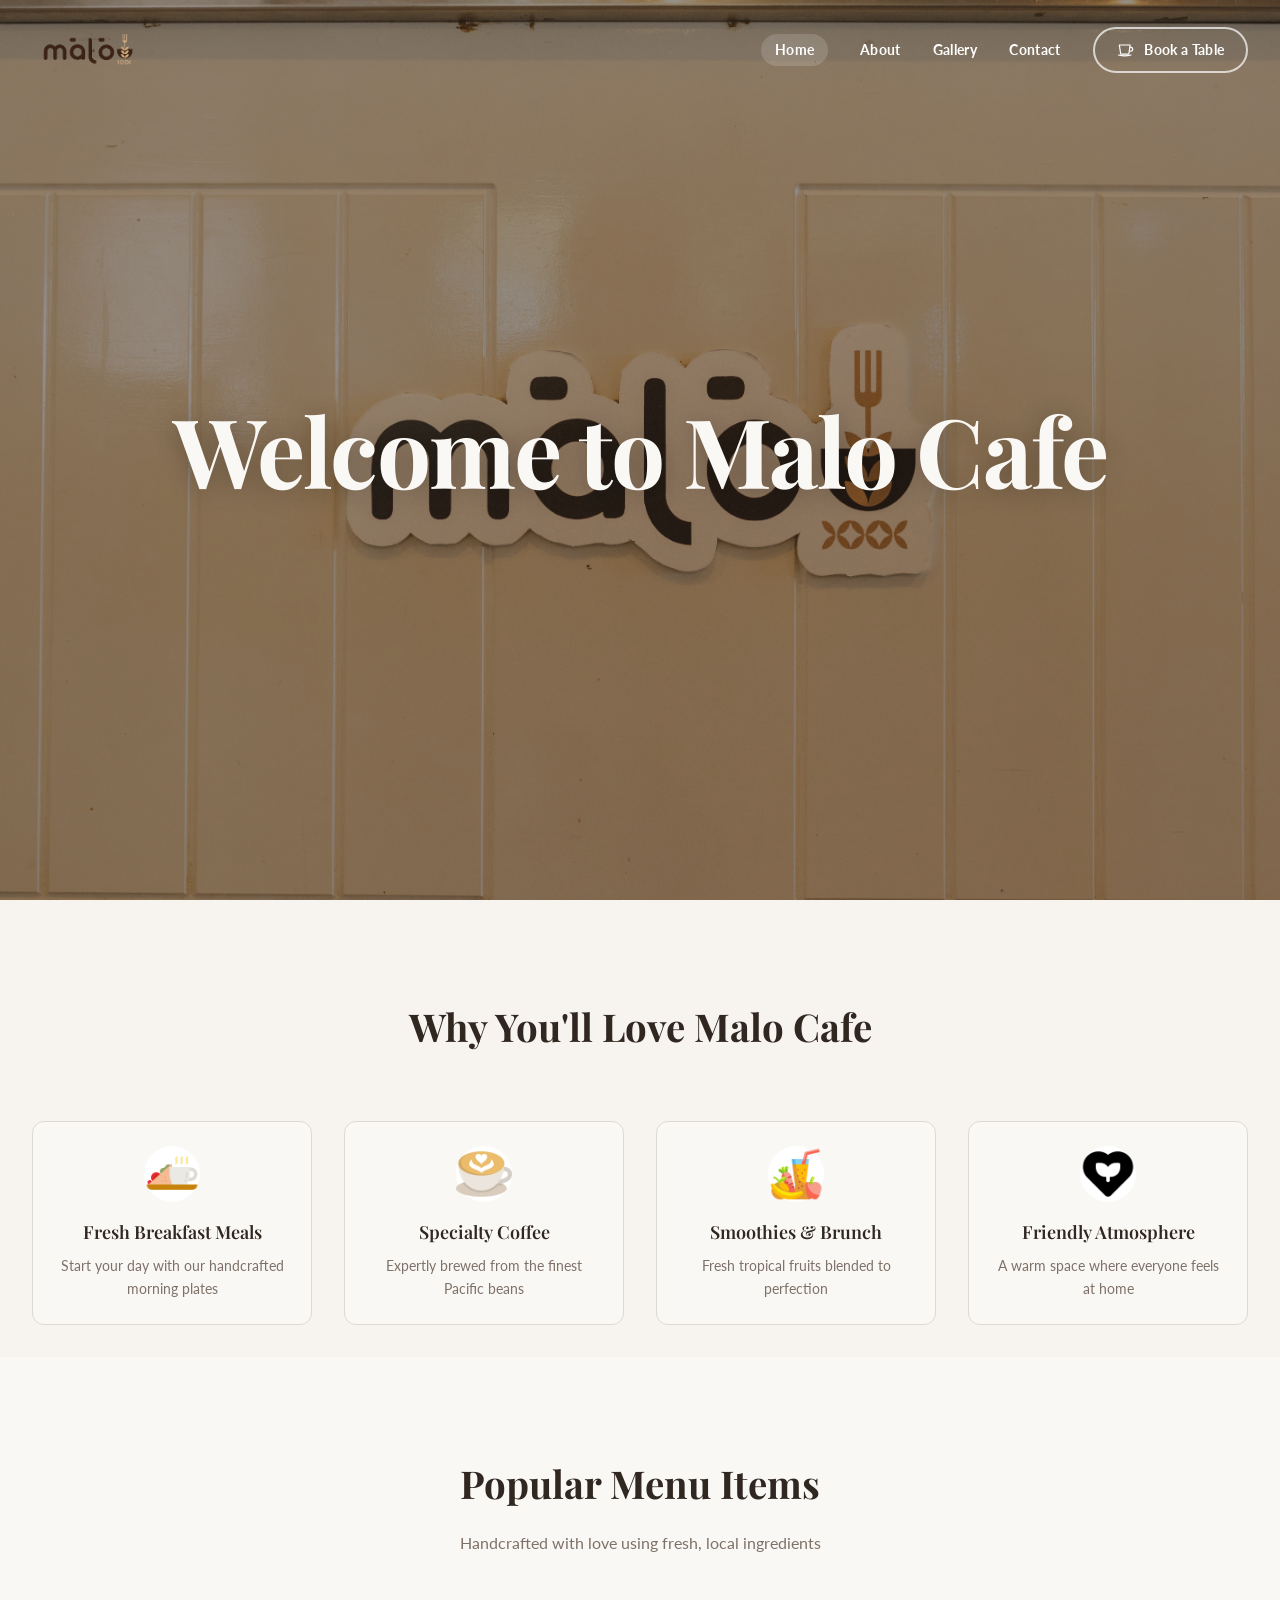
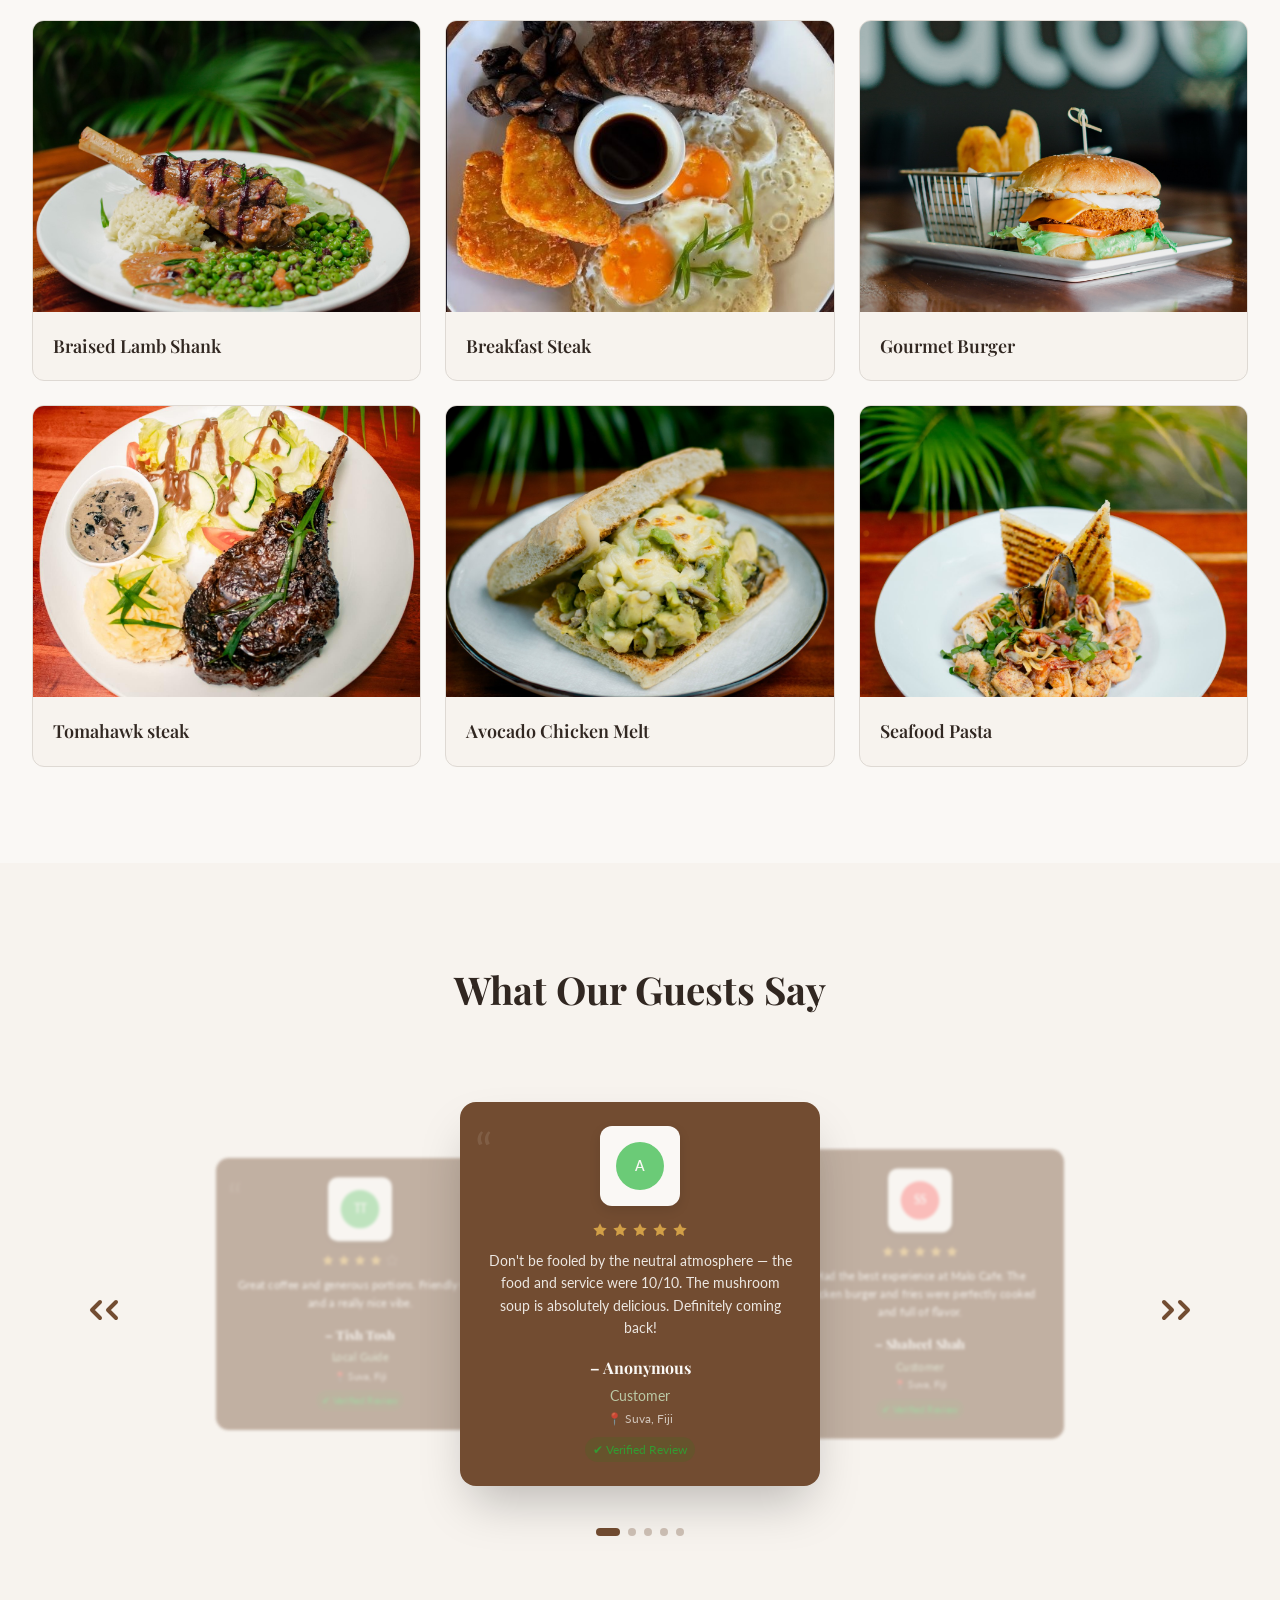
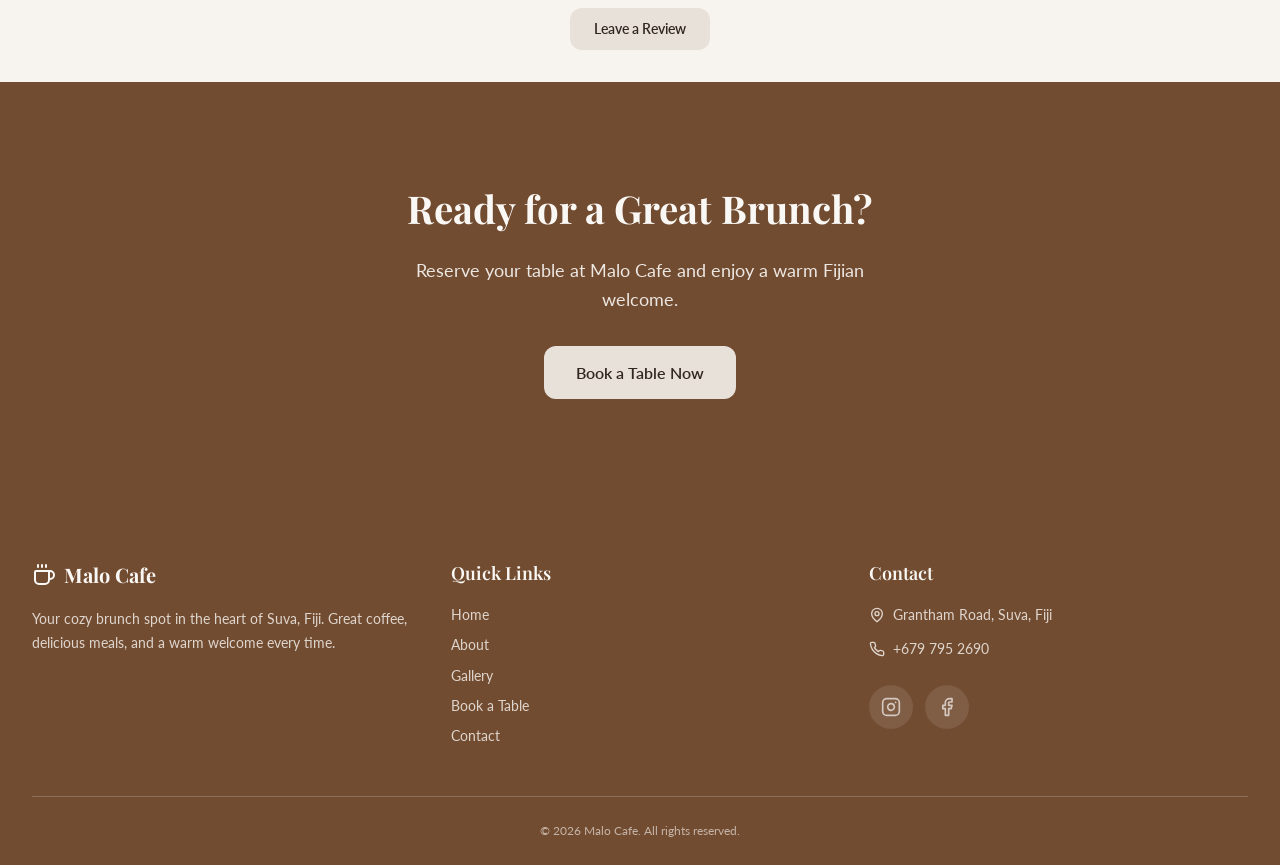
==== commit 4c32d826: "Add files via upload" ====
--- a/index.html
+++ b/index.html
@@ -5,11 +5,12 @@
   <meta name="viewport" content="width=device-width, initial-scale=1.0">
   <title>Malo Cafe</title>
   <meta name="description" content="Malo Cafe is a relaxed cafe in Suva, Fiji known for great coffee, delicious breakfasts, fresh smoothies, and friendly service.">
+  <meta name="theme-color" content="#5b3a22">
   <link rel="stylesheet" href="style.css">
-<link rel="apple-touch-icon" sizes="180x180" href="/apple-touch-icon.png">
-<link rel="icon" type="image/png" sizes="32x32" href="images/favicon_io/favicon-32x32.png">
-<link rel="icon" type="image/png" sizes="16x16" href="images/favicon_io/favicon-16x16.png">
-<link rel="manifest" href="images/favicon_io/site.webmanifest">
+  <link rel="apple-touch-icon" sizes="180x180" href="/apple-touch-icon.png">
+  <link rel="icon" type="image/png" sizes="32x32" href="images/favicon_io/favicon-32x32.png">
+  <link rel="icon" type="image/png" sizes="16x16" href="images/favicon_io/favicon-16x16.png">
+  <link rel="manifest" href="images/favicon_io/site.webmanifest">
 </head>
 
 <body class="home-page">
--- a/style.css
+++ b/style.css
@@ -36,26 +36,35 @@
 }
 
 :root {
-  --background:          hsl(36, 33%, 97%);
-  --foreground:          hsl(25, 20%, 16%);
-  --card:                hsl(37, 36%, 95%);
-  --card-foreground:     hsl(25, 20%, 16%);
-  --primary:             hsl(25, 40%, 32%);
-  --primary-foreground:  hsl(36, 33%, 97%);
-  --secondary:           hsl(85, 20%, 85%);
-  --secondary-foreground:hsl(25, 20%, 16%);
-  --muted:               hsl(35, 20%, 90%);
-  --muted-foreground:    hsl(25, 10%, 45%);
-  --accent:              hsl(85, 25%, 72%);
-  --accent-foreground:   hsl(25, 20%, 16%);
-  --border:              hsl(30, 15%, 85%);
-  --cafe-warm:           hsl(30, 50%, 92%);
-  --cafe-brown:          hsl(25, 40%, 32%);
-  --cafe-cream:          hsl(38, 40%, 95%);
-  --cafe-green:          hsl(85, 25%, 72%);
-  --cafe-green-dark:     hsl(85, 30%, 40%);
-  --cafe-gold:           hsl(38, 60%, 55%);
-  --radius:              0.75rem;
+  --background:           hsl(36, 33%, 97%);
+  --foreground:           hsl(25, 20%, 16%);
+  --card:                 hsl(37, 36%, 95%);
+  --card-foreground:      hsl(25, 20%, 16%);
+  --primary:              hsl(25, 40%, 32%);
+  --primary-foreground:   hsl(36, 33%, 97%);
+  --secondary:            hsl(85, 20%, 85%);
+  --secondary-foreground: hsl(25, 20%, 16%);
+  --muted:                hsl(35, 20%, 90%);
+  --muted-foreground:     hsl(25, 10%, 45%);
+  --accent:               hsl(85, 25%, 72%);
+  --accent-foreground:    hsl(25, 20%, 16%);
+  --border:               hsl(30, 15%, 85%);
+  --cafe-warm:            hsl(30, 50%, 92%);
+  --cafe-brown:           hsl(25, 40%, 32%);
+  --cafe-cream:           hsl(38, 40%, 95%);
+  --cafe-green:           hsl(85, 25%, 72%);
+  --cafe-green-dark:      hsl(85, 30%, 40%);
+  --cafe-gold:            hsl(38, 60%, 55%);
+  --radius:               0.75rem;
+
+  /* FIX: Added preloader variables here to avoid duplicate :root blocks */
+  --cream:    #f3ead8;
+  --cream-2:  #e9dcc0;
+  --espresso: #1c100a;
+  --coffee:   #5b3a22;
+  --caramel:  #d4904a;
+  --crema:    #e6c089;
+  --gold:     #f0c270;
 }
 
 
@@ -69,6 +78,19 @@
   color: var(--foreground);
   -webkit-font-smoothing: antialiased;
   line-height: 1.6;
+  /* FIX: Removed `transition: opacity` from body — it caused a flash on page load
+     because opacity starts at default (1) with no trigger to change it.
+     The loaded class below handles the post-preloader reveal cleanly. */
+}
+
+/* FIX: Body starts invisible only when the preloader is present (index.html).
+   This prevents a flash of unstyled content. The preloader page uses .home-page. */
+.home-page body:not(.loaded) {
+  /* intentionally empty — preloader covers everything */
+}
+
+body.loaded {
+  opacity: 1;
 }
 
 h1, h2, h3, h4, h5, h6 { font-family: 'Playfair Display', serif; }
@@ -76,6 +98,13 @@
 a { text-decoration: none; color: inherit; }
 img { max-width: 100%; display: block; }
 button { cursor: pointer; font-family: inherit; }
+
+/* FIX: Improved focus styles for keyboard navigation accessibility */
+:focus-visible {
+  outline: 3px solid var(--primary);
+  outline-offset: 3px;
+  border-radius: 4px;
+}
 
 .container { max-width: 1400px; margin: 0 auto; padding: 0 2rem; }
 
@@ -93,6 +122,7 @@
 .navbar.scrolled {
   background: rgba(248, 246, 243, 0.95);
   backdrop-filter: blur(12px);
+  -webkit-backdrop-filter: blur(12px); /* FIX: Safari prefix */
   box-shadow: 0 4px 20px rgba(0, 0, 0, 0.08);
   padding: 0.75rem 0;
 }
@@ -105,7 +135,6 @@
   gap: 0.5rem;
   text-decoration: none;
 }
-
 
 .nav-links { display: flex; align-items: center; gap: 2rem; }
 
@@ -142,10 +171,12 @@
 }
 .btn:hover         { opacity: 0.9; }
 .btn-lg            { padding: 0.875rem 2rem; font-size: 1rem; }
-.btn-secondary     { color: #000; background-color: rgb(211, 211, 211); }
+
+.btn-secondary     { color: var(--foreground); background-color: hsl(35, 20%, 88%); }
 .btn-full          { width: 100%; }
 .btn-primary       { transition: transform 0.2s, box-shadow 0.2s; }
 .btn-primary:hover { transform: translateY(-2px); box-shadow: 0 10px 20px rgba(0, 0, 0, 0.1); }
+
 
 /* ===== COFFEE BOOKING BUTTON ===== */
 
@@ -167,7 +198,8 @@
   transition: background 0.25s, transform 0.2s, color 0.2s;
 }
 
-.btn-book:hover { background: #8b5c2c; transform: translateY(-1px); color: black !important; }
+/* FIX: Hover color was 'black' which clashes with the brown bg — use white */
+.btn-book:hover { background: #8b5c2c; transform: translateY(-1px); color: rgb(255, 255, 255) !important; }
 
 .btn-book .cup-svg {
   width: 20px;
@@ -185,9 +217,11 @@
   fill: none;
   opacity: 0;
 }
-.btn-book:hover .steam-1 { animation: cupsteam 1.2s ease-in-out infinite; stroke: black; }
-.btn-book:hover .steam-2 { animation: cupsteam 1.2s ease-in-out 0.2s infinite; stroke: black; }
-.btn-book:hover .steam-3 { animation: cupsteam 1.2s ease-in-out 0.4s infinite; stroke: black; }
+
+/* FIX: Steam stroke on hover should stay white, not turn black */
+.btn-book:hover .steam-1 { animation: cupsteam 1.2s ease-in-out infinite; stroke: rgb(255, 255, 255); }
+.btn-book:hover .steam-2 { animation: cupsteam 1.2s ease-in-out 0.2s infinite; stroke: rgb(255, 255, 255); }
+.btn-book:hover .steam-3 { animation: cupsteam 1.2s ease-in-out 0.4s infinite; stroke: rgb(255, 255, 255); }
 @keyframes cupsteam {
   0%   { opacity: 0;   transform: translateY(0px)   scaleX(1); }
   30%  { opacity: 0.9; transform: translateY(-3px)  scaleX(1.1); }
@@ -215,8 +249,8 @@
 .btn-book-mobile:hover { background: #8b5c2c; color: #ffffff; }
 
 @media (max-width: 768px) {
-  .btn-book       { display: none; }
-  .btn-book-mobile{ display: inline-flex; }
+  .btn-book        { display: none; }
+  .btn-book-mobile { display: inline-flex; }
 }
 
 /* Hamburger & mobile menu */
@@ -256,6 +290,7 @@
   gap: 1rem;
   background: rgba(248, 246, 243, 0.98);
   backdrop-filter: blur(12px);
+  -webkit-backdrop-filter: blur(12px); /* FIX: Safari prefix */
   border-top: 1px solid var(--border);
   padding: 1.5rem 2rem;
 }
@@ -295,16 +330,35 @@
 .home-page .navbar.scrolled .btn:hover { background: #8b5c2c; color: white; }
 
 .home-page .navbar.scrolled .btn-book {
-  background: var(--primary);
+  background: transparent; /* keep pill look */
+  color: var(--cafe-brown) !important;
+  border: 2px solid var(--cafe-brown);
+}
+
+/* icon (cup outline) */
+.home-page .navbar.scrolled .btn-book .cup-svg path {
+  stroke: var(--cafe-brown);
+}
+
+/* steam color */
+.home-page .navbar.scrolled .btn-book .steam-1,
+.home-page .navbar.scrolled .btn-book .steam-2,
+.home-page .navbar.scrolled .btn-book .steam-3 {
+  stroke: var(--cafe-brown);
+}
+
+/* hover state (optional but nice) */
+.home-page .navbar.scrolled .btn-book:hover {
+  background: var(--cafe-brown);
   color: rgb(0, 0, 0) !important;
-  border: 2px solid rgba(248, 246, 243, 0.95);
-  border-radius: 999px;
-}
-.home-page .navbar.scrolled .btn-book:hover {
-  background: #8b5c2c;
-  color: #8b5c2c !important;
-  transform: translateY(-1px);
-  border-color: #8b5c2c;
+  border-color: var(--cafe-brown);
+}
+
+/* hover steam stays white when filled */
+.home-page .navbar.scrolled .btn-book:hover .steam-1,
+.home-page .navbar.scrolled .btn-book:hover .steam-2,
+.home-page .navbar.scrolled .btn-book:hover .steam-3 {
+  stroke: #000;
 }
 
 
@@ -324,7 +378,7 @@
 
 
 /* ===== 5. HERO ===== */
- 
+
 .hero {
   position: relative;
   height: 100vh;
@@ -334,30 +388,42 @@
   justify-content: center;
   overflow: hidden;
 }
- 
+
 .hero .container {
   display: flex;
   justify-content: center;
   align-items: center;
 }
- 
-.hero-bg { position: absolute; inset: 0; }
-.hero-bg img { width: 100%; height: 100%; object-fit: cover; }
-.hero-overlay { position: absolute; inset: 0; background: rgba(46, 34, 25, 0.5); }
-
-
-/* SLIDESHOW — matches your image layout */
+
+.hero-bg {
+  position: absolute;
+  inset: 0;
+}
+
+.hero-bg img {
+  width: 100%;
+  height: 100%;
+  object-fit: cover;
+}
+
+.hero-overlay {
+  position: absolute;
+  inset: 0;
+  background: rgba(46, 34, 25, 0.5);
+}
+
+/* SLIDESHOW */
 .slideshow {
   position: relative;
   width: 100%;
-  aspect-ratio: 1; /* keeps all slides same size */
+  aspect-ratio: 1;
+  border-radius: var(--radius);
   overflow: hidden;
-  border-radius: var(--radius);
 }
 
 .slide {
   position: absolute;
-  inset: 0; 
+  inset: 0;
   width: 100%;
   height: 100%;
   object-fit: cover;
@@ -369,14 +435,13 @@
   opacity: 1;
 }
 
-
 .hero-content {
   position: relative;
   z-index: 10;
   width: 100%;
   text-align: center;
 }
- 
+
 .hero-content h1 {
   font-size: clamp(3rem, 8vw, 6rem);
   font-weight: 700;
@@ -385,7 +450,6 @@
   letter-spacing: -0.02em;
   text-shadow: 0 2px 24px rgba(0,0,0,0.25);
 }
- 
 
 
 /* ===== 6. SECTIONS & LAYOUT ===== */
@@ -397,10 +461,11 @@
 .section-title    { font-size: clamp(1.875rem, 3vw, 2.5rem); font-weight: 700; text-align: center; margin-bottom: 1rem; }
 .section-subtitle { text-align: center; color: var(--muted-foreground); max-width: 32rem; margin: 0 auto 4rem; }
 
-.page-header        { padding-top: 6rem; }
+.page-header          { padding-top: 6rem; }
 .page-header .section { padding: 5rem 0; }
 
-.section-card .btn.review { display: inline-block; margin-top: 1.5rem; color: #000; background-color: rgb(211, 211, 211); }
+/* FIX: Review button was colour #000 on grey — updated to use brand colour */
+.section-card .btn.review { display: inline-block; margin-top: 1.5rem; color: var(--foreground); background-color: hsl(35, 20%, 88%); }
 
 
 /* ===== 7. GRID ===== */
@@ -418,9 +483,10 @@
   border-radius: var(--radius);
   background: var(--background);
   border: 1px solid var(--border);
-  transition: box-shadow 0.3s;
-}
-.highlight-card:hover { box-shadow: 0 10px 30px rgba(0, 0, 0, 0.08); }
+  transition: box-shadow 0.3s, transform 0.3s; /* FIX: Added transform for lift effect */
+}
+/* FIX: Added subtle lift on hover for better interactivity feel */
+.highlight-card:hover { box-shadow: 0 10px 30px rgba(0, 0, 0, 0.08); transform: translateY(-3px); }
 
 .highlight-icon {
   width: 3.5rem;
@@ -567,8 +633,8 @@
   background: var(--primary);
   transition: all 0.3s;
 }
-.carousel-dot.active      { width: 1.5rem; opacity: 1; }
-.carousel-dot:not(.active){ width: 0.5rem; opacity: 0.3; }
+.carousel-dot.active       { width: 1.5rem; opacity: 1; }
+.carousel-dot:not(.active) { width: 0.5rem; opacity: 0.3; }
 
 .quote-icon {
   font-size: 3rem;
@@ -589,13 +655,6 @@
   justify-content: center;
   font-weight: 600;
   font-size: 0.9rem;
-}
-
-.verified {
-  font-size: 0.75rem;
-  color: #4CAF50;
-  margin-top: 0.5rem;
-  font-weight: 500;
 }
 
 .verified-badge {
@@ -621,6 +680,12 @@
 .gallery-item img { width: 100%; height: 100%; object-fit: cover; transition: transform 0.5s; }
 .gallery-item:hover img { transform: scale(1.1); }
 
+/* FIX: Added focus style for keyboard users */
+.gallery-item:focus-visible {
+  outline: 3px solid var(--primary);
+  outline-offset: 2px;
+}
+
 .gallery-overlay {
   position: absolute;
   inset: 0;
@@ -693,9 +758,9 @@
   display: flex;
   align-items: center;
   justify-content: center;
-  transition: opacity 0.2s;
-}
-.social-link:hover { opacity: 0.9; }
+  transition: opacity 0.2s, transform 0.2s; /* FIX: Added transform */
+}
+.social-link:hover { opacity: 0.9; transform: translateY(-2px); }
 .social-link svg { width: 20px; height: 20px; }
 
 .map-wrap { border-radius: var(--radius); overflow: hidden; box-shadow: 0 10px 30px rgba(0, 0, 0, 0.1); height: 400px; }
@@ -735,7 +800,8 @@
   transition: border-color 0.2s;
 }
 
-.image-upload-area img {
+/* FIX: Scoped image upload styles to not override all img inside form-group */
+.image-upload-area .upload-icon img {
   width: 60px;
   height: 60px;
   object-fit: cover;
@@ -747,7 +813,18 @@
 .form-group input:focus,
 .form-group textarea:focus { outline: none; border-color: var(--primary); }
 
+/* FIX: Invalid state styling for better form UX */
+.form-group input:invalid:not(:placeholder-shown),
+.form-group textarea:invalid:not(:placeholder-shown) {
+  border-color: hsl(0, 70%, 55%);
+}
+
 .form-row { display: grid; grid-template-columns: 1fr 1fr; gap: 1rem; }
+
+/* FIX: On very small screens form-row should stack */
+@media (max-width: 400px) {
+  .form-row { grid-template-columns: 1fr; }
+}
 
 .success-screen {
   text-align: center;
@@ -755,9 +832,9 @@
   margin: 0 auto;
   padding: 2rem;
 }
-.success-icon     { width: 64px; height: 64px; color: var(--cafe-green-dark); margin: 0 auto 1.5rem; }
-.success-screen h2{ font-size: 1.875rem; font-weight: 700; margin-bottom: 1rem; }
-.success-screen p { color: var(--muted-foreground); font-size: 1.125rem; }
+.success-icon      { width: 64px; height: 64px; color: var(--cafe-green-dark); margin: 0 auto 1.5rem; }
+.success-screen h2 { font-size: 1.875rem; font-weight: 700; margin-bottom: 1rem; }
+.success-screen p  { color: var(--muted-foreground); font-size: 1.125rem; }
 
 
 /* ===== 15. FOOTER ===== */
@@ -862,7 +939,7 @@
     width: 32px;
     height: 32px;
   }
-  .footer-social-fill { display: none; }
+  .footer-social-fill    { display: none; }
   .footer-social-tooltip { display: none; }
   .footer-social-btn:hover { box-shadow: none; }
   .footer-social-btn svg { width: 18px; height: 18px; }
@@ -896,6 +973,20 @@
   40%           { transform: scale(1); }
 }
 
+/* FIX: Respect user reduced-motion preference */
+@media (prefers-reduced-motion: reduce) {
+  *, *::before, *::after {
+    animation-duration: 0.01ms !important;
+    animation-iteration-count: 1 !important;
+    transition-duration: 0.01ms !important;
+    scroll-behavior: auto !important;
+  }
+  .animate-in {
+    opacity: 1;
+    transform: none;
+  }
+}
+
 
 /* ===== 17. FIND US ===== */
 
@@ -907,247 +998,187 @@
 
 
 /* ===== 18. PRELOADER  (index.html — first visit only) ===== */
-
-:root{
-  --cream:#f3ead8;
-  --cream-2:#e9dcc0;
-  --espresso:#1c100a;
-  --coffee:#5b3a22;
-  --caramel:#d4904a;
-  --crema:#e6c089;
-  --gold:#f0c270;
-}
- 
-/* ============ PRELOADER ============ */
-.preloader{
-  position:fixed;
-  inset:0;
-  z-index:9999;
-  overflow:hidden;
-  background:var(--cream);
-  animation:plOut .9s cubic-bezier(.76,0,.24,1) 3.6s forwards;
-}
- 
-/* layered backdrops */
-.bg-grain{position:absolute;inset:0;opacity:.18;mix-blend-mode:multiply;pointer-events:none;
-  background-image:radial-gradient(rgba(28,16,10,.5) 1px,transparent 1px);background-size:3px 3px}
-.bg-rings{position:absolute;inset:-20%;border-radius:50%;
+/* NOTE: Preloader CSS variables moved to :root block at the top (section 1)
+   to avoid duplicate :root declarations which caused specificity issues. */
+
+.preloader {
+  position: fixed;
+  inset: 0;
+  z-index: 9999;
+  overflow: hidden;
+  background: var(--cream);
+  animation: plOut .9s cubic-bezier(.76,0,.24,1) 3.6s forwards;
+}
+
+.bg-grain { position: absolute; inset: 0; opacity: .18; mix-blend-mode: multiply; pointer-events: none;
+  background-image: radial-gradient(rgba(28,16,10,.5) 1px, transparent 1px); background-size: 3px 3px; }
+.bg-rings { position: absolute; inset: -20%; border-radius: 50%;
   background:
     radial-gradient(circle, transparent 28%, rgba(28,16,10,.06) 28.4%, transparent 29%),
     radial-gradient(circle, transparent 38%, rgba(28,16,10,.05) 38.4%, transparent 39%),
     radial-gradient(circle, transparent 50%, rgba(28,16,10,.04) 50.4%, transparent 51%);
-  animation:spin 18s linear infinite}
- 
-/* big motion words sliding behind */
-.marquee{position:absolute;left:0;right:0;display:flex;gap:60px;white-space:nowrap;
-  font-weight:900;font-style:italic;font-size:18vw;letter-spacing:-.04em;color:var(--espresso);
-  opacity:.06;pointer-events:none;text-transform:uppercase}
-.marquee.row1{top:8%;animation:slideL 14s linear infinite}
-.marquee.row2{bottom:6%;animation:slideR 16s linear infinite;font-style:normal}
- 
-/* center stage */
-.stage{position:absolute;inset:0;display:grid;place-items:center}
-.scene{position:relative;width:min(560px,90vw);height:min(560px,90vw);display:grid;place-items:center}
- 
-/* spinning accent ring */
-.ring{position:absolute;inset:0;border-radius:50%;border:1.5px dashed var(--espresso);
-  opacity:.35;animation:spin 12s linear infinite}
-.ring.inner{inset:14%;border-style:solid;border-width:1px;animation-direction:reverse;animation-duration:18s;opacity:.25}
-.badge{position:absolute;top:6%;left:50%;transform:translateX(-50%);
-  background:var(--espresso);color:var(--cream);font-size:10px;letter-spacing:.4em;padding:6px 12px;border-radius:999px;
-  animation:popIn .5s .2s both}
- 
-/* CUP */
-.cup{position:relative;width:200px;height:220px;animation:cupIn .6s cubic-bezier(.2,.9,.2,1) both}
-.cup-body{position:absolute;inset:0;width:170px;height:200px;margin:auto;left:0;right:0;
-  background:#fff;border:4px solid var(--espresso);
-  border-radius:18px 18px 80px 80px / 18px 18px 110px 110px;overflow:hidden;
-  box-shadow:0 30px 50px -25px rgba(28,16,10,.5), inset 0 -20px 30px rgba(28,16,10,.06)}
-.cup-body::after{content:"";position:absolute;left:14px;top:14px;width:18px;height:60px;border-radius:50%;
-  background:rgba(255,255,255,.7);transform:rotate(-12deg);filter:blur(2px)}
-.handle{position:absolute;right:-6px;top:54px;width:48px;height:74px;
-  border:4px solid var(--espresso);border-left:none;border-radius:0 40px 40px 0}
-.saucer{position:absolute;bottom:-10px;left:50%;transform:translateX(-50%);
-  width:240px;height:18px;background:var(--espresso);border-radius:50%;
-  box-shadow:0 16px 22px -10px rgba(28,16,10,.45)}
- 
-/* liquid */
-.liquid{position:absolute;left:0;right:0;bottom:0;height:0;
-  background:linear-gradient(180deg,var(--coffee) 0%,#3a2113 60%,var(--espresso) 100%);
-  animation:fill 1.6s cubic-bezier(.65,.05,.36,1) .55s forwards}
-.liquid::before,.liquid::after{content:"";position:absolute;left:-15%;right:-15%;height:18px;border-radius:50%}
-.liquid::before{top:-9px;background:var(--crema);animation:wave 1.1s ease-in-out infinite}
-.liquid::after{top:-7px;background:var(--gold);opacity:.55;animation:wave 1.4s ease-in-out infinite reverse}
- 
-/* pour stream from top */
-.pour{position:absolute;top:-40px;left:50%;transform:translateX(-50%);width:6px;height:0;
-  background:linear-gradient(180deg,var(--coffee),var(--espresso));border-radius:6px;
-  animation:pour .55s ease-in .15s forwards, pourOut .25s ease-in 1.55s forwards}
-/* splash droplets */
-.drop{position:absolute;width:10px;height:10px;background:var(--coffee);border-radius:50%;opacity:0}
-.drop.d1{top:10px;left:46%;animation:splash 1.4s ease-out .9s infinite}
-.drop.d2{top:10px;left:54%;animation:splash 1.4s ease-out 1.05s infinite}
-.drop.d3{top:10px;left:50%;animation:splash 1.4s ease-out 1.2s infinite}
- 
-/* steam */
-.steam{position:absolute;top:-30px;left:50%;transform:translateX(-50%);width:120px;height:80px;opacity:0;
-  animation:steamFade .6s ease-out 1.9s forwards}
-.steam span{position:absolute;bottom:0;width:14px;height:14px;background:rgba(91,58,34,.4);
-  border-radius:50%;filter:blur(5px);animation:rise 1.6s ease-in infinite}
-.steam span:nth-child(1){left:24px;animation-delay:0s}
-.steam span:nth-child(2){left:54px;animation-delay:.3s}
-.steam span:nth-child(3){left:84px;animation-delay:.6s}
- 
-/* coffee beans flying in around the cup */
-.bean{position:absolute;width:22px;height:30px;background:var(--coffee);border-radius:50%;
-  box-shadow:inset 0 0 0 2px rgba(0,0,0,.15)}
-.bean::after{content:"";position:absolute;inset:0;background:
-  linear-gradient(180deg,transparent 48%,var(--espresso) 48%,var(--espresso) 52%,transparent 52%);
-  border-radius:50%;transform:rotate(-12deg)}
-.bean.b1{top:18%;left:8%;animation:beanIn 1s cubic-bezier(.2,.8,.2,1) .2s both, float 4s ease-in-out 1.2s infinite}
-.bean.b2{top:22%;right:6%;animation:beanIn 1s cubic-bezier(.2,.8,.2,1) .35s both, float 4.4s ease-in-out 1.4s infinite reverse}
-.bean.b3{bottom:24%;left:12%;animation:beanIn 1s cubic-bezier(.2,.8,.2,1) .5s both, float 4.8s ease-in-out 1.6s infinite}
-.bean.b4{bottom:18%;right:10%;animation:beanIn 1s cubic-bezier(.2,.8,.2,1) .65s both, float 4.2s ease-in-out 1.8s infinite reverse}
-.bean.b5{top:50%;left:0%;animation:beanIn 1s cubic-bezier(.2,.8,.2,1) .8s both, float 5s ease-in-out 2s infinite}
-.bean.b6{top:50%;right:0%;animation:beanIn 1s cubic-bezier(.2,.8,.2,1) .95s both, float 5.2s ease-in-out 2.2s infinite reverse}
- 
-/* kinetic typography */
-.word-wrap{position:absolute;left:0;right:0;top:calc(50% + 170px);text-align:center;perspective:800px}
-.word{display:inline-flex;gap:4px;font-weight:900;letter-spacing:.18em;font-size:42px;color:var(--espresso);
-  text-transform:uppercase}
-.word span{display:inline-block;opacity:0;transform:translateY(40px) rotateX(-90deg);transform-origin:50% 100%;
-  animation:letter .55s cubic-bezier(.2,.8,.2,1) forwards}
-.word span:nth-child(1){animation-delay:1.2s}
-.word span:nth-child(2){animation-delay:1.27s}
-.word span:nth-child(3){animation-delay:1.34s}
-.word span:nth-child(4){animation-delay:1.41s}
-.word span:nth-child(5){animation-delay:1.48s}
-.word span:nth-child(6){animation-delay:1.55s}
-.word span:nth-child(7){animation-delay:1.62s}
-.word span:nth-child(8){animation-delay:1.69s}
-.tag{margin-top:14px;font-size:11px;letter-spacing:.55em;color:var(--coffee);opacity:0;
-  animation:fadeUp .6s ease-out 2s forwards}
- 
-/* progress bar - centered at bottom */
-.progress-wrap{
-  position:fixed;
-  bottom:60px; 
-  left:0;
-  right:0;
-  margin:0 auto;
-
-  width:min(360px,85vw);
-  max-width:360px;
-
-  display:flex;
-  align-items:center;
-  gap:12px;
-
-  color:var(--espresso);
-  font-size:11px;
-  letter-spacing:.3em;
-
-  opacity:0;
-  animation:fadeUp .5s ease-out .4s forwards;
-
-  z-index:10001;
-}
-
-
-
-.bar{
-  width:100%;
-  height:2px;
-  background:rgba(28,16,10,.15);
-  border-radius:2px;
-  overflow:hidden;
-}
-
-.bar i{
-  display:block;
-  height:100%;
-  width:0;
-  background:var(--espresso);
-  animation:barFill 3.2s cubic-bezier(.65,.05,.36,1) .2s forwards;
-}
-.pct{
-  min-width:42px;
-  text-align:right;
-  font-variant-numeric:tabular-nums;
-}
- 
-/* ============ KEYFRAMES ============ */
-@keyframes spin{to{transform:rotate(360deg)}}
-@keyframes slideL{from{transform:translateX(0)}to{transform:translateX(-50%)}}
-@keyframes slideR{from{transform:translateX(-50%)}to{transform:translateX(0)}}
-@keyframes cupIn{from{transform:translateY(40px) scale(.9);opacity:0}to{transform:none;opacity:1}}
-@keyframes popIn{from{transform:translateX(-50%) scale(0);opacity:0}to{transform:translateX(-50%) scale(1);opacity:1}}
-@keyframes fill{to{height:78%}}
-@keyframes wave{0%,100%{transform:translateY(0)}50%{transform:translateY(-4px)}}
-@keyframes pour{to{height:90px}}
-@keyframes pourOut{to{opacity:0;transform:translateX(-50%) scaleY(.4)}}
-@keyframes splash{0%{opacity:0;transform:translate(0,0) scale(.6)}
-  20%{opacity:1}
-  100%{opacity:0;transform:translate(var(--tx,20px),-30px) scale(.4)}}
-.drop.d1{--tx:-22px}.drop.d2{--tx:24px}.drop.d3{--tx:0px}
-@keyframes rise{0%{transform:translateY(0) scale(.7);opacity:.6}100%{transform:translateY(-70px) scale(1.6);opacity:0}}
-@keyframes steamFade{to{opacity:1}}
-@keyframes beanIn{from{opacity:0;transform:translate(var(--tx,80px),var(--ty,-60px)) rotate(-180deg) scale(.4)}
-  to{opacity:1;transform:translate(0,0) rotate(20deg) scale(1)}}
-.bean.b1{--tx:-80px;--ty:-80px}.bean.b2{--tx:80px;--ty:-80px}
-.bean.b3{--tx:-60px;--ty:80px}.bean.b4{--tx:60px;--ty:80px}
-.bean.b5{--tx:-100px;--ty:0}.bean.b6{--tx:100px;--ty:0}
-@keyframes float{0%,100%{transform:translateY(0) rotate(20deg)}50%{transform:translateY(-8px) rotate(28deg)}}
-@keyframes letter{to{opacity:1;transform:none}}
-@keyframes fadeUp{from{opacity:0;transform:translateY(10px)}to{opacity:1;transform:none}}
-@keyframes barFill{to{width:100%}}
-@keyframes plOut{to{opacity:0;visibility:hidden}}
- 
-/* mobile & tablet responsive */
-@media (max-width:768px){
-  .progress-wrap{
-    width:min(300px,85vw);
-    font-size:10px;
-    bottom:50px;
-  }
-  .bar{height:1.5px}
-  .word{font-size:clamp(28px,8vw,42px)}
-  .scene{width:min(400px,90vw);height:min(400px,90vw)}
-  .cup{width:150px;height:170px}
-  .cup-body{width:130px;height:155px}
-}
- 
-@media (max-width:480px){
-  .progress-wrap{
-    width:min(260px,90vw);
-    font-size:9px;
-    gap:8px;
-    bottom:45px;
-  }
-  .bar{height:1px}
-  .word{font-size:clamp(24px,6vw,36px);letter-spacing:.12em}
-  .scene{width:min(300px,95vw);height:min(300px,95vw)}
-  .cup{width:130px;height:150px}
-  .cup-body{width:110px;height:135px}
-  .handle{width:40px;height:60px;right:-4px;top:45px}
-  .saucer{width:200px;height:15px}
-  .badge{font-size:8px;padding:4px 8px}
-  .tag{font-size:9px;letter-spacing:.4em}
-  .marquee{font-size:12vw}
-}
- 
-/* Smooth transition for body when preloader hides */
-body {
-  transition: opacity 0.6s ease-out;
-}
- 
-body.loaded {
-  opacity: 1;
-}
+  animation: spin 18s linear infinite; }
+
+.marquee { position: absolute; left: 0; right: 0; display: flex; gap: 60px; white-space: nowrap;
+  font-weight: 900; font-style: italic; font-size: 18vw; letter-spacing: -.04em; color: var(--espresso);
+  opacity: .06; pointer-events: none; text-transform: uppercase; }
+.marquee.row1 { top: 8%; animation: slideL 14s linear infinite; }
+.marquee.row2 { bottom: 6%; animation: slideR 16s linear infinite; font-style: normal; }
+
+.stage { position: absolute; inset: 0; display: grid; place-items: center; }
+.scene { position: relative; width: min(560px,90vw); height: min(560px,90vw); display: grid; place-items: center; }
+
+.ring { position: absolute; inset: 0; border-radius: 50%; border: 1.5px dashed var(--espresso);
+  opacity: .35; animation: spin 12s linear infinite; }
+.ring.inner { inset: 14%; border-style: solid; border-width: 1px; animation-direction: reverse; animation-duration: 18s; opacity: .25; }
+.badge { position: absolute; top: 6%; left: 50%; transform: translateX(-50%);
+  background: var(--espresso); color: var(--cream); font-size: 10px; letter-spacing: .4em; padding: 6px 12px; border-radius: 999px;
+  animation: popIn .5s .2s both; }
+
+.cup { position: relative; width: 200px; height: 220px; animation: cupIn .6s cubic-bezier(.2,.9,.2,1) both; }
+.cup-body { position: absolute; inset: 0; width: 170px; height: 200px; margin: auto; left: 0; right: 0;
+  background: #fff; border: 4px solid var(--espresso);
+  border-radius: 18px 18px 80px 80px / 18px 18px 110px 110px; overflow: hidden;
+  box-shadow: 0 30px 50px -25px rgba(28,16,10,.5), inset 0 -20px 30px rgba(28,16,10,.06); }
+.cup-body::after { content: ""; position: absolute; left: 14px; top: 14px; width: 18px; height: 60px; border-radius: 50%;
+  background: rgba(255,255,255,.7); transform: rotate(-12deg); filter: blur(2px); }
+.handle { position: absolute; right: -6px; top: 54px; width: 48px; height: 74px;
+  border: 4px solid var(--espresso); border-left: none; border-radius: 0 40px 40px 0; }
+.saucer { position: absolute; bottom: -10px; left: 50%; transform: translateX(-50%);
+  width: 240px; height: 18px; background: var(--espresso); border-radius: 50%;
+  box-shadow: 0 16px 22px -10px rgba(28,16,10,.45); }
+
+.liquid { position: absolute; left: 0; right: 0; bottom: 0; height: 0;
+  background: linear-gradient(180deg, var(--coffee) 0%, #3a2113 60%, var(--espresso) 100%);
+  animation: fill 1.6s cubic-bezier(.65,.05,.36,1) .55s forwards; }
+.liquid::before, .liquid::after { content: ""; position: absolute; left: -15%; right: -15%; height: 18px; border-radius: 50%; }
+.liquid::before { top: -9px; background: var(--crema); animation: wave 1.1s ease-in-out infinite; }
+.liquid::after  { top: -7px; background: var(--gold); opacity: .55; animation: wave 1.4s ease-in-out infinite reverse; }
+
+.pour { position: absolute; top: -40px; left: 50%; transform: translateX(-50%); width: 6px; height: 0;
+  background: linear-gradient(180deg, var(--coffee), var(--espresso)); border-radius: 6px;
+  animation: pour .55s ease-in .15s forwards, pourOut .25s ease-in 1.55s forwards; }
+.drop { position: absolute; width: 10px; height: 10px; background: var(--coffee); border-radius: 50%; opacity: 0; }
+.drop.d1 { top: 10px; left: 46%; animation: splash 1.4s ease-out .9s infinite; }
+.drop.d2 { top: 10px; left: 54%; animation: splash 1.4s ease-out 1.05s infinite; }
+.drop.d3 { top: 10px; left: 50%; animation: splash 1.4s ease-out 1.2s infinite; }
+
+.steam { position: absolute; top: -30px; left: 50%; transform: translateX(-50%); width: 120px; height: 80px; opacity: 0;
+  animation: steamFade .6s ease-out 1.9s forwards; }
+.steam span { position: absolute; bottom: 0; width: 14px; height: 14px; background: rgba(91,58,34,.4);
+  border-radius: 50%; filter: blur(5px); animation: rise 1.6s ease-in infinite; }
+.steam span:nth-child(1) { left: 24px; animation-delay: 0s; }
+.steam span:nth-child(2) { left: 54px; animation-delay: .3s; }
+.steam span:nth-child(3) { left: 84px; animation-delay: .6s; }
+
+.bean { position: absolute; width: 22px; height: 30px; background: var(--coffee); border-radius: 50%;
+  box-shadow: inset 0 0 0 2px rgba(0,0,0,.15); }
+.bean::after { content: ""; position: absolute; inset: 0;
+  background: linear-gradient(180deg, transparent 48%, var(--espresso) 48%, var(--espresso) 52%, transparent 52%);
+  border-radius: 50%; transform: rotate(-12deg); }
+.bean.b1 { top: 18%; left: 8%;  animation: beanIn 1s cubic-bezier(.2,.8,.2,1) .2s both,  float 4s ease-in-out 1.2s infinite; }
+.bean.b2 { top: 22%; right: 6%; animation: beanIn 1s cubic-bezier(.2,.8,.2,1) .35s both, float 4.4s ease-in-out 1.4s infinite reverse; }
+.bean.b3 { bottom: 24%; left: 12%;  animation: beanIn 1s cubic-bezier(.2,.8,.2,1) .5s both,  float 4.8s ease-in-out 1.6s infinite; }
+.bean.b4 { bottom: 18%; right: 10%; animation: beanIn 1s cubic-bezier(.2,.8,.2,1) .65s both, float 4.2s ease-in-out 1.8s infinite reverse; }
+.bean.b5 { top: 50%; left: 0%;  animation: beanIn 1s cubic-bezier(.2,.8,.2,1) .8s both,  float 5s ease-in-out 2s infinite; }
+.bean.b6 { top: 50%; right: 0%; animation: beanIn 1s cubic-bezier(.2,.8,.2,1) .95s both, float 5.2s ease-in-out 2.2s infinite reverse; }
+
+.word-wrap { position: absolute; left: 0; right: 0; top: calc(50% + 170px); text-align: center; perspective: 800px; }
+.word { display: inline-flex; gap: 4px; font-weight: 900; letter-spacing: .18em; font-size: 42px; color: var(--espresso);
+  text-transform: uppercase; }
+.word span { display: inline-block; opacity: 0; transform: translateY(40px) rotateX(-90deg); transform-origin: 50% 100%;
+  animation: letter .55s cubic-bezier(.2,.8,.2,1) forwards; }
+.word span:nth-child(1) { animation-delay: 1.2s; }
+.word span:nth-child(2) { animation-delay: 1.27s; }
+.word span:nth-child(3) { animation-delay: 1.34s; }
+.word span:nth-child(4) { animation-delay: 1.41s; }
+.word span:nth-child(5) { animation-delay: 1.48s; }
+.word span:nth-child(6) { animation-delay: 1.55s; }
+.word span:nth-child(7) { animation-delay: 1.62s; }
+.word span:nth-child(8) { animation-delay: 1.69s; }
+.tag { margin-top: 14px; font-size: 11px; letter-spacing: .55em; color: var(--coffee); opacity: 0;
+  animation: fadeUp .6s ease-out 2s forwards; }
+
+.progress-wrap {
+  position: fixed;
+  bottom: 60px;
+  left: 0;
+  right: 0;
+  margin: 0 auto;
+  width: min(360px, 85vw);
+  max-width: 360px;
+  display: flex;
+  align-items: center;
+  gap: 12px;
+  color: var(--espresso);
+  font-size: 11px;
+  letter-spacing: .3em;
+  opacity: 0;
+  animation: fadeUp .5s ease-out .4s forwards;
+  z-index: 10001;
+}
+
+.bar { width: 100%; height: 2px; background: rgba(28,16,10,.15); border-radius: 2px; overflow: hidden; }
+.bar i { display: block; height: 100%; width: 0; background: var(--espresso);
+  animation: barFill 3.2s cubic-bezier(.65,.05,.36,1) .2s forwards; }
+.pct { min-width: 42px; text-align: right; font-variant-numeric: tabular-nums; }
+
+/* ===== PRELOADER KEYFRAMES ===== */
+@keyframes spin     { to { transform: rotate(360deg); } }
+@keyframes slideL   { from { transform: translateX(0); } to { transform: translateX(-50%); } }
+@keyframes slideR   { from { transform: translateX(-50%); } to { transform: translateX(0); } }
+@keyframes cupIn    { from { transform: translateY(40px) scale(.9); opacity: 0; } to { transform: none; opacity: 1; } }
+@keyframes popIn    { from { transform: translateX(-50%) scale(0); opacity: 0; } to { transform: translateX(-50%) scale(1); opacity: 1; } }
+@keyframes fill     { to { height: 78%; } }
+@keyframes wave     { 0%, 100% { transform: translateY(0); } 50% { transform: translateY(-4px); } }
+@keyframes pour     { to { height: 90px; } }
+@keyframes pourOut  { to { opacity: 0; transform: translateX(-50%) scaleY(.4); } }
+@keyframes splash   {
+  0%   { opacity: 0; transform: translate(0,0) scale(.6); }
+  20%  { opacity: 1; }
+  100% { opacity: 0; transform: translate(var(--tx, 20px), -30px) scale(.4); }
+}
+.drop.d1 { --tx: -22px; } .drop.d2 { --tx: 24px; } .drop.d3 { --tx: 0px; }
+@keyframes rise     { 0% { transform: translateY(0) scale(.7); opacity: .6; } 100% { transform: translateY(-70px) scale(1.6); opacity: 0; } }
+@keyframes steamFade { to { opacity: 1; } }
+@keyframes beanIn   {
+  from { opacity: 0; transform: translate(var(--tx, 80px), var(--ty, -60px)) rotate(-180deg) scale(.4); }
+  to   { opacity: 1; transform: translate(0,0) rotate(20deg) scale(1); }
+}
+.bean.b1 { --tx: -80px; --ty: -80px; } .bean.b2 { --tx: 80px; --ty: -80px; }
+.bean.b3 { --tx: -60px; --ty: 80px;  } .bean.b4 { --tx: 60px; --ty: 80px;  }
+.bean.b5 { --tx: -100px; --ty: 0;    } .bean.b6 { --tx: 100px; --ty: 0;    }
+@keyframes float    { 0%, 100% { transform: translateY(0) rotate(20deg); } 50% { transform: translateY(-8px) rotate(28deg); } }
+@keyframes letter   { to { opacity: 1; transform: none; } }
+/* fadeUp already defined in section 16 above */
+@keyframes barFill  { to { width: 100%; } }
+@keyframes plOut    { to { opacity: 0; visibility: hidden; } }
+
+@media (max-width: 768px) {
+  .progress-wrap { width: min(300px,85vw); font-size: 10px; bottom: 50px; }
+  .bar { height: 1.5px; }
+  .word { font-size: clamp(28px,8vw,42px); }
+  .scene { width: min(400px,90vw); height: min(400px,90vw); }
+  .cup { width: 150px; height: 170px; }
+  .cup-body { width: 130px; height: 155px; }
+}
+
+@media (max-width: 480px) {
+  .progress-wrap { width: min(260px,90vw); font-size: 9px; gap: 8px; bottom: 45px; }
+  .bar { height: 1px; }
+  .word { font-size: clamp(24px,6vw,36px); letter-spacing: .12em; }
+  .scene { width: min(300px,95vw); height: min(300px,95vw); }
+  .cup { width: 130px; height: 150px; }
+  .cup-body { width: 110px; height: 135px; }
+  .handle { width: 40px; height: 60px; right: -4px; top: 45px; }
+  .saucer { width: 200px; height: 15px; }
+  .badge { font-size: 8px; padding: 4px 8px; }
+  .tag { font-size: 9px; letter-spacing: .4em; }
+  .marquee { font-size: 12vw; }
+}
+
 
 /* ===== 19. PAGE TRANSITION LOADER ===== */
-/* Small centered spinner that appears when navigating between
-   pages and the next page takes more than 200 ms to load.     */
 
 #page-loader {
   position: fixed;
@@ -1155,6 +1186,7 @@
   z-index: 8000;
   background: rgba(248, 246, 243, 0.85);
   backdrop-filter: blur(4px);
+  -webkit-backdrop-filter: blur(4px); /* FIX: Safari prefix */
   display: flex;
   align-items: center;
   justify-content: center;
@@ -1184,9 +1216,7 @@
   animation: pl-spin 0.75s linear infinite;
 }
 
-@keyframes pl-spin {
-  to { transform: rotate(360deg); }
-}
+@keyframes pl-spin { to { transform: rotate(360deg); } }
 
 .pl-text {
   font-family: 'Lato', sans-serif;
@@ -1212,15 +1242,12 @@
   color: #ccc;
   cursor: pointer;
   user-select: none;
-}
-.star-btn.hover {
-  color: #f4a822 !important;
-  transform: scale(1.25);
-}
-.star-btn.active {
-  color: #f4a822 !important;
-  transform: scale(1.1);
-}
+  /* FIX: Ensure stars are large enough to tap on mobile */
+  min-width: 44px;
+  text-align: center;
+}
+.star-btn.hover  { color: #f4a822 !important; transform: scale(1.25); }
+.star-btn.active { color: #f4a822 !important; transform: scale(1.1); }
 .star-rating-input:hover .star-btn:not(.hover) { color: #ccc; }
 .star-rating-input:not(:hover) .star-btn.active { color: #f4a822 !important; }
 
@@ -1236,23 +1263,14 @@
   transition: color 0.3s;
 }
 
-.rating-icon {
-  width: 24px;
-  height: 24px;
-  display: inline-block;
-  flex-shrink: 0;
-}
-.rating-icon svg {
-  width: 24px;
-  height: 24px;
-  transition: stroke 0.3s;
-}
-
-@keyframes r-pulldown  { 0%,100%{transform:translateY(0)}   50%{transform:translateY(3px)} }
-@keyframes r-rock      { 0%,100%{transform:rotate(0deg)}    33%{transform:rotate(-8deg)} 66%{transform:rotate(8deg)} }
-@keyframes r-bob       { 0%,100%{transform:translateY(0)}   50%{transform:translateY(-4px)} }
-@keyframes r-pulse     { 0%,100%{transform:scale(1)}        50%{transform:scale(1.2)} }
-@keyframes r-starspin  { 0%{transform:rotate(0deg) scale(1)} 50%{transform:rotate(20deg) scale(1.25)} 100%{transform:rotate(0deg) scale(1)} }
+.rating-icon { width: 24px; height: 24px; display: inline-block; flex-shrink: 0; }
+.rating-icon svg { width: 24px; height: 24px; transition: stroke 0.3s; }
+
+@keyframes r-pulldown { 0%,100%{transform:translateY(0)}   50%{transform:translateY(3px)} }
+@keyframes r-rock     { 0%,100%{transform:rotate(0deg)}    33%{transform:rotate(-8deg)} 66%{transform:rotate(8deg)} }
+@keyframes r-bob      { 0%,100%{transform:translateY(0)}   50%{transform:translateY(-4px)} }
+@keyframes r-pulse    { 0%,100%{transform:scale(1)}        50%{transform:scale(1.2)} }
+@keyframes r-starspin { 0%{transform:rotate(0deg) scale(1)} 50%{transform:rotate(20deg) scale(1.25)} 100%{transform:rotate(0deg) scale(1)} }
 
 .rating-icon.anim-poor    { animation: r-pulldown 1.2s ease-in-out infinite; }
 .rating-icon.anim-okay    { animation: r-rock     1.6s ease-in-out infinite; }
@@ -1279,12 +1297,20 @@
 .remove-image {
   position: absolute;
   top: 10px; right: 10px;
-  background: red;
+  background: hsl(0, 70%, 50%);
   color: white;
   border: none;
   border-radius: 50%;
   width: 28px; height: 28px;
   cursor: pointer;
+  font-size: 1rem;
+  line-height: 1;
+  /* FIX: Ensure remove button is large enough to tap easily */
+  min-width: 44px;
+  min-height: 44px;
+  display: flex;
+  align-items: center;
+  justify-content: center;
 }
 
 
@@ -1302,24 +1328,30 @@
 }
 
 @media (min-width: 768px) {
-  .about-grid       { grid-template-columns: 1fr 1fr; }
-  .footer-grid      { grid-template-columns: repeat(3, 1fr); }
-  .carousel-card    { width: 360px; }
-  .carousel-prev    { left: 3rem; }
-  .carousel-next    { right: 3rem; }
+  .about-grid    { grid-template-columns: 1fr 1fr; }
+  .footer-grid   { grid-template-columns: repeat(3, 1fr); }
+  .carousel-card { width: 360px; }
+  .carousel-prev { left: 3rem; }
+  .carousel-next { right: 3rem; }
 }
 
 @media (max-width: 768px) {
-  .nav-links  { display: none; }
-  .hamburger  { display: block; }
-  .logo-img   { height: 32px; }
+  .nav-links { display: none; }
+  .hamburger { display: block; }
+  .logo-img  { height: 32px; }
+
+  /* FIX: Reduce excessive section padding on mobile */
+  .section { padding: 4rem 0; }
+  .page-header .section { padding: 3.5rem 0; }
 }
 
 @media (max-width: 480px) {
   .logo-img { height: 30px; }
-}
-
-/* ── Filter tabs ── */
+  .container { padding: 0 1rem; } /* FIX: Tighter padding on small phones */
+}
+
+
+/* ── Gallery Filter Tabs ── */
 .gallery-tabs {
   display: flex;
   gap: 0.5rem;
@@ -1369,16 +1401,9 @@
   padding: 0.2rem 0.65rem;
   border-radius: 999px;
 }
-.gl-pill-cafe {
-  background: var(--cafe-warm);
-  color: var(--primary);
-}
-.gl-pill-customer {
-  background: hsla(85, 25%, 72%, 0.25);
-  color: var(--cafe-green-dark);
-}
-
-/* ── Divider between sections ── */
+.gl-pill-cafe     { background: var(--cafe-warm); color: var(--primary); }
+.gl-pill-customer { background: hsla(85, 25%, 72%, 0.25); color: var(--cafe-green-dark); }
+
 .gallery-section-divider {
   width: 100%;
   height: 1px;
@@ -1386,7 +1411,7 @@
   margin: 3rem 0 2.5rem;
 }
 
-/* ── Customer source badge on card ── */
+/* ── Gallery Badges ── */
 .gallery-item .customer-badge {
   position: absolute;
   top: 0.625rem;
@@ -1402,8 +1427,8 @@
   border-radius: 999px;
   z-index: 2;
   backdrop-filter: blur(4px);
-}
-/* Owner-uploaded badge variant */
+  -webkit-backdrop-filter: blur(4px); /* FIX: Safari prefix */
+}
 .gallery-item .owner-badge {
   position: absolute;
   top: 0.625rem;
@@ -1419,9 +1444,10 @@
   border-radius: 999px;
   z-index: 2;
   backdrop-filter: blur(4px);
-}
-
-/* ── Empty state for customer section ── */
+  -webkit-backdrop-filter: blur(4px); /* FIX: Safari prefix */
+}
+
+/* ── Customer empty state ── */
 .customer-empty {
   grid-column: 1 / -1;
   text-align: center;
@@ -1446,7 +1472,7 @@
 }
 .customer-empty a:hover { opacity: 0.85; }
 
-/* ── Loading skeleton cards ── */
+/* ── Gallery skeleton shimmer ── */
 .gallery-skeleton {
   border-radius: var(--radius);
   aspect-ratio: 1;
@@ -1515,11 +1541,51 @@
   line-height: 1;
   z-index: 1000;
   transition: opacity 0.2s;
+  /* FIX: Minimum tap size for accessibility */
+  min-width: 44px;
+  min-height: 44px;
+  display: flex;
+  align-items: center;
+  justify-content: center;
 }
 .lb-close:hover { opacity: 0.7; }
 
-/* ── Hidden items (filtered out) ── */
+/* ── Hidden filtered items ── */
 .gallery-item.gl-hidden,
-.gallery-skeleton.gl-hidden {
-  display: none;
+.gallery-skeleton.gl-hidden { display: none; }
+
+/* ===== CAFE SCROLLBAR ===== */
+
+/* Chrome, Edge, Safari */
+::-webkit-scrollbar {
+  width: 10px;
+}
+
+::-webkit-scrollbar-track {
+  background: var(--cafe-cream);
+  border-radius: 10px;
+}
+
+::-webkit-scrollbar-thumb {
+  background: linear-gradient(
+    180deg,
+    var(--cafe-brown),
+    #8b5c2c
+  );
+  border-radius: 10px;
+  border: 2px solid var(--cafe-cream);
+}
+
+::-webkit-scrollbar-thumb:hover {
+  background: linear-gradient(
+    180deg,
+    #8b5c2c,
+    var(--cafe-brown)
+  );
+}
+
+/* Firefox */
+html {
+  scrollbar-width: thin;
+  scrollbar-color: var(--cafe-brown) var(--cafe-cream);
 }
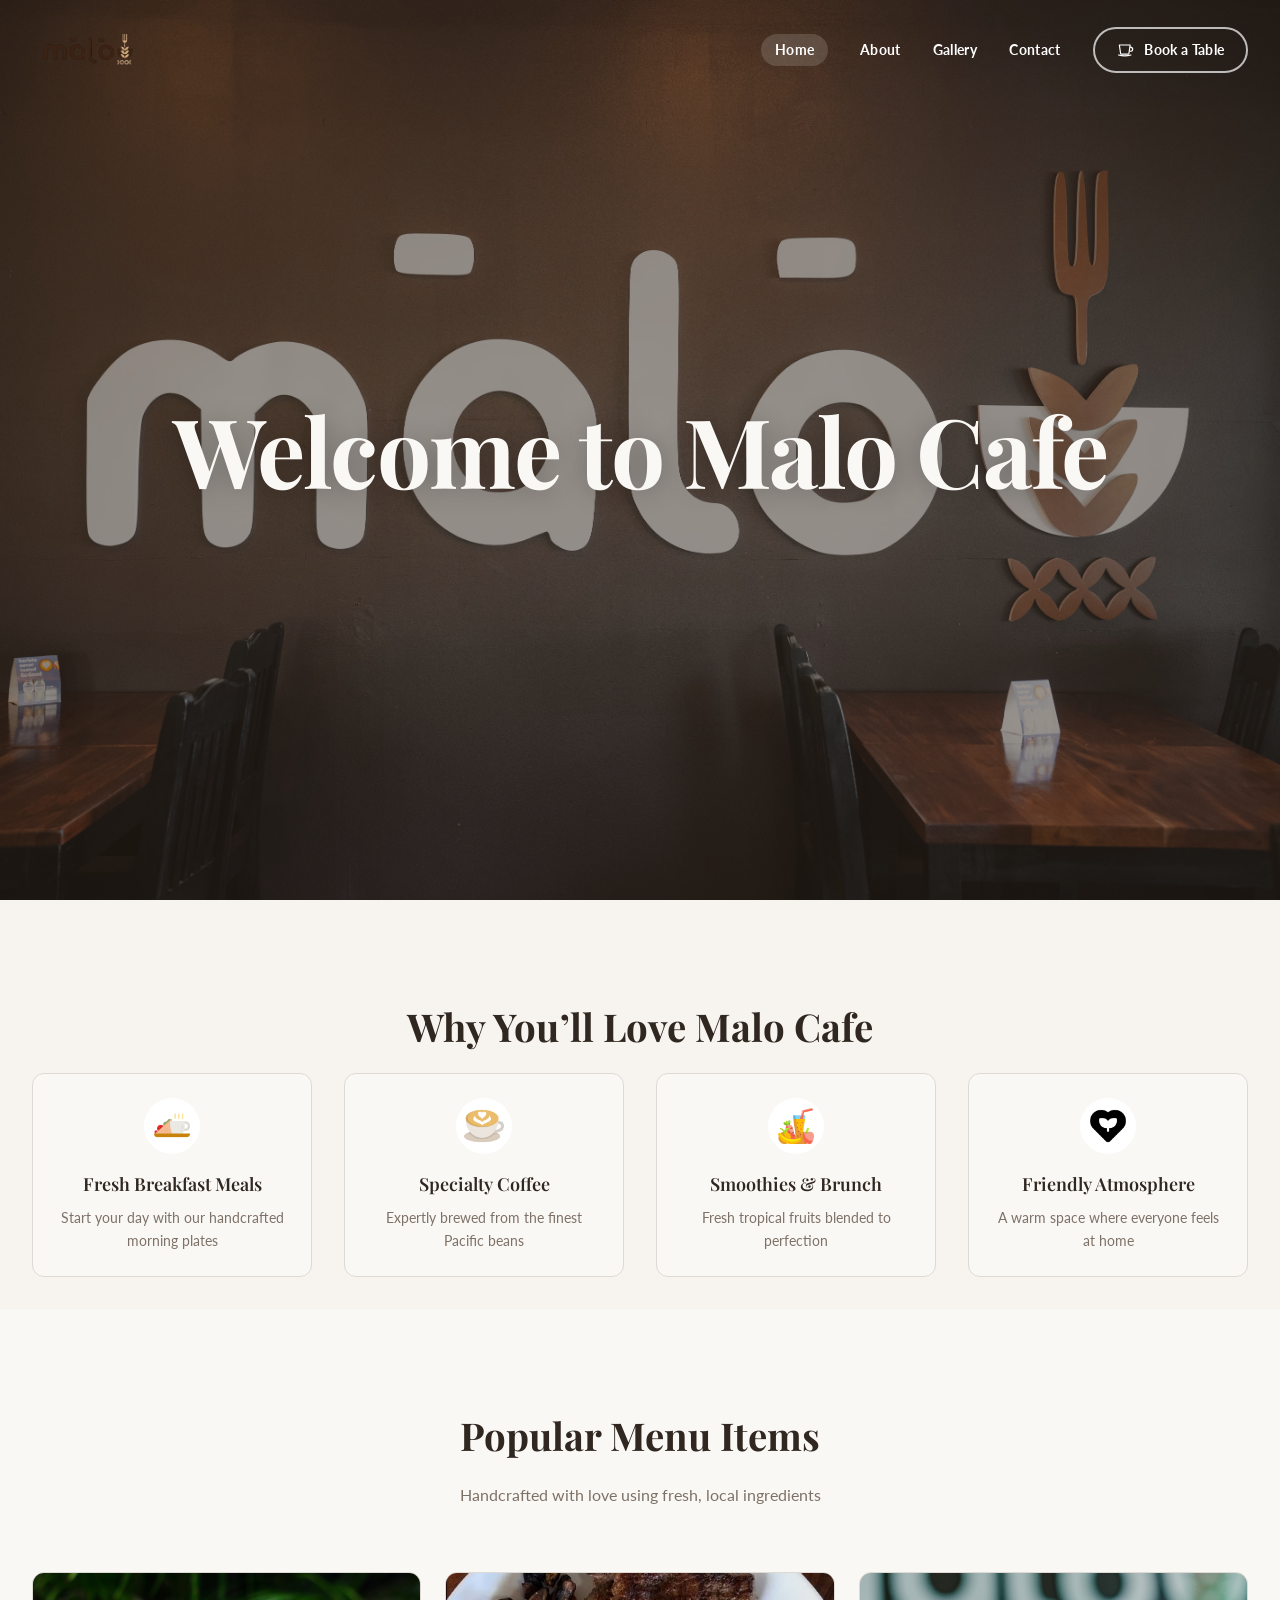
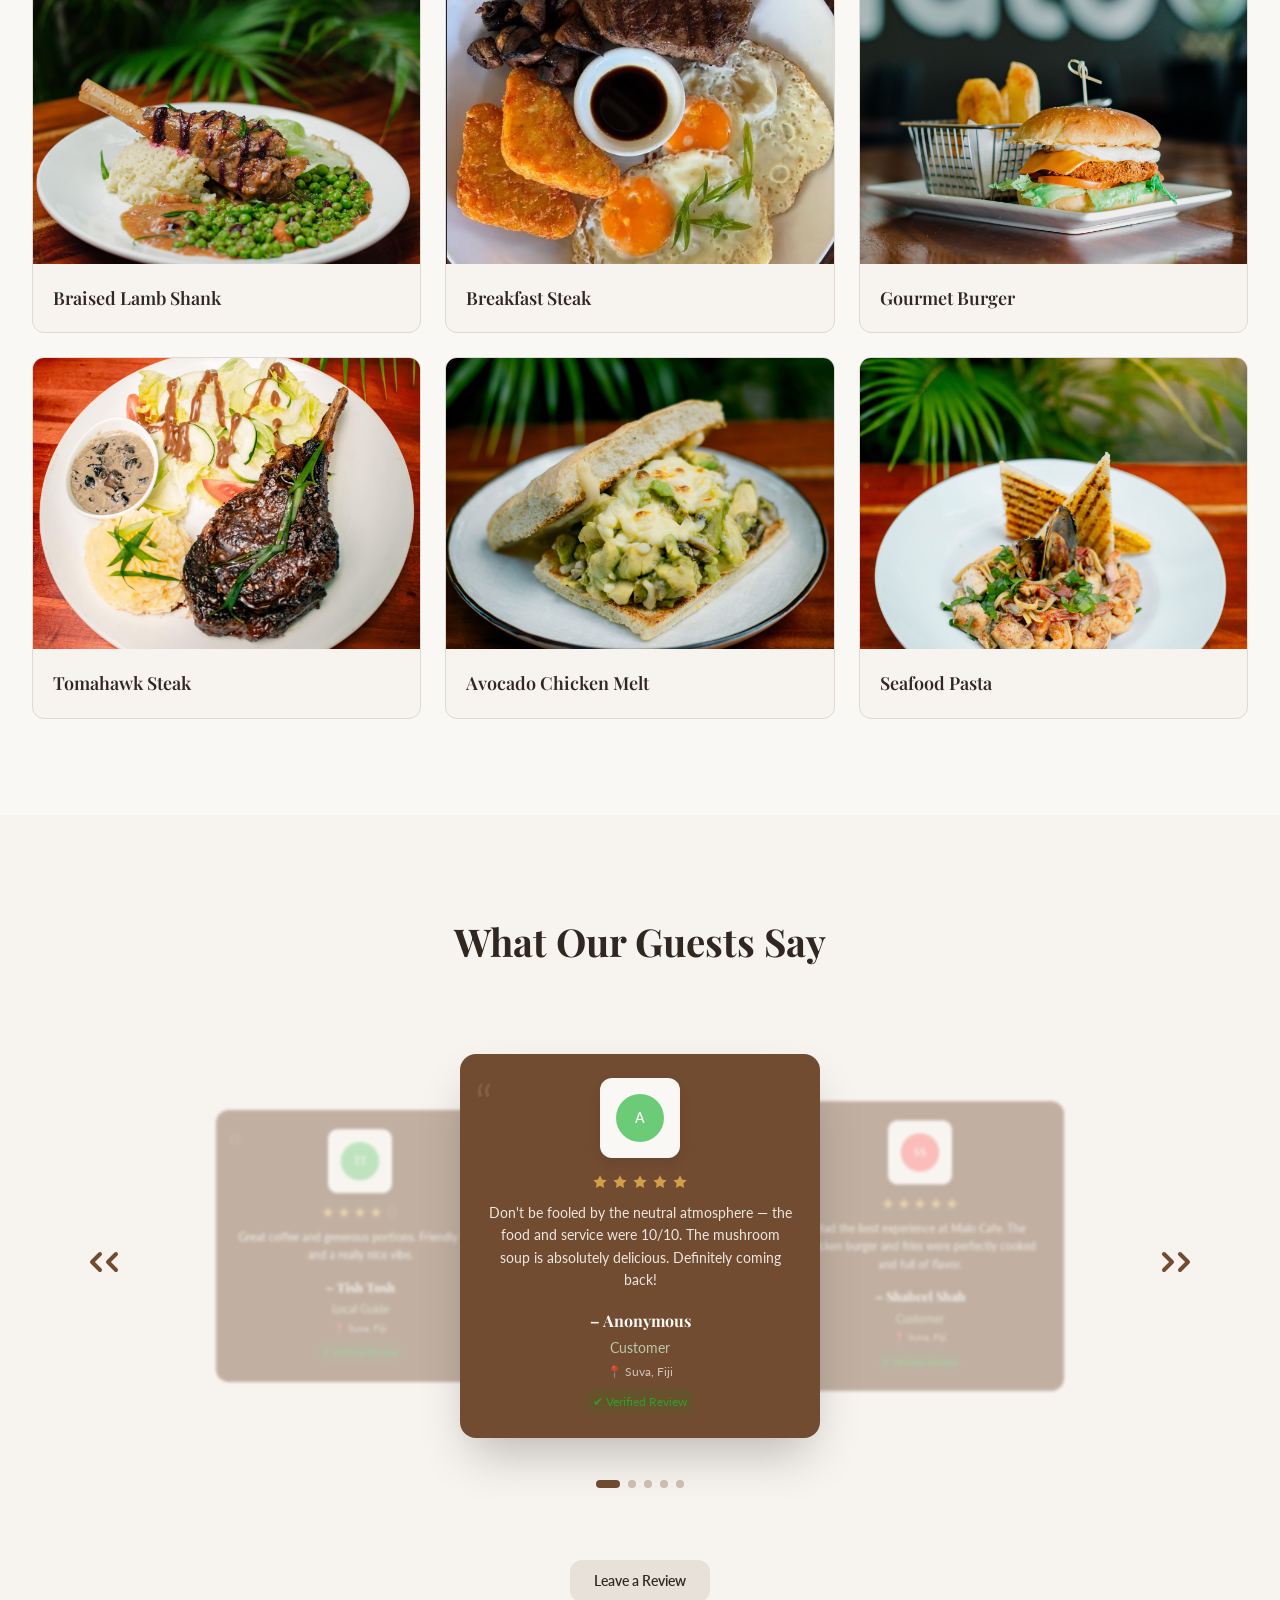
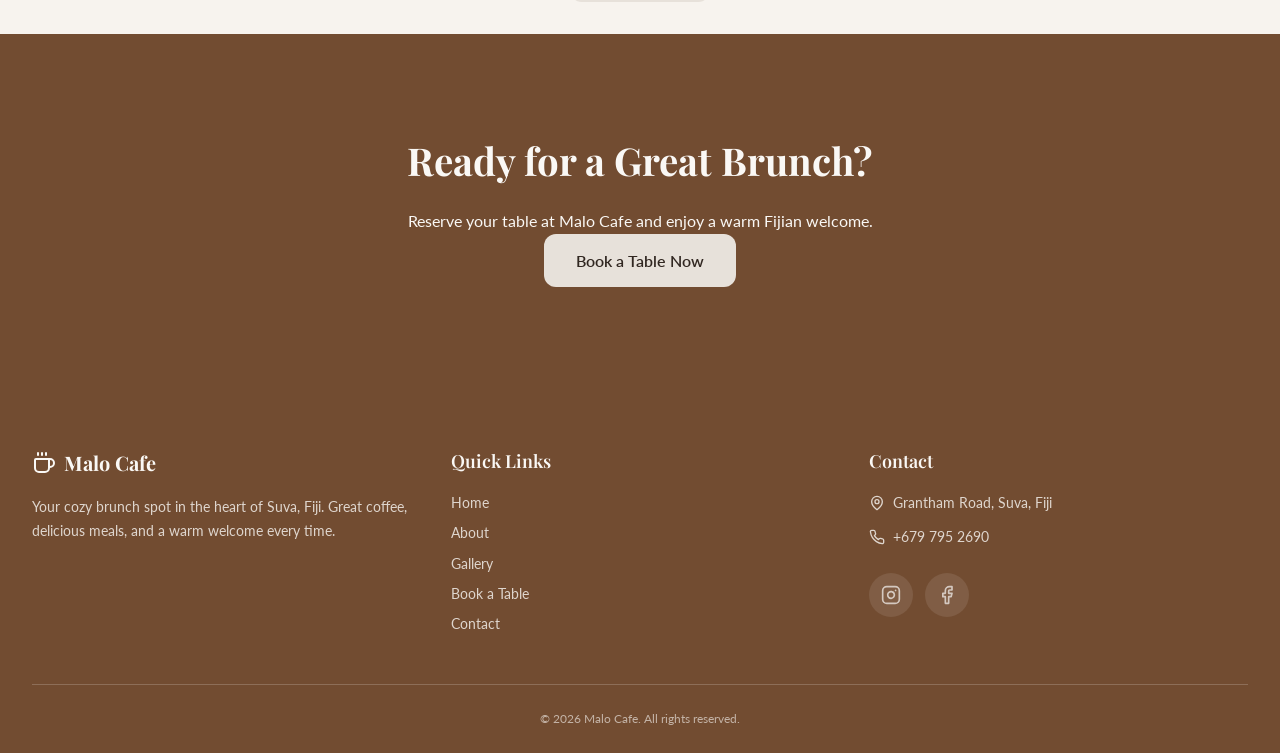
==== commit 1c7eadad: "Add files via upload" ====
--- a/index.html
+++ b/index.html
@@ -3,41 +3,57 @@
 <head>
   <meta charset="UTF-8">
   <meta name="viewport" content="width=device-width, initial-scale=1.0">
-  <title>Malo Cafe</title>
+
+  <title>Malo Cafe – Suva's Favourite Brunch Spot</title>
   <meta name="description" content="Malo Cafe is a relaxed cafe in Suva, Fiji known for great coffee, delicious breakfasts, fresh smoothies, and friendly service.">
   <meta name="theme-color" content="#5b3a22">
-  <link rel="stylesheet" href="style.css">
+
+  <!-- FIX: Canonical tag — prevents duplicate indexing of / and /index.html -->
+  <link rel="canonical" href="https://malocafe.com/">
+
+  <!-- Open Graph — rich previews when shared on social media / messaging -->
+  <meta property="og:type"        content="website">
+  <meta property="og:url"         content="https://malocafe.com/">
+  <meta property="og:title"       content="Malo Cafe – Suva's Favourite Brunch Spot">
+  <meta property="og:description" content="Great coffee, delicious breakfasts, fresh smoothies, and a warm welcome in the heart of Suva, Fiji.">
+  <meta property="og:image"       content="https://malocafe.com/images/bg_2.jpg">
+  <meta property="og:locale"      content="en_FJ">
+  <meta name="twitter:card"       content="summary_large_image">
+
+  <!-- Favicons -->
   <link rel="apple-touch-icon" sizes="180x180" href="/apple-touch-icon.png">
   <link rel="icon" type="image/png" sizes="32x32" href="images/favicon_io/favicon-32x32.png">
   <link rel="icon" type="image/png" sizes="16x16" href="images/favicon_io/favicon-16x16.png">
   <link rel="manifest" href="images/favicon_io/site.webmanifest">
+
+  <link rel="stylesheet" href="style.css">
 </head>
 
 <body class="home-page">
 
+<!-- ============ PRELOADER ============ -->
 <div class="preloader" id="preloader" aria-hidden="true">
   <div class="bg-grain"></div>
   <div class="bg-rings"></div>
- 
+
   <div class="marquee row1">
-    <span>ESPRESSO · LATTE · MOCHA · ESPRESSO · LATTE · MOCHA ·</span>
-    <span>ESPRESSO · LATTE · MOCHA · ESPRESSO · LATTE · MOCHA ·</span>
+    <span>ESPRESSO &middot; LATTE &middot; MOCHA &middot; ESPRESSO &middot; LATTE &middot; MOCHA &middot;</span>
+    <span>ESPRESSO &middot; LATTE &middot; MOCHA &middot; ESPRESSO &middot; LATTE &middot; MOCHA &middot;</span>
   </div>
   <div class="marquee row2">
-    <span>FRESH ROAST · SLOW BREW · FRESH ROAST · SLOW BREW ·</span>
-    <span>FRESH ROAST · SLOW BREW · FRESH ROAST · SLOW BREW ·</span>
-  </div>
- 
+    <span>FRESH ROAST &middot; SLOW BREW &middot; FRESH ROAST &middot; SLOW BREW &middot;</span>
+    <span>FRESH ROAST &middot; SLOW BREW &middot; FRESH ROAST &middot; SLOW BREW &middot;</span>
+  </div>
+
   <div class="stage">
     <div class="scene">
       <div class="ring"></div>
       <div class="ring inner"></div>
-    
- 
+
       <div class="bean b1"></div><div class="bean b2"></div>
       <div class="bean b3"></div><div class="bean b4"></div>
       <div class="bean b5"></div><div class="bean b6"></div>
- 
+
       <div class="cup">
         <div class="steam"><span></span><span></span><span></span></div>
         <div class="cup-body">
@@ -53,35 +69,39 @@
       </div>
     </div>
   </div>
- 
+
   <div class="word-wrap">
-    <div class="word" aria-label="MALOCAFE">
+    <!-- FIX: Space between words so screen readers say "MALO CAFE" not "MALOCAFE" -->
+    <div class="word" aria-label="MALO CAFE">
       <span>M</span><span>A</span><span>L</span><span>O</span>
       <span>C</span><span>A</span><span>F</span><span>E</span>
     </div>
-    <div class="tag">CRAFTED · ROASTED · SERVED</div>
-  </div>
- 
-  <div class="progress-wrap">
+    <div class="tag">CRAFTED &middot; ROASTED &middot; SERVED</div>
+  </div>
+
+  <!-- FIX: aria-hidden — prevents screen readers announcing the ticking % counter -->
+  <div class="progress-wrap" aria-hidden="true">
     <span>LOADING</span>
     <div class="bar"><i></i></div>
     <span class="pct" id="pct">0%</span>
   </div>
 </div>
 
-  <!-- Navbar -->
-  <nav class="navbar">
-    <div class="container">
-      <a href="index.html" class="navbar-brand">
-        <img src="images/nav-logo.png" alt="Malo Cafe Logo" class="logo-img">
-      </a>
-      <div class="nav-links">
-        <a href="index.html">Home</a>
-        <a href="about.html">About</a>
-        <a href="gallery.html">Gallery</a>
-        <a href="contact.html">Contact</a>
-        <a href="booking.html" class="btn-book pill-btn">
-        <svg class="cup-svg" viewBox="0 0 24 24" xmlns="http://www.w3.org/2000/svg">
+
+<!-- ============ NAVBAR ============ -->
+<nav class="navbar" role="navigation" aria-label="Main navigation">
+  <div class="container">
+    <a href="/index.html" class="navbar-brand">
+      <img src="images/nav-logo.png" alt="Malo Cafe – Home" class="logo-img">
+    </a>
+    <div class="nav-links">
+      <!-- FIX: All hrefs are root-relative to work from any directory -->
+      <a href="/index.html">Home</a>
+      <a href="/about.html">About</a>
+      <a href="/gallery.html">Gallery</a>
+      <a href="/contact.html">Contact</a>
+      <a href="/booking.html" class="btn-book pill-btn">
+        <svg class="cup-svg" viewBox="0 0 24 24" xmlns="http://www.w3.org/2000/svg" aria-hidden="true" focusable="false">
           <path class="steam-1" d="M7 4 Q6 2.5 7 1"/>
           <path class="steam-2" d="M10 4 Q9 2.5 10 1"/>
           <path class="steam-3" d="M13 4 Q12 2.5 13 1"/>
@@ -91,207 +111,258 @@
         </svg>
         Book a Table
       </a>
-      </div>
-<label class="hamburger" aria-label="Toggle menu">
-        <input type="checkbox" id="hamburger-check">
-        <svg viewBox="0 0 32 32">
-          <path class="line line-top-bottom" d="M27 10 13 10C10.8 10 9 8.2 9 6 9 3.5 10.8 2 13 2 15.2 2 17 3.8 17 6L17 26C17 28.2 18.8 30 21 30 23.2 30 25 28.2 25 26 25 23.8 23.2 22 21 22L7 22"></path>
-          <path class="line" d="M7 16 27 16"></path>
-        </svg>
-      </label>
-    </div>
-    <div class="mobile-menu">
-      <a href="index.html">Home</a>
-      <a href="about.html">About</a>
-      <a href="gallery.html">Gallery</a>
-      <a href="contact.html">Contact</a>
-      <a href="booking.html" class="btn-book-mobile">Book a Table</a>
-    </div>
-  </nav>
-
-  <!-- Hero -->
-<section class="hero">
-    <div class="hero-bg">
-      <picture>
-        <!-- Mobile phones (portrait & small landscape) -->
-        <source srcset="images/bg-phone.jpg" media="(max-width: 640px)">
-        <!-- Tablets and desktops -->
-        <img src="images/bg_2.jpg" alt="Malo Cafe interior">
-      </picture>
-      <div class="hero-overlay"></div>
-    </div>
-<div class="container">
-      <div class="hero-content animate-in">
-        <h1>Welcome to Malo Cafe</h1>
-      </div>
-    </div>
-  </section>
-
-  <!-- Highlights -->
-  <section class="section section-card">
-    <div class="container">
-      <div class="animate-in">
-        <h2 class="section-title">Why You'll Love Malo Cafe</h2>
-      </div>
-      <div class="grid-4" style="margin-top:4rem;">
-        <div class="highlight-card animate-in" data-delay="0">
-          <div class="highlight-icon">
-            <img src="images/icon/breakfast.png" alt="Fresh Breakfast Meals">          
-          </div>
-          <h3>Fresh Breakfast Meals</h3>
-          <p>Start your day with our handcrafted morning plates</p>
-        </div>
-        <div class="highlight-card animate-in" data-delay="0.1">
-          <div class="highlight-icon">
-             <img src="images/icon/coffee.png" alt="Specialty Coffee">
-          </div>
-          <h3>Specialty Coffee</h3>
-          <p>Expertly brewed from the finest Pacific beans</p>
-        </div>
-        <div class="highlight-card animate-in" data-delay="0.2">
-          <div class="highlight-icon">
-            <img src="images/icon/smoothie.png" alt="Smoothies">         
-          </div>
-          <h3>Smoothies & Brunch</h3>
-          <p>Fresh tropical fruits blended to perfection</p>
-        </div>
-        <div class="highlight-card animate-in" data-delay="0.3">
-          <div class="highlight-icon">
-            <img src="images/icon/friendly-atmosphere.png" alt="Friendly Atmosphere">          
-          </div>
-          <h3>Friendly Atmosphere</h3>
-          <p>A warm space where everyone feels at home</p>
-        </div>
-      </div>
-    </div>
-  </section>
-
-  <!-- Popular Menu -->
-  <section class="section">
-    <div class="container">
-      <div class="animate-in">
-        <h2 class="section-title">Popular Menu Items</h2>
-        <p class="section-subtitle">Handcrafted with love using fresh, local ingredients</p>
-      </div>
-      <div class="grid-3">
-        <div class="menu-card animate-in" data-delay="0">
-          <div class="img-wrap"><img src="images/braised-lamb-shank.jpg" alt="Braised Lamb Shank"></div>
-          <div class="info"><h3>Braised Lamb Shank</h3></div>
-        </div>
-        <div class="menu-card animate-in" data-delay="0.08">
-          <div class="img-wrap"><img src="images/Breakfast Steak.jpg" alt="Breakfast Steak"></div>
-          <div class="info"><h3>Breakfast Steak</h3></div>
-        </div>
-        <div class="menu-card animate-in" data-delay="0.16">
-          <div class="img-wrap"><img src="images/burger.jpg" alt="Gourmet Burger"></div>
-          <div class="info"><h3>Gourmet Burger</h3></div>
-        </div>
-        <div class="menu-card animate-in" data-delay="0.24">
-          <div class="img-wrap"><img src="images/Tomahawk steak.jpg" alt="Tomahawk steak"></div>
-          <div class="info"><h3>Tomahawk steak</h3></div>
-        </div>
-        <div class="menu-card animate-in" data-delay="0.32">
-          <div class="img-wrap"><img src="images/avocado chicken melt.jpg" alt="avocado chicken melt"></div>
-          <div class="info"><h3>Avocado Chicken Melt</h3></div>
-        </div>
-        <div class="menu-card animate-in" data-delay="0.4">
-          <div class="img-wrap"><img src="images/breakfast-spread.jpg" alt="Seafood Pasta"></div>
-          <div class="info"><h3>Seafood Pasta</h3></div>
-        </div>
-      </div>
-    </div>
-  </section>
-
-  <!-- Reviews -->
-  <section class="section section-card">
-    <div class="container">
-      <div class="animate-in">
-        <h2 class="section-title">What Our Guests Say</h2>
-      </div>
-      <div class="review-carousel" id="review-carousel">
-        <div class="carousel-track">
-          <!-- Cards rendered by JS -->
-        </div>
-        <button class="carousel-arrow carousel-prev" aria-label="Previous review">
-          <svg xmlns="http://www.w3.org/2000/svg" width="32" height="32" viewBox="0 0 24 24" fill="none" stroke="currentColor" stroke-width="3" stroke-linecap="round" stroke-linejoin="round"><polyline points="15 18 9 12 15 6"/></svg>
-          <svg xmlns="http://www.w3.org/2000/svg" width="32" height="32" viewBox="0 0 24 24" fill="none" stroke="currentColor" stroke-width="3" stroke-linecap="round" stroke-linejoin="round" style="margin-left:-16px"><polyline points="15 18 9 12 15 6"/></svg>
-        </button>
-        <button class="carousel-arrow carousel-next" aria-label="Next review">
-          <svg xmlns="http://www.w3.org/2000/svg" width="32" height="32" viewBox="0 0 24 24" fill="none" stroke="currentColor" stroke-width="3" stroke-linecap="round" stroke-linejoin="round"><polyline points="9 18 15 12 9 6"/></svg>
-          <svg xmlns="http://www.w3.org/2000/svg" width="32" height="32" viewBox="0 0 24 24" fill="none" stroke="currentColor" stroke-width="3" stroke-linecap="round" stroke-linejoin="round" style="margin-left:-16px"><polyline points="9 18 15 12 9 6"/></svg>
-        </button>
-        <div class="carousel-dots" id="carousel-dots"></div>
-      </div>
-    </div>
-    <a href="review.html" class="btn review">Leave a Review</a>
-  </section>
-
-  <!-- CTA -->
-  <section class="section section-primary">
-    <div class="container">
-      <div class="animate-in">
-        <h2 class="section-title">Ready for a Great Brunch?</h2>
-        <p style="font-size:1.125rem;opacity:0.9;margin-bottom:2rem;max-width:28rem;margin-left:auto;margin-right:auto;">
-          Reserve your table at Malo Cafe and enjoy a warm Fijian welcome.
-        </p>
-        <a href="booking.html" class="btn btn-lg btn-secondary">Book a Table Now</a>
-      </div>
-    </div>
-  </section>
-
-  <!-- Footer -->
-  <footer class="footer">
-    <div class="container">
-      <div class="footer-grid">
-        <div>
-          <div class="footer-brand">
-            <svg xmlns="http://www.w3.org/2000/svg" width="24" height="24" viewBox="0 0 24 24" fill="none" stroke="currentColor" stroke-width="2" stroke-linecap="round" stroke-linejoin="round"><path d="M10 2v2"/><path d="M14 2v2"/><path d="M16 8a1 1 0 0 1 1 1v8a4 4 0 0 1-4 4H7a4 4 0 0 1-4-4V9a1 1 0 0 1 1-1h14a4 4 0 1 1 0 8h-1"/><path d="M6 2v2"/></svg>
-            <span>Malo Cafe</span>
-          </div>
-          <p>Your cozy brunch spot in the heart of Suva, Fiji. Great coffee, delicious meals, and a warm welcome every time.</p>
-        </div>
-        <div>
-          <h4>Quick Links</h4>
+    </div>
+    <label class="hamburger" aria-label="Toggle mobile menu">
+      <input type="checkbox" id="hamburger-check">
+      <svg viewBox="0 0 32 32" aria-hidden="true" focusable="false">
+        <path class="line line-top-bottom" d="M27 10 13 10C10.8 10 9 8.2 9 6 9 3.5 10.8 2 13 2 15.2 2 17 3.8 17 6L17 26C17 28.2 18.8 30 21 30 23.2 30 25 28.2 25 26 25 23.8 23.2 22 21 22L7 22"></path>
+        <path class="line" d="M7 16 27 16"></path>
+      </svg>
+    </label>
+  </div>
+  <div class="mobile-menu">
+    <a href="/index.html">Home</a>
+    <a href="/about.html">About</a>
+    <a href="/gallery.html">Gallery</a>
+    <a href="/contact.html">Contact</a>
+    <a href="/booking.html" class="btn-book-mobile">Book a Table</a>
+  </div>
+</nav>
+
+
+<!-- ============ HERO ============ -->
+<section class="hero" aria-label="Welcome to Malo Cafe">
+  <div class="hero-bg">
+    <picture>
+      <!-- Mobile phones (portrait & small landscape) -->
+      <source srcset="images/bg-phone.jpg" media="(max-width: 640px)">
+      <!-- Tablets and desktops -->
+      <!--
+        FIX: loading="eager" + fetchpriority="high" — hero image is the LCP element.
+        FIX: width/height declared to prevent layout shift (CLS).
+        NOTE: Filenames with spaces (e.g. "Breakfast Steak.jpg") should ideally
+        be renamed to use hyphens. Referenced as-is below to avoid breaking
+        existing deployments — rename files and update paths when convenient.
+      -->
+      <img
+        src="images/bg_2.jpg"
+        alt="Inside Malo Cafe — warm, welcoming seating area"
+        loading="eager"
+        fetchpriority="high"
+        width="1920"
+        height="1080"
+      >
+    </picture>
+    <div class="hero-overlay" aria-hidden="true"></div>
+  </div>
+  <div class="container">
+    <div class="hero-content animate-in">
+      <h1>Welcome to Malo Cafe</h1>
+    </div>
+  </div>
+</section>
+
+
+<!-- ============ HIGHLIGHTS ============ -->
+<section class="section section-card" aria-labelledby="highlights-heading">
+  <div class="container">
+    <div class="animate-in">
+      <h2 class="section-title" id="highlights-heading">Why You&rsquo;ll Love Malo Cafe</h2>
+    </div>
+    <div class="grid-4 grid-4-spaced">
+      <div class="highlight-card animate-in" data-delay="0">
+        <div class="highlight-icon">
+          <img src="images/icon/breakfast.png" alt="" aria-hidden="true" loading="lazy" width="40" height="40">
+        </div>
+        <h3>Fresh Breakfast Meals</h3>
+        <p>Start your day with our handcrafted morning plates</p>
+      </div>
+      <div class="highlight-card animate-in" data-delay="0.1">
+        <div class="highlight-icon">
+          <img src="images/icon/coffee.png" alt="" aria-hidden="true" loading="lazy" width="40" height="40">
+        </div>
+        <h3>Specialty Coffee</h3>
+        <p>Expertly brewed from the finest Pacific beans</p>
+      </div>
+      <div class="highlight-card animate-in" data-delay="0.2">
+        <div class="highlight-icon">
+          <img src="images/icon/smoothie.png" alt="" aria-hidden="true" loading="lazy" width="40" height="40">
+        </div>
+        <h3>Smoothies &amp; Brunch</h3>
+        <p>Fresh tropical fruits blended to perfection</p>
+      </div>
+      <div class="highlight-card animate-in" data-delay="0.3">
+        <div class="highlight-icon">
+          <img src="images/icon/friendly-atmosphere.png" alt="" aria-hidden="true" loading="lazy" width="40" height="40">
+        </div>
+        <h3>Friendly Atmosphere</h3>
+        <p>A warm space where everyone feels at home</p>
+      </div>
+    </div>
+  </div>
+</section>
+
+
+<!-- ============ POPULAR MENU ============ -->
+<section class="section" aria-labelledby="menu-heading">
+  <div class="container">
+    <div class="animate-in">
+      <h2 class="section-title" id="menu-heading">Popular Menu Items</h2>
+      <p class="section-subtitle">Handcrafted with love using fresh, local ingredients</p>
+    </div>
+    <div class="grid-3">
+      <div class="menu-card animate-in" data-delay="0">
+        <div class="img-wrap">
+          <img src="images/braised-lamb-shank.jpg" alt="Braised Lamb Shank" loading="lazy" width="600" height="450">
+        </div>
+        <div class="info"><h3>Braised Lamb Shank</h3></div>
+      </div>
+      <div class="menu-card animate-in" data-delay="0.08">
+        <div class="img-wrap">
+          <!-- NOTE: Filename has a space — encode or rename to breakfast-steak.jpg -->
+          <img src="images/Breakfast%20Steak.jpg" alt="Breakfast Steak" loading="lazy" width="600" height="450">
+        </div>
+        <div class="info"><h3>Breakfast Steak</h3></div>
+      </div>
+      <div class="menu-card animate-in" data-delay="0.16">
+        <div class="img-wrap">
+          <img src="images/burger.jpg" alt="Gourmet Burger" loading="lazy" width="600" height="450">
+        </div>
+        <div class="info"><h3>Gourmet Burger</h3></div>
+      </div>
+      <div class="menu-card animate-in" data-delay="0.24">
+        <div class="img-wrap">
+          <!-- NOTE: Filename has a space — encode or rename to tomahawk-steak.jpg -->
+          <img src="images/Tomahawk%20steak.jpg" alt="Tomahawk Steak" loading="lazy" width="600" height="450">
+        </div>
+        <div class="info"><h3>Tomahawk Steak</h3></div>
+      </div>
+      <div class="menu-card animate-in" data-delay="0.32">
+        <div class="img-wrap">
+          <!-- NOTE: Filename has a space — encode or rename to avocado-chicken-melt.jpg -->
+          <img src="images/avocado%20chicken%20melt.jpg" alt="Avocado Chicken Melt" loading="lazy" width="600" height="450">
+        </div>
+        <div class="info"><h3>Avocado Chicken Melt</h3></div>
+      </div>
+      <div class="menu-card animate-in" data-delay="0.4">
+        <div class="img-wrap">
+          <img src="images/breakfast-spread.jpg" alt="Seafood Pasta" loading="lazy" width="600" height="450">
+        </div>
+        <div class="info"><h3>Seafood Pasta</h3></div>
+      </div>
+    </div>
+  </div>
+</section>
+
+
+<!-- ============ REVIEWS ============ -->
+<section class="section section-card" aria-labelledby="reviews-heading">
+  <div class="container">
+    <div class="animate-in">
+      <h2 class="section-title" id="reviews-heading">What Our Guests Say</h2>
+    </div>
+    <div class="review-carousel" id="review-carousel" role="region" aria-label="Customer reviews carousel">
+      <div class="carousel-track" aria-live="polite" aria-atomic="true">
+        <!-- Cards rendered by script.js -->
+      </div>
+      <button class="carousel-arrow carousel-prev" aria-label="Previous review" type="button">
+        <svg xmlns="http://www.w3.org/2000/svg" width="32" height="32" viewBox="0 0 24 24" fill="none" stroke="currentColor" stroke-width="3" stroke-linecap="round" stroke-linejoin="round" aria-hidden="true" focusable="false"><polyline points="15 18 9 12 15 6"/></svg>
+        <svg xmlns="http://www.w3.org/2000/svg" width="32" height="32" viewBox="0 0 24 24" fill="none" stroke="currentColor" stroke-width="3" stroke-linecap="round" stroke-linejoin="round" aria-hidden="true" focusable="false" style="margin-left:-16px"><polyline points="15 18 9 12 15 6"/></svg>
+      </button>
+      <button class="carousel-arrow carousel-next" aria-label="Next review" type="button">
+        <svg xmlns="http://www.w3.org/2000/svg" width="32" height="32" viewBox="0 0 24 24" fill="none" stroke="currentColor" stroke-width="3" stroke-linecap="round" stroke-linejoin="round" aria-hidden="true" focusable="false"><polyline points="9 18 15 12 9 6"/></svg>
+        <svg xmlns="http://www.w3.org/2000/svg" width="32" height="32" viewBox="0 0 24 24" fill="none" stroke="currentColor" stroke-width="3" stroke-linecap="round" stroke-linejoin="round" aria-hidden="true" focusable="false" style="margin-left:-16px"><polyline points="9 18 15 12 9 6"/></svg>
+      </button>
+      <div class="carousel-dots" id="carousel-dots" role="tablist" aria-label="Review navigation dots"></div>
+    </div>
+  </div>
+  <a href="/review.html" class="btn review">Leave a Review</a>
+</section>
+
+
+<!-- ============ CTA ============ -->
+<section class="section section-primary" aria-labelledby="cta-heading">
+  <div class="container">
+    <div class="animate-in">
+      <h2 class="section-title" id="cta-heading">Ready for a Great Brunch?</h2>
+      <p class="cta-text">
+        Reserve your table at Malo Cafe and enjoy a warm Fijian welcome.
+      </p>
+      <a href="/booking.html" class="btn btn-lg btn-secondary">Book a Table Now</a>
+    </div>
+  </div>
+</section>
+
+
+<!-- ============ FOOTER ============ -->
+<footer class="footer" role="contentinfo">
+  <div class="container">
+    <div class="footer-grid">
+      <div>
+        <div class="footer-brand">
+          <svg xmlns="http://www.w3.org/2000/svg" width="24" height="24" viewBox="0 0 24 24" fill="none" stroke="currentColor" stroke-width="2" stroke-linecap="round" stroke-linejoin="round" aria-hidden="true" focusable="false"><path d="M10 2v2"/><path d="M14 2v2"/><path d="M16 8a1 1 0 0 1 1 1v8a4 4 0 0 1-4 4H7a4 4 0 0 1-4-4V9a1 1 0 0 1 1-1h14a4 4 0 1 1 0 8h-1"/><path d="M6 2v2"/></svg>
+          <span>Malo Cafe</span>
+        </div>
+        <p>Your cozy brunch spot in the heart of Suva, Fiji. Great coffee, delicious meals, and a warm welcome every time.</p>
+      </div>
+      <div>
+        <h4>Quick Links</h4>
+        <nav aria-label="Footer navigation">
           <div class="footer-links">
-            <a href="index.html">Home</a>
-            <a href="about.html">About</a>
-            <a href="gallery.html">Gallery</a>
-            <a href="booking.html">Book a Table</a>
-            <a href="contact.html">Contact</a>
-          </div>
-        </div>
-        <div>
-          <h4>Contact</h4>
-          <div class="footer-contact">
-            <div class="footer-contact-item">
-              <svg xmlns="http://www.w3.org/2000/svg" width="16" height="16" viewBox="0 0 24 24" fill="none" stroke="currentColor" stroke-width="2" stroke-linecap="round" stroke-linejoin="round"><path d="M20 10c0 6-8 12-8 12s-8-6-8-12a8 8 0 0 1 16 0Z"/><circle cx="12" cy="10" r="3"/></svg>
-              <span>Grantham Road, Suva, Fiji</span>
-            </div>
-            <div class="footer-contact-item">
-              <svg xmlns="http://www.w3.org/2000/svg" width="16" height="16" viewBox="0 0 24 24" fill="none" stroke="currentColor" stroke-width="2" stroke-linecap="round" stroke-linejoin="round"><path d="M22 16.92v3a2 2 0 0 1-2.18 2 19.79 19.79 0 0 1-8.63-3.07 19.5 19.5 0 0 1-6-6 19.79 19.79 0 0 1-3.07-8.67A2 2 0 0 1 4.11 2h3a2 2 0 0 1 2 1.72c.127.96.361 1.903.7 2.81a2 2 0 0 1-.45 2.11L8.09 9.91a16 16 0 0 0 6 6l1.27-1.27a2 2 0 0 1 2.11-.45c.907.339 1.85.573 2.81.7A2 2 0 0 1 22 16.92Z"/></svg>
-              <span>+679 795 2690</span>
-            </div>
-                        <div class="footer-social">
-              <a href="https://www.instagram.com/malocafefiji/" class="footer-social-btn social-instagram" aria-label="Instagram" target="_blank">
-                <div class="footer-social-fill"></div>
-                <svg xmlns="http://www.w3.org/2000/svg" width="20" height="20" viewBox="0 0 24 24" fill="none" stroke="currentColor" stroke-width="2" stroke-linecap="round" stroke-linejoin="round"><rect width="20" height="20" x="2" y="2" rx="5" ry="5"/><path d="M16 11.37A4 4 0 1 1 12.63 8 4 4 0 0 1 16 11.37z"/><line x1="17.5" x2="17.51" y1="6.5" y2="6.5"/></svg>
-                <span class="footer-social-tooltip">Instagram</span>
-              </a>
-              <a href="https://www.facebook.com/p/Malo-Cafe-Fiji-61567875821662/" class="footer-social-btn social-facebook" aria-label="Facebook" target="_blank">
-                <div class="footer-social-fill"></div>
-                <svg xmlns="http://www.w3.org/2000/svg" width="20" height="20" viewBox="0 0 24 24" fill="none" stroke="currentColor" stroke-width="2" stroke-linecap="round" stroke-linejoin="round"><path d="M18 2h-3a5 5 0 0 0-5 5v3H7v4h3v8h4v-8h3l1-4h-4V7a1 1 0 0 1 1-1h3z"/></svg>
-                <span class="footer-social-tooltip">Facebook</span>
-              </a>
-            </div>
-          </div>
-        </div>
-      </div>
-      <div class="footer-bottom">
-        <p>&copy; 2026 Malo Cafe. All rights reserved.</p>
-      </div>
-    </div>
-  </footer>
-
-  <script src="script.js"></script>
+            <a href="/index.html">Home</a>
+            <a href="/about.html">About</a>
+            <a href="/gallery.html">Gallery</a>
+            <a href="/booking.html">Book a Table</a>
+            <a href="/contact.html">Contact</a>
+          </div>
+        </nav>
+      </div>
+      <div>
+        <h4>Contact</h4>
+        <div class="footer-contact">
+          <div class="footer-contact-item">
+            <svg xmlns="http://www.w3.org/2000/svg" width="16" height="16" viewBox="0 0 24 24" fill="none" stroke="currentColor" stroke-width="2" stroke-linecap="round" stroke-linejoin="round" aria-hidden="true" focusable="false"><path d="M20 10c0 6-8 12-8 12s-8-6-8-12a8 8 0 0 1 16 0Z"/><circle cx="12" cy="10" r="3"/></svg>
+            <span>Grantham Road, Suva, Fiji</span>
+          </div>
+          <div class="footer-contact-item">
+            <svg xmlns="http://www.w3.org/2000/svg" width="16" height="16" viewBox="0 0 24 24" fill="none" stroke="currentColor" stroke-width="2" stroke-linecap="round" stroke-linejoin="round" aria-hidden="true" focusable="false"><path d="M22 16.92v3a2 2 0 0 1-2.18 2 19.79 19.79 0 0 1-8.63-3.07 19.5 19.5 0 0 1-6-6 19.79 19.79 0 0 1-3.07-8.67A2 2 0 0 1 4.11 2h3a2 2 0 0 1 2 1.72c.127.96.361 1.903.7 2.81a2 2 0 0 1-.45 2.11L8.09 9.91a16 16 0 0 0 6 6l1.27-1.27a2 2 0 0 1 2.11-.45c.907.339 1.85.573 2.81.7A2 2 0 0 1 22 16.92Z"/></svg>
+            <!-- FIX: Phone number as a callable link on mobile -->
+            <a href="tel:+6797952690">+679 795 2690</a>
+          </div>
+          <div class="footer-social">
+            <!-- FIX: rel="noopener noreferrer" on all target="_blank" links -->
+            <a
+              href="https://www.instagram.com/malocafefiji/"
+              class="footer-social-btn social-instagram"
+              aria-label="Malo Cafe on Instagram"
+              target="_blank"
+              rel="noopener noreferrer"
+            >
+              <div class="footer-social-fill" aria-hidden="true"></div>
+              <svg xmlns="http://www.w3.org/2000/svg" width="20" height="20" viewBox="0 0 24 24" fill="none" stroke="currentColor" stroke-width="2" stroke-linecap="round" stroke-linejoin="round" aria-hidden="true" focusable="false"><rect width="20" height="20" x="2" y="2" rx="5" ry="5"/><path d="M16 11.37A4 4 0 1 1 12.63 8 4 4 0 0 1 16 11.37z"/><line x1="17.5" x2="17.51" y1="6.5" y2="6.5"/></svg>
+              <span class="footer-social-tooltip" aria-hidden="true">Instagram</span>
+            </a>
+            <a
+              href="https://www.facebook.com/p/Malo-Cafe-Fiji-61567875821662/"
+              class="footer-social-btn social-facebook"
+              aria-label="Malo Cafe on Facebook"
+              target="_blank"
+              rel="noopener noreferrer"
+            >
+              <div class="footer-social-fill" aria-hidden="true"></div>
+              <svg xmlns="http://www.w3.org/2000/svg" width="20" height="20" viewBox="0 0 24 24" fill="none" stroke="currentColor" stroke-width="2" stroke-linecap="round" stroke-linejoin="round" aria-hidden="true" focusable="false"><path d="M18 2h-3a5 5 0 0 0-5 5v3H7v4h3v8h4v-8h3l1-4h-4V7a1 1 0 0 1 1-1h3z"/></svg>
+              <span class="footer-social-tooltip" aria-hidden="true">Facebook</span>
+            </a>
+          </div>
+        </div>
+      </div>
+    </div>
+    <div class="footer-bottom">
+      <p>&copy; 2026 Malo Cafe. All rights reserved.</p>
+    </div>
+  </div>
+</footer>
+
+<script src="script.js"></script>
 </body>
 </html>
--- a/style.css
+++ b/style.css
@@ -24,6 +24,7 @@
    19. Page Transition Loader
    20. Review Form (star rating, upload)
    21. Responsive overrides
+   22. Print
    ============================================================ */
 
 
@@ -65,48 +66,51 @@
   --caramel:  #d4904a;
   --crema:    #e6c089;
   --gold:     #f0c270;
+
+  /* Tell the browser this is a light-only page so it doesn't
+     inject dark-mode colours into inputs / scrollbars */
+  color-scheme: light;
 }
 
 
 /* ===== 2. BASE STYLES ===== */
 
-html { scroll-behavior: smooth; }
-
+html {
+  scroll-behavior: smooth;
+  /* Firefox scrollbar */
+  scrollbar-width: thin;
+  scrollbar-color: var(--cafe-brown) var(--cafe-cream);
+}
+ 
 body {
   font-family: 'Lato', sans-serif;
   background: var(--background);
   color: var(--foreground);
   -webkit-font-smoothing: antialiased;
+  -moz-osx-font-smoothing: grayscale;
   line-height: 1.6;
-  /* FIX: Removed `transition: opacity` from body — it caused a flash on page load
-     because opacity starts at default (1) with no trigger to change it.
-     The loaded class below handles the post-preloader reveal cleanly. */
-}
-
-/* FIX: Body starts invisible only when the preloader is present (index.html).
-   This prevents a flash of unstyled content. The preloader page uses .home-page. */
-.home-page body:not(.loaded) {
-  /* intentionally empty — preloader covers everything */
-}
-
-body.loaded {
-  opacity: 1;
-}
-
+}
+ 
 h1, h2, h3, h4, h5, h6 { font-family: 'Playfair Display', serif; }
-
-a { text-decoration: none; color: inherit; }
+ 
+a   { text-decoration: none; color: inherit; }
 img { max-width: 100%; display: block; }
 button { cursor: pointer; font-family: inherit; }
-
-/* FIX: Improved focus styles for keyboard navigation accessibility */
+ 
+/* Accessible focus ring — visible only for keyboard users */
 :focus-visible {
   outline: 3px solid var(--primary);
   outline-offset: 3px;
   border-radius: 4px;
 }
-
+ 
 .container { max-width: 1400px; margin: 0 auto; padding: 0 2rem; }
+ 
+/* Chrome/Edge/Safari scrollbar */
+::-webkit-scrollbar            { width: 10px; }
+::-webkit-scrollbar-track      { background: var(--cafe-cream); border-radius: 10px; }
+::-webkit-scrollbar-thumb      { background: linear-gradient(180deg, var(--cafe-brown), #8b5c2c); border-radius: 10px; border: 2px solid var(--cafe-cream); }
+::-webkit-scrollbar-thumb:hover { background: linear-gradient(180deg, #8b5c2c, var(--cafe-brown)); }
 
 
 /* ===== 3. NAVBAR ===== */
@@ -116,18 +120,22 @@
   top: 0; left: 0; right: 0;
   z-index: 50;
   padding: 1.25rem 0;
-  transition: all 0.3s;
+  transition: background 0.3s, box-shadow 0.3s, padding 0.3s;
 }
 
 .navbar.scrolled {
   background: rgba(248, 246, 243, 0.95);
   backdrop-filter: blur(12px);
-  -webkit-backdrop-filter: blur(12px); /* FIX: Safari prefix */
+  -webkit-backdrop-filter: blur(12px);
   box-shadow: 0 4px 20px rgba(0, 0, 0, 0.08);
   padding: 0.75rem 0;
 }
 
-.navbar .container { display: flex; align-items: center; justify-content: space-between; }
+.navbar .container { 
+  display: flex; 
+  align-items: center; 
+  justify-content: space-between; 
+}
 
 .navbar-brand {
   display: flex;
@@ -136,7 +144,10 @@
   text-decoration: none;
 }
 
-.nav-links { display: flex; align-items: center; gap: 2rem; }
+.nav-links { display: flex;
+  align-items: center; 
+  gap: 2rem; 
+}
 
 .nav-links a {
   font-size: 0.875rem;
@@ -146,7 +157,9 @@
   transition: color 0.2s, background 0.2s;
 }
 
-.nav-links a:hover { color: var(--primary); }
+.nav-links a:hover { 
+  color: var(--primary); 
+}
 
 .nav-links a.active {
   color: var(--primary);
@@ -155,7 +168,7 @@
   border-radius: 999px;
 }
 
-/* Buttons */
+/* ===== BUTTONS ===== */
 .btn {
   display: inline-flex;
   align-items: center;
@@ -167,18 +180,37 @@
   border: none;
   background: var(--primary);
   color: var(--primary-foreground);
-  transition: all 0.2s;
-}
-.btn:hover         { opacity: 0.9; }
-.btn-lg            { padding: 0.875rem 2rem; font-size: 1rem; }
-
-.btn-secondary     { color: var(--foreground); background-color: hsl(35, 20%, 88%); }
-.btn-full          { width: 100%; }
-.btn-primary       { transition: transform 0.2s, box-shadow 0.2s; }
-.btn-primary:hover { transform: translateY(-2px); box-shadow: 0 10px 20px rgba(0, 0, 0, 0.1); }
+  transition: opacity 0.2s, transform 0.2s, box-shadow 0.2s;
+}
+.btn:hover {
+   opacity: 0.9; 
+  }
+.btn-lg { 
+  padding: 0.875rem 2rem; 
+  font-size: 1rem; 
+}
+
+.btn-secondary { 
+  color: var(--foreground); 
+  background-color: hsl(35, 20%, 88%); 
+}
+.btn-full {
+  width: 100%; 
+}
+.btn-primary { 
+  transition: transform 0.2s, box-shadow 0.2s; 
+}
+.btn-primary:hover { 
+  transform: translateY(-2px); 
+  box-shadow: 0 10px 20px rgba(0, 0, 0, 0.1); 
+}
 
 
 /* ===== COFFEE BOOKING BUTTON ===== */
+
+.pill-btn { 
+  border-radius: 999px; 
+}
 
 .btn-book {
   display: inline-flex;
@@ -186,7 +218,7 @@
   gap: 8px;
   padding: 0.6rem 1.35rem;
   background: var(--primary);
-  color: white !important;
+  color: white ;
   border: none;
   border-radius: 999px;
   font-size: 0.875rem;
@@ -198,8 +230,12 @@
   transition: background 0.25s, transform 0.2s, color 0.2s;
 }
 
-/* FIX: Hover color was 'black' which clashes with the brown bg — use white */
-.btn-book:hover { background: #8b5c2c; transform: translateY(-1px); color: rgb(255, 255, 255) !important; }
+
+.btn-book:hover { 
+  background: #8b5c2c; 
+  transform: translateY(-1px);
+  color: #ffffff ; 
+}
 
 .btn-book .cup-svg {
   width: 20px;
@@ -246,14 +282,19 @@
   width: 100%;
   justify-content: center;
 }
-.btn-book-mobile:hover { background: #8b5c2c; color: #ffffff; }
+
+.btn-book-mobile:hover {
+  background: #8b5c2c; 
+  color: #ffffff; 
+}
 
 @media (max-width: 768px) {
   .btn-book        { display: none; }
   .btn-book-mobile { display: inline-flex; }
 }
 
-/* Hamburger & mobile menu */
+/* ===== HAMBURGER & MOBILE MENU ===== */
+
 .hamburger {
   display: none;
   cursor: pointer;
@@ -261,11 +302,16 @@
   border: none;
   padding: 0;
 }
-.hamburger input { display: none; }
+
+.hamburger input { 
+  display: none; 
+}
+
 .hamburger svg {
   height: 2.25rem;
   transition: transform 600ms cubic-bezier(0.4, 0, 0.2, 1);
 }
+
 .hamburger .line {
   fill: none;
   stroke: var(--foreground);
@@ -276,8 +322,15 @@
     stroke-dasharray 600ms cubic-bezier(0.4, 0, 0.2, 1),
     stroke-dashoffset 600ms cubic-bezier(0.4, 0, 0.2, 1);
 }
-.hamburger .line-top-bottom { stroke-dasharray: 12 63; }
-.hamburger input:checked + svg { transform: rotate(-45deg); }
+
+.hamburger .line-top-bottom {
+  stroke-dasharray: 12 63; 
+}
+
+.hamburger input:checked + svg { 
+  transform: rotate(-45deg); 
+}
+
 .hamburger input:checked + svg .line-top-bottom {
   stroke-dasharray: 20 300;
   stroke-dashoffset: -32.42;
@@ -290,31 +343,68 @@
   gap: 1rem;
   background: rgba(248, 246, 243, 0.98);
   backdrop-filter: blur(12px);
-  -webkit-backdrop-filter: blur(12px); /* FIX: Safari prefix */
+  -webkit-backdrop-filter: blur(12px); 
   border-top: 1px solid var(--border);
   padding: 1.5rem 2rem;
 }
-.mobile-menu.open { display: flex; }
-.mobile-menu a { font-size: 1rem; font-weight: 500; color: var(--muted-foreground); }
+
+.mobile-menu.open { 
+  display: flex; 
+}
+
+.mobile-menu a { 
+  font-size: 1rem; 
+  font-weight: 500; 
+  color: var(--muted-foreground); 
+}
+
 .mobile-menu a:hover,
-.mobile-menu a.active { color: var(--primary); }
-
-/* Home page — transparent navbar over hero */
-.home-page .navbar { background: transparent; }
-.home-page .navbar .nav-links a:not(.btn) { color: white; background: none; }
-.home-page .navbar .nav-links a:not(.btn):hover { color: rgba(255,255,255,0.75); background: none; }
-.home-page .navbar .nav-links a.active:not(.btn) { color: white; background: rgba(255,255,255,0.15); }
-.home-page .navbar .btn { background: var(--primary); color: white; }
-.home-page .navbar .btn:hover { background: #8b5c2c; color: white; }
+.mobile-menu a.active { 
+  color: var(--primary); 
+}
+
+
+/* ===== HOME PAGE — TRANSPARENT NAVBAR OVER HERO ===== */
+
+.home-page .navbar { 
+  background: transparent; 
+}
+.home-page .navbar .nav-links a:not(.btn) { 
+  color: white; 
+  background: none; 
+}
+
+.home-page .navbar .nav-links a:not(.btn):hover { 
+  color: rgba(255,255,255,0.75); 
+  background: none; 
+}
+
+.home-page .navbar .nav-links a.active:not(.btn) { 
+  color: white; 
+  background: rgba(255,255,255,0.15); 
+}
+
+.home-page .navbar .btn { 
+  background: var(--primary); 
+  color: white; 
+}
+
+.home-page .navbar .btn:hover {
+  background: #8b5c2c; 
+  color: white; 
+}
 
 .home-page .navbar:not(.scrolled) .btn-book {
   background: transparent;
-  color: white !important;
+  color: white ;
   border: 2px solid rgba(255,255,255,0.7);
   border-radius: 999px;
 }
 .home-page .navbar:not(.scrolled) .btn-book .line,
-.home-page .navbar:not(.scrolled) .btn-book .cup-svg path { stroke: white; }
+.home-page .navbar:not(.scrolled) .btn-book .cup-svg path { 
+  stroke: white; 
+}
+
 .home-page .navbar:not(.scrolled) .btn-book:hover {
   background: rgba(255,255,255,0.15);
   color: white !important;
@@ -322,16 +412,35 @@
   transform: translateY(-1px);
 }
 
-.home-page .navbar.scrolled { background: rgba(248, 246, 243, 0.95); }
-.home-page .navbar.scrolled .nav-links a:not(.btn) { color: var(--foreground); }
-.home-page .navbar.scrolled .nav-links a:not(.btn):hover { color: var(--primary); }
-.home-page .navbar.scrolled .nav-links a.active:not(.btn) { color: var(--primary); background: var(--cafe-warm); }
-.home-page .navbar.scrolled .btn { color: white; }
-.home-page .navbar.scrolled .btn:hover { background: #8b5c2c; color: white; }
+.home-page .navbar.scrolled { 
+  background: rgba(248, 246, 243, 0.95); 
+}
+
+.home-page .navbar.scrolled .nav-links a:not(.btn) { 
+  color: var(--foreground);
+}
+
+.home-page .navbar.scrolled .nav-links a:not(.btn):hover { 
+  color: var(--primary); 
+}
+
+.home-page .navbar.scrolled .nav-links a.active:not(.btn) { 
+  color: var(--primary); 
+  background: var(--cafe-warm); 
+}
+
+.home-page .navbar.scrolled .btn { 
+  color: white; 
+}
+
+.home-page .navbar.scrolled .btn:hover { 
+  background: #8b5c2c; 
+  color: white; 
+}
 
 .home-page .navbar.scrolled .btn-book {
-  background: transparent; /* keep pill look */
-  color: var(--cafe-brown) !important;
+  background: transparent; 
+  color: var(--cafe-brown) ;
   border: 2px solid var(--cafe-brown);
 }
 
@@ -411,6 +520,23 @@
   inset: 0;
   background: rgba(46, 34, 25, 0.5);
 }
+
+.hero-content {
+  position: relative;
+  z-index: 10;
+  width: 100%;
+  text-align: center;
+}
+
+.hero-content h1 {
+  font-size: clamp(3rem, 8vw, 6rem);
+  font-weight: 700;
+  color: var(--primary-foreground);
+  line-height: 1.1;
+  letter-spacing: -0.02em;
+  text-shadow: 0 2px 24px rgba(0,0,0,0.25);
+}
+
 
 /* SLIDESHOW */
 .slideshow {
@@ -435,37 +561,44 @@
   opacity: 1;
 }
 
-.hero-content {
-  position: relative;
-  z-index: 10;
-  width: 100%;
-  text-align: center;
-}
-
-.hero-content h1 {
-  font-size: clamp(3rem, 8vw, 6rem);
-  font-weight: 700;
-  color: var(--primary-foreground);
-  line-height: 1.1;
-  letter-spacing: -0.02em;
-  text-shadow: 0 2px 24px rgba(0,0,0,0.25);
-}
 
 
 /* ===== 6. SECTIONS & LAYOUT ===== */
 
-.section          { padding: 6rem 0; }
-.section-card     { background: var(--card); position: relative; padding-bottom: 2rem; text-align: center; }
-.section-primary  { background: var(--primary); color: var(--primary-foreground); text-align: center; }
-
-.section-title    { font-size: clamp(1.875rem, 3vw, 2.5rem); font-weight: 700; text-align: center; margin-bottom: 1rem; }
-.section-subtitle { text-align: center; color: var(--muted-foreground); max-width: 32rem; margin: 0 auto 4rem; }
-
-.page-header          { padding-top: 6rem; }
-.page-header .section { padding: 5rem 0; }
-
-/* FIX: Review button was colour #000 on grey — updated to use brand colour */
-.section-card .btn.review { display: inline-block; margin-top: 1.5rem; color: var(--foreground); background-color: hsl(35, 20%, 88%); }
+.section { 
+  padding: 6rem 0; 
+}
+.section-card { background: var(--card); 
+  position: relative; 
+  padding-bottom: 2rem; 
+  text-align: center; 
+}
+.section-primary { background: var(--primary); 
+  color: var(--primary-foreground); 
+  text-align: center; 
+}
+
+.section-title { font-size: clamp(1.875rem, 3vw, 2.5rem); 
+  font-weight: 700; 
+  text-align: center; 
+  margin-bottom: 1rem; 
+}
+
+.section-subtitle { text-align: center; 
+  color: var(--muted-foreground); 
+  max-width: 32rem; 
+  margin: 0 auto 4rem; 
+}
+
+.page-header          { padding-top: 5rem; }
+.page-header .section { padding: 4rem 0; }
+
+.section-card .btn.review { 
+  display: inline-block; 
+  margin-top: 1.5rem; 
+  color: var(--foreground); 
+  background-color: hsl(35, 20%, 88%); 
+}
 
 
 /* ===== 7. GRID ===== */
@@ -483,10 +616,13 @@
   border-radius: var(--radius);
   background: var(--background);
   border: 1px solid var(--border);
-  transition: box-shadow 0.3s, transform 0.3s; /* FIX: Added transform for lift effect */
-}
-/* FIX: Added subtle lift on hover for better interactivity feel */
-.highlight-card:hover { box-shadow: 0 10px 30px rgba(0, 0, 0, 0.08); transform: translateY(-3px); }
+  transition: box-shadow 0.3s, transform 0.3s; 
+}
+
+.highlight-card:hover { 
+  box-shadow: 0 10px 30px rgba(0, 0, 0, 0.08); 
+  transform: translateY(-3px); 
+}
 
 .highlight-icon {
   width: 3.5rem;
@@ -498,10 +634,23 @@
   justify-content: center;
   margin: 0 auto 1rem;
 }
-.highlight-icon svg { width: 28px; height: 28px; color: var(--accent-foreground); }
-
-.highlight-card h3 { font-size: 1.125rem; font-weight: 600; margin-bottom: 0.5rem; }
-.highlight-card p  { font-size: 0.875rem; color: var(--muted-foreground); }
+
+.highlight-icon svg {
+  width: 28px; 
+  height: 28px; 
+  color: var(--accent-foreground); 
+}
+
+.highlight-card h3 { 
+  font-size: 1.125rem; 
+  font-weight: 600; 
+  margin-bottom: 0.5rem; 
+}
+
+.highlight-card p { 
+  font-size: 0.875rem; 
+  color: var(--muted-foreground); 
+}
 
 
 /* ===== 9. MENU CARDS ===== */
@@ -512,12 +661,38 @@
   border: 1px solid var(--border);
   background: var(--card);
 }
-.menu-card .img-wrap { aspect-ratio: 4/3; overflow: hidden; }
-.menu-card img { width: 100%; height: 100%; object-fit: cover; transition: transform 0.5s; }
-.menu-card:hover img { transform: scale(1.1); }
-.menu-card .info { padding: 1.25rem; display: flex; align-items: center; justify-content: space-between; }
-.menu-card .info h3   { font-size: 1.125rem; font-weight: 600; }
-.menu-card .info span { font-size: 1.125rem; font-weight: 700; color: var(--primary); }
+.menu-card .img-wrap { 
+  aspect-ratio: 4/3; 
+  overflow: hidden; 
+}
+
+.menu-card img {
+  width: 100%; 
+  height: 100%; 
+  object-fit: cover; 
+  transition: transform 0.5s; 
+}
+.menu-card:hover img { 
+  transform: scale(1.1); 
+}
+
+.menu-card .info { 
+  padding: 1.25rem; 
+  display: flex; 
+  align-items: center; 
+  justify-content: space-between; 
+}
+
+.menu-card .info h3   { 
+  font-size: 1.125rem; 
+  font-weight: 600; 
+}
+
+.menu-card .info span { 
+  font-size: 1.125rem; 
+  font-weight: 700; 
+  color: var(--primary); 
+}
 
 
 /* ===== 10. REVIEW CAROUSEL ===== */
@@ -534,6 +709,7 @@
   display: flex;
   align-items: center;
   justify-content: center;
+  min-height: 380px;
   height: 420px;
 }
 
@@ -546,7 +722,8 @@
   flex-direction: column;
   align-items: center;
   text-align: center;
-  transition: all 0.5s ease-in-out;
+  transition: all 0.5s ease-in-out, opacity 0.5s ease-in-out, filter 0.5s ease-in-out;
+  will-change: transform, opacity;
 }
 
 .carousel-card.center {
@@ -583,12 +760,33 @@
   margin-bottom: 1rem;
   box-shadow: 0 4px 12px rgba(0, 0, 0, 0.1);
 }
-.carousel-avatar svg { width: 2.5rem; height: 2.5rem; color: var(--muted-foreground); }
-
-.carousel-stars             { display: flex; gap: 0.25rem; margin-bottom: 0.75rem; }
-.carousel-stars svg         { width: 16px; height: 16px; }
-.carousel-stars svg.filled  { fill: var(--cafe-gold); color: var(--cafe-gold); }
-.carousel-stars svg.empty   { fill: none; stroke: currentColor; opacity: 0.3; }
+.carousel-avatar svg { 
+  width: 2.5rem; 
+  height: 2.5rem; 
+  color: var(--muted-foreground); 
+}
+
+.carousel-stars { 
+  display: flex; 
+  gap: 0.25rem; 
+  margin-bottom: 0.75rem; 
+}
+
+.carousel-stars svg { 
+  width: 16px; 
+  height: 16px; 
+}
+
+.carousel-stars svg.filled { 
+  fill: var(--cafe-gold); 
+  color: var(--cafe-gold); 
+}
+
+.carousel-stars svg.empty { 
+  fill: none; 
+  stroke: currentColor; 
+  opacity: 0.3; 
+}
 
 .carousel-card .review-text {
   font-size: 0.875rem;
@@ -602,9 +800,23 @@
   overflow: hidden;
 }
 
-.carousel-card .review-author   { font-family: 'Playfair Display', serif; font-weight: 700; font-size: 1rem; }
-.carousel-card .review-role     { font-size: 0.875rem; color: var(--accent); margin-top: 0.25rem; }
-.carousel-card .review-location { font-size: 0.75rem; opacity: 0.7; margin-top: 0.125rem; }
+.carousel-card .review-author { 
+  font-family: 'Playfair Display', serif; 
+  font-weight: 700; 
+  font-size: 1rem; 
+}
+
+.carousel-card .review-role { 
+  font-size: 0.875rem; 
+  color: var(--accent); 
+  margin-top: 0.25rem; 
+}
+
+.carousel-card .review-location {
+   font-size: 0.75rem; 
+   opacity: 0.7; 
+   margin-top: 0.125rem; 
+}
 
 .carousel-arrow {
   position: absolute;
@@ -617,13 +829,29 @@
   cursor: pointer;
   display: flex;
   align-items: center;
+  min-width: 44px;
+  min-height: 44px;
+  justify-content: center;
   transition: opacity 0.2s;
 }
-.carousel-arrow:hover { opacity: 0.7; }
-.carousel-prev { left: 1rem; }
-.carousel-next { right: 1rem; }
-
-.carousel-dots { display: flex; justify-content: center; gap: 0.5rem; margin-top: 1.5rem; }
+.carousel-arrow:hover { 
+  opacity: 0.7; 
+}
+
+.carousel-prev {
+  left: 1rem; 
+}
+
+.carousel-next { 
+  right: 1rem; 
+}
+
+.carousel-dots { 
+  display: flex; 
+  justify-content: center; 
+  gap: 0.5rem; 
+  margin-top: 1.5rem; 
+}
 
 .carousel-dot {
   height: 0.5rem;
@@ -632,9 +860,17 @@
   cursor: pointer;
   background: var(--primary);
   transition: all 0.3s;
-}
-.carousel-dot.active       { width: 1.5rem; opacity: 1; }
-.carousel-dot:not(.active) { width: 0.5rem; opacity: 0.3; }
+
+}
+.carousel-dot.active { 
+  width: 1.5rem; 
+  opacity: 1; 
+}
+
+.carousel-dot:not(.active) { 
+  width: 0.5rem; 
+  opacity: 0.3; 
+}
 
 .quote-icon {
   font-size: 3rem;
@@ -677,10 +913,16 @@
   aspect-ratio: 1;
   cursor: pointer;
 }
-.gallery-item img { width: 100%; height: 100%; object-fit: cover; transition: transform 0.5s; }
-.gallery-item:hover img { transform: scale(1.1); }
-
-/* FIX: Added focus style for keyboard users */
+.gallery-item img {
+  width: 100%; 
+  height: 100%; 
+  object-fit: cover; 
+  transition: transform 0.5s; 
+}
+.gallery-item:hover img { 
+  transform: scale(1.1); 
+}
+
 .gallery-item:focus-visible {
   outline: 3px solid var(--primary);
   outline-offset: 2px;
@@ -694,14 +936,18 @@
   display: flex;
   align-items: flex-end;
 }
-.gallery-item:hover .gallery-overlay { background: rgba(46, 34, 25, 0.4); }
+.gallery-item:hover .gallery-overlay { 
+  background: rgba(46, 34, 25, 0.4); 
+}
 
 .gallery-overlay .caption {
   padding: 1.25rem;
   transform: translateY(100%);
   transition: transform 0.3s;
 }
-.gallery-item:hover .gallery-overlay .caption { transform: translateY(0); }
+.gallery-item:hover .gallery-overlay .caption { 
+  transform: translateY(0); 
+}
 
 .gallery-overlay .cat {
   font-size: 0.75rem;
@@ -716,6 +962,189 @@
   color: var(--primary-foreground);
 }
 
+/* ── Gallery Filter Tabs ── */
+.gallery-tabs {
+  display: flex;
+  gap: 0.5rem;
+  justify-content: center;
+  margin-bottom: 2.5rem;
+  flex-wrap: wrap;
+}
+.gallery-tab {
+  padding: 0.5rem 1.5rem;
+  border-radius: 999px;
+  border: 1.5px solid var(--border);
+  font-size: 0.875rem;
+  font-weight: 700;
+  font-family: 'Lato', sans-serif;
+  background: var(--background);
+  color: var(--muted-foreground);
+  cursor: pointer;
+  transition: background 0.2s, color 0.2s, border-color 0.2s;
+}
+.gallery-tab.active,
+.gallery-tab:hover {
+  background: var(--primary);
+  color: var(--primary-foreground);
+  border-color: var(--primary);
+}
+ 
+/* ── Section heading row ── */
+.gallery-section-label {
+  display: flex;
+  align-items: center;
+  gap: 0.75rem;
+  margin-bottom: 1.5rem;
+}
+.gallery-section-label h2 {
+  font-family: 'Playfair Display', serif;
+  font-size: 1.375rem;
+  font-weight: 700;
+  color: var(--foreground);
+  margin: 0;
+}
+.gl-pill {
+  font-size: 0.6875rem;
+  font-weight: 700;
+  font-family: 'Lato', sans-serif;
+  text-transform: uppercase;
+  letter-spacing: 0.07em;
+  padding: 0.2rem 0.65rem;
+  border-radius: 999px;
+}
+.gl-pill-cafe     { background: var(--cafe-warm); color: var(--primary); }
+.gl-pill-customer { background: hsla(85, 25%, 72%, 0.25); color: var(--cafe-green-dark); }
+ 
+.gallery-section-divider { width: 100%; height: 1px; background: var(--border); margin: 3rem 0 2.5rem; }
+ 
+/* ── Gallery Badges ── */
+.gallery-item .customer-badge {
+  position: absolute;
+  top: 0.625rem;
+  left: 0.625rem;
+  background: rgba(0, 0, 0, 0.55);
+  color: #fff;
+  font-size: 0.625rem;
+  font-weight: 700;
+  font-family: 'Lato', sans-serif;
+  text-transform: uppercase;
+  letter-spacing: 0.08em;
+  padding: 0.2rem 0.5rem;
+  border-radius: 999px;
+  z-index: 2;
+  backdrop-filter: blur(4px);
+  -webkit-backdrop-filter: blur(4px);
+}
+.gallery-item .owner-badge {
+  position: absolute;
+  top: 0.625rem;
+  right: 0.625rem;
+  background: hsla(25, 40%, 32%, 0.75);
+  color: var(--primary-foreground);
+  font-size: 0.575rem;
+  font-weight: 700;
+  font-family: 'Lato', sans-serif;
+  text-transform: uppercase;
+  letter-spacing: 0.07em;
+  padding: 0.2rem 0.45rem;
+  border-radius: 999px;
+  z-index: 2;
+  backdrop-filter: blur(4px);
+  -webkit-backdrop-filter: blur(4px);
+}
+ 
+/* ── Customer empty state ── */
+.customer-empty {
+  grid-column: 1 / -1;
+  text-align: center;
+  padding: 3rem 1rem;
+  color: var(--muted-foreground);
+  border: 2px dashed var(--border);
+  border-radius: var(--radius);
+}
+.customer-empty p { font-size: 0.875rem; margin-top: 0.4rem; }
+.customer-empty a {
+  display: inline-block;
+  margin-top: 1rem;
+  padding: 0.5rem 1.25rem;
+  border-radius: 999px;
+  background: var(--primary);
+  color: var(--primary-foreground);
+  font-size: 0.8125rem;
+  font-weight: 700;
+  font-family: 'Lato', sans-serif;
+  text-decoration: none;
+  transition: opacity 0.2s;
+}
+.customer-empty a:hover { opacity: 0.85; }
+ 
+/* ── Gallery skeleton shimmer ── */
+.gallery-skeleton {
+  border-radius: var(--radius);
+  aspect-ratio: 1;
+  /* Fallback for Safari < 15 */
+  min-height: 200px;
+  background: linear-gradient(90deg, var(--muted) 25%, var(--card) 50%, var(--muted) 75%);
+  background-size: 400% 100%;
+  animation: gallerySkelShimmer 1.4s ease-in-out infinite;
+}
+@keyframes gallerySkelShimmer {
+  0%   { background-position: 100% 0; }
+  100% { background-position: -100% 0; }
+}
+ 
+/* ── Lightbox ── */
+.gallery-lightbox {
+  display: none;
+  position: fixed;
+  inset: 0;
+  background: rgba(0, 0, 0, 0.9);
+  z-index: 999;
+  align-items: center;
+  justify-content: center;
+  padding: 2rem;
+}
+.gallery-lightbox.open { display: flex; }
+.gallery-lightbox img {
+  max-width: 100%;
+  max-height: 80vh;
+  border-radius: var(--radius);
+  object-fit: contain;
+}
+.gallery-lightbox-meta {
+  position: absolute;
+  bottom: 2rem;
+  left: 50%;
+  transform: translateX(-50%);
+  text-align: center;
+  color: rgba(255, 255, 255, 0.85);
+  pointer-events: none;
+}
+.gallery-lightbox-meta .lb-name { font-family: 'Playfair Display', serif; font-size: 1.125rem; font-weight: 600; }
+.gallery-lightbox-meta .lb-cat  { font-size: 0.75rem; opacity: 0.65; margin-top: 0.2rem; text-transform: uppercase; letter-spacing: 0.08em; }
+.lb-close {
+  position: fixed;
+  top: 1.25rem;
+  right: 1.5rem;
+  font-size: 2rem;
+  color: #fff;
+  cursor: pointer;
+  background: none;
+  border: none;
+  line-height: 1;
+  z-index: 1000;
+  transition: opacity 0.2s;
+  min-width: 44px;
+  min-height: 44px;
+  display: flex;
+  align-items: center;
+  justify-content: center;
+}
+.lb-close:hover { opacity: 0.7; }
+ 
+/* ── Hidden filtered items ── */
+.gallery-item.gl-hidden,
+.gallery-skeleton.gl-hidden { display: none; }
 
 /* ===== 12. ABOUT ===== */
 
@@ -731,7 +1160,11 @@
 
 /* ===== 13. CONTACT ===== */
 
-.contact-item { display: flex; align-items: flex-start; gap: 1rem; }
+.contact-item { 
+  display: flex; 
+  align-items: flex-start; 
+  gap: 1rem; 
+}
 
 .contact-icon {
   width: 2.5rem;
@@ -743,11 +1176,27 @@
   justify-content: center;
   flex-shrink: 0;
 }
-.contact-icon svg { width: 20px; height: 20px; color: var(--accent-foreground); }
-.contact-item h3 { font-family: 'Playfair Display', serif; font-weight: 600; margin-bottom: 0.25rem; }
-.contact-item p  { font-size: 0.875rem; color: var(--muted-foreground); }
-
-.social-links { display: flex; gap: 1rem; margin-top: 0.5rem; }
+.contact-icon svg { 
+  width: 20px; 
+  height: 20px; 
+  color: var(--accent-foreground); 
+}
+
+.contact-item h3 { 
+  font-family: 'Playfair Display', serif; 
+  font-weight: 600; 
+  margin-bottom: 0.25rem; 
+}
+.contact-item p { 
+  font-size: 0.875rem; 
+  color: var(--muted-foreground); 
+}
+
+.social-links { 
+  display: flex; 
+  gap: 1rem; 
+  margin-top: 0.5rem; 
+}
 
 .social-link {
   width: 2.5rem;
@@ -760,14 +1209,49 @@
   justify-content: center;
   transition: opacity 0.2s, transform 0.2s; /* FIX: Added transform */
 }
-.social-link:hover { opacity: 0.9; transform: translateY(-2px); }
-.social-link svg { width: 20px; height: 20px; }
-
-.map-wrap { border-radius: var(--radius); overflow: hidden; box-shadow: 0 10px 30px rgba(0, 0, 0, 0.1); height: 400px; }
-.map-wrap iframe { width: 100%; height: 100%; border: 0; }
+.social-link:hover { 
+  opacity: 0.9; 
+  transform: translateY(-2px); 
+}
+
+.social-link svg { 
+  width: 20px; 
+  height: 20px; 
+}
+
+.map-wrap { 
+  border-radius: var(--radius); 
+  overflow: hidden; 
+  box-shadow: 0 10px 30px rgba(0, 0, 0, 0.1); 
+  height: 400px; 
+}
+
+.map-wrap iframe { 
+  width: 100%; 
+  height: 100%; 
+  border: 0; 
+}
 
 
 /* ===== 14. BOOKING FORM ===== */
+
+.booking-success-wrap { 
+  padding-top:4rem; 
+  min-height:50vh; 
+  display:flex; 
+  align-items:center; 
+  justify-content:center; 
+}
+
+.booking-again-btn { 
+  margin-top:2rem; 
+}
+
+ .label-optional { 
+  font-size:0.75rem; 
+  font-weight:400; 
+  color:var(--muted-foreground); 
+}
 
 .form-wrap {
   max-width: 36rem;
@@ -800,7 +1284,6 @@
   transition: border-color 0.2s;
 }
 
-/* FIX: Scoped image upload styles to not override all img inside form-group */
 .image-upload-area .upload-icon img {
   width: 60px;
   height: 60px;
@@ -811,12 +1294,21 @@
 }
 
 .form-group input:focus,
-.form-group textarea:focus { outline: none; border-color: var(--primary); }
-
-/* FIX: Invalid state styling for better form UX */
-.form-group input:invalid:not(:placeholder-shown),
-.form-group textarea:invalid:not(:placeholder-shown) {
+.form-group textarea:focus { 
+  outline: none; 
+  border-color: var(--primary); 
+}
+
+.form-group input:user-invalid,
+.form-group textarea:user-invalid {
   border-color: hsl(0, 70%, 55%);
+}
+/* Fallback for browsers without :user-invalid */
+@supports not selector(:user-invalid) {
+  .form-group input:invalid:not(:placeholder-shown),
+  .form-group textarea:invalid:not(:placeholder-shown) {
+    border-color: hsl(0, 70%, 55%);
+  }
 }
 
 .form-row { display: grid; grid-template-columns: 1fr 1fr; gap: 1rem; }
@@ -832,32 +1324,105 @@
   margin: 0 auto;
   padding: 2rem;
 }
-.success-icon      { width: 64px; height: 64px; color: var(--cafe-green-dark); margin: 0 auto 1.5rem; }
-.success-screen h2 { font-size: 1.875rem; font-weight: 700; margin-bottom: 1rem; }
-.success-screen p  { color: var(--muted-foreground); font-size: 1.125rem; }
+.success-icon { 
+  width: 64px; 
+  height: 64px; 
+  color: var(--cafe-green-dark); 
+  margin: 0 auto 1.5rem; 
+}
+
+.success-screen h2 { 
+  font-size: 1.875rem; 
+  font-weight: 700; 
+  margin-bottom: 1rem; 
+}
+
+.success-screen p  { 
+  color: var(--muted-foreground); 
+  font-size: 1.125rem;
+}
 
 
 /* ===== 15. FOOTER ===== */
 
-.footer { background: var(--primary); color: var(--primary-foreground); padding: 4rem 0 0; }
-.footer-grid { display: grid; gap: 2.5rem; }
-
-.footer-brand { display: flex; align-items: center; gap: 0.5rem; margin-bottom: 1rem; }
-.footer-brand svg  { width: 24px; height: 24px; }
-.footer-brand span { font-family: 'Playfair Display', serif; font-size: 1.25rem; font-weight: 700; }
-
-.footer p  { font-size: 0.875rem; opacity: 0.8; line-height: 1.7; }
-.footer h4 { font-family: 'Playfair Display', serif; font-size: 1.125rem; font-weight: 600; margin-bottom: 1rem; }
-
-.footer-links { display: flex; flex-direction: column; gap: 0.5rem; }
-.footer-links a       { font-size: 0.875rem; opacity: 0.8; transition: opacity 0.2s; }
-.footer-links a:hover { opacity: 1; }
-
-.footer-contact      { display: flex; flex-direction: column; gap: 0.75rem; font-size: 0.875rem; opacity: 0.8; }
-.footer-contact-item { display: flex; align-items: center; gap: 0.5rem; }
-.footer-contact-item svg { width: 16px; height: 16px; flex-shrink: 0; }
-
-/* ===== FOOTER SOCIAL ICONS ===== */
+.footer { 
+  background: var(--primary); 
+  color: var(--primary-foreground); 
+  padding: 4rem 0 0; 
+}
+
+.footer-grid { 
+  display: grid; 
+  gap: 2.5rem; 
+}
+
+.footer-brand { 
+  display: flex; 
+  align-items: center; 
+  gap: 0.5rem; 
+  margin-bottom: 1rem; 
+}
+
+.footer-brand svg { 
+  width: 24px; 
+  height: 24px; 
+}
+.footer-brand span { 
+  font-family: 'Playfair Display', serif; 
+  font-size: 1.25rem; 
+  font-weight: 700; 
+}
+
+.footer p  { 
+  font-size: 0.875rem; 
+  opacity: 0.8; 
+  line-height: 1.7; 
+}
+
+.footer h4 { 
+  font-family: 'Playfair Display', serif; 
+  font-size: 1.125rem; 
+  font-weight: 600; 
+  margin-bottom: 1rem; 
+}
+
+.footer-links { 
+  display: flex; 
+  flex-direction: column; 
+  gap: 0.5rem; 
+}
+
+.footer-links a { 
+  font-size: 0.875rem; 
+  opacity: 0.8; 
+  transition: opacity 0.2s; 
+}
+
+.footer-links a:hover {
+   opacity: 1; 
+  }
+
+.footer-contact { 
+  display: flex; 
+  flex-direction: column; 
+  gap: 0.75rem; 
+  font-size: 0.875rem; 
+  opacity: 0.8; 
+}
+
+.footer-contact-item { 
+  display: flex; 
+  align-items: center; 
+  gap: 0.5rem; 
+}
+
+.footer-contact-item svg { 
+  width: 16px; 
+  height: 16px; 
+  flex-shrink: 0; 
+}
+
+/* Footer social icons */
 .footer-social {
   display: flex;
   gap: 0.75rem;
@@ -976,10 +1541,10 @@
 /* FIX: Respect user reduced-motion preference */
 @media (prefers-reduced-motion: reduce) {
   *, *::before, *::after {
-    animation-duration: 0.01ms !important;
-    animation-iteration-count: 1 !important;
-    transition-duration: 0.01ms !important;
-    scroll-behavior: auto !important;
+    animation-duration: 0.01ms ;
+    animation-iteration-count: 1;
+    transition-duration: 0.01ms ;
+    scroll-behavior: auto ;
   }
   .animate-in {
     opacity: 1;
@@ -990,16 +1555,36 @@
 
 /* ===== 17. FIND US ===== */
 
-.find-us { text-align: center; }
-.find-us .icon-title { display: flex; align-items: center; justify-content: center; gap: 0.5rem; margin-bottom: 1rem; }
-.find-us .icon-title svg { width: 24px; height: 24px; color: var(--primary); }
-.find-us h2 { font-size: 1.875rem; font-weight: 700; }
-.find-us p  { color: var(--muted-foreground); font-size: 1.125rem; }
+.find-us { 
+  text-align: center; 
+}
+
+.find-us .icon-title { 
+  display: flex; 
+  align-items: center; 
+  justify-content: center; 
+  gap: 0.5rem; 
+  margin-bottom: 1rem; 
+}
+
+.find-us .icon-title svg { 
+  width: 24px; 
+  height: 24px; 
+  color: var(--primary); 
+}
+
+.find-us h2 {
+  font-size: 1.875rem; 
+  font-weight: 700; 
+}
+
+.find-us p  { 
+  color: var(--muted-foreground);
+  font-size: 1.125rem; 
+}
 
 
 /* ===== 18. PRELOADER  (index.html — first visit only) ===== */
-/* NOTE: Preloader CSS variables moved to :root block at the top (section 1)
-   to avoid duplicate :root declarations which caused specificity issues. */
 
 .preloader {
   position: fixed;
@@ -1010,32 +1595,109 @@
   animation: plOut .9s cubic-bezier(.76,0,.24,1) 3.6s forwards;
 }
 
-.bg-grain { position: absolute; inset: 0; opacity: .18; mix-blend-mode: multiply; pointer-events: none;
-  background-image: radial-gradient(rgba(28,16,10,.5) 1px, transparent 1px); background-size: 3px 3px; }
-.bg-rings { position: absolute; inset: -20%; border-radius: 50%;
+.bg-grain { 
+  position: absolute; 
+  inset: 0; 
+  opacity: .18; 
+  mix-blend-mode: multiply; 
+  pointer-events: none;
+  background-image: radial-gradient(rgba(28,16,10,.5) 1px, transparent 1px); 
+  background-size: 3px 3px; 
+}
+
+.bg-rings { 
+  position: absolute; 
+  inset: -20%; 
+  border-radius: 50%;
   background:
     radial-gradient(circle, transparent 28%, rgba(28,16,10,.06) 28.4%, transparent 29%),
     radial-gradient(circle, transparent 38%, rgba(28,16,10,.05) 38.4%, transparent 39%),
     radial-gradient(circle, transparent 50%, rgba(28,16,10,.04) 50.4%, transparent 51%);
-  animation: spin 18s linear infinite; }
-
-.marquee { position: absolute; left: 0; right: 0; display: flex; gap: 60px; white-space: nowrap;
-  font-weight: 900; font-style: italic; font-size: 18vw; letter-spacing: -.04em; color: var(--espresso);
-  opacity: .06; pointer-events: none; text-transform: uppercase; }
-.marquee.row1 { top: 8%; animation: slideL 14s linear infinite; }
-.marquee.row2 { bottom: 6%; animation: slideR 16s linear infinite; font-style: normal; }
-
-.stage { position: absolute; inset: 0; display: grid; place-items: center; }
-.scene { position: relative; width: min(560px,90vw); height: min(560px,90vw); display: grid; place-items: center; }
-
-.ring { position: absolute; inset: 0; border-radius: 50%; border: 1.5px dashed var(--espresso);
-  opacity: .35; animation: spin 12s linear infinite; }
-.ring.inner { inset: 14%; border-style: solid; border-width: 1px; animation-direction: reverse; animation-duration: 18s; opacity: .25; }
-.badge { position: absolute; top: 6%; left: 50%; transform: translateX(-50%);
-  background: var(--espresso); color: var(--cream); font-size: 10px; letter-spacing: .4em; padding: 6px 12px; border-radius: 999px;
-  animation: popIn .5s .2s both; }
-
-.cup { position: relative; width: 200px; height: 220px; animation: cupIn .6s cubic-bezier(.2,.9,.2,1) both; }
+  animation: spin 18s linear infinite; 
+}
+
+.marquee { 
+  position: absolute; 
+  left: 0; 
+  right: 0; 
+  display: flex; 
+  gap: 60px; 
+  white-space: nowrap;
+  font-weight: 900; 
+  font-style: italic; 
+  font-size: 18vw; 
+  letter-spacing: -.04em; 
+  color: var(--espresso);
+  opacity: .06; 
+  pointer-events: none; 
+  text-transform: uppercase; 
+}
+
+.marquee.row1 { 
+  top: 8%; 
+  animation: slideL 14s linear infinite; 
+}
+
+.marquee.row2 { 
+  bottom: 6%; 
+  animation: slideR 16s linear infinite; 
+  font-style: normal; 
+}
+
+.stage { 
+  position: absolute; 
+  inset: 0; 
+  display: grid; 
+  place-items: center; 
+}
+
+.scene { 
+  position: relative; 
+  width: min(560px,90vw); 
+  height: min(560px,90vw); 
+  display: grid; 
+  place-items: center; 
+}
+
+.ring { 
+  position: absolute; 
+  inset: 0; 
+  border-radius: 50%; 
+  border: 1.5px dashed var(--espresso);
+  opacity: .35; 
+  animation: spin 12s linear infinite; 
+}
+
+.ring.inner { 
+  inset: 14%; 
+  border-style: solid; 
+  border-width: 1px; 
+  animation-direction: reverse; 
+  animation-duration: 18s; 
+  opacity: .25; 
+}
+
+.badge { 
+  position: absolute; 
+  top: 6%; 
+  left: 50%; 
+  transform: translateX(-50%);
+  background: var(--espresso); 
+  color: var(--cream); 
+  font-size: 10px; 
+  letter-spacing: .4em; 
+  padding: 6px 12px; 
+  border-radius: 999px;
+  animation: popIn .5s .2s both; 
+}
+
+.cup { 
+  position: relative; 
+  width: 200px; 
+  height: 220px; 
+  animation: cupIn .6s cubic-bezier(.2,.9,.2,1) both; 
+}
+
 .cup-body { position: absolute; inset: 0; width: 170px; height: 200px; margin: auto; left: 0; right: 0;
   background: #fff; border: 4px solid var(--espresso);
   border-radius: 18px 18px 80px 80px / 18px 18px 110px 110px; overflow: hidden;
@@ -1350,210 +2012,6 @@
   .container { padding: 0 1rem; } /* FIX: Tighter padding on small phones */
 }
 
-
-/* ── Gallery Filter Tabs ── */
-.gallery-tabs {
-  display: flex;
-  gap: 0.5rem;
-  justify-content: center;
-  margin-bottom: 2.5rem;
-  flex-wrap: wrap;
-}
-.gallery-tab {
-  padding: 0.5rem 1.5rem;
-  border-radius: 999px;
-  border: 1.5px solid var(--border);
-  font-size: 0.875rem;
-  font-weight: 700;
-  font-family: 'Lato', sans-serif;
-  background: var(--background);
-  color: var(--muted-foreground);
-  cursor: pointer;
-  transition: all 0.2s;
-}
-.gallery-tab.active,
-.gallery-tab:hover {
-  background: var(--primary);
-  color: var(--primary-foreground);
-  border-color: var(--primary);
-}
-
-/* ── Section heading row ── */
-.gallery-section-label {
-  display: flex;
-  align-items: center;
-  gap: 0.75rem;
-  margin-bottom: 1.5rem;
-}
-.gallery-section-label h2 {
-  font-family: 'Playfair Display', serif;
-  font-size: 1.375rem;
-  font-weight: 700;
-  color: var(--foreground);
-  margin: 0;
-}
-.gl-pill {
-  font-size: 0.6875rem;
-  font-weight: 700;
-  font-family: 'Lato', sans-serif;
-  text-transform: uppercase;
-  letter-spacing: 0.07em;
-  padding: 0.2rem 0.65rem;
-  border-radius: 999px;
-}
-.gl-pill-cafe     { background: var(--cafe-warm); color: var(--primary); }
-.gl-pill-customer { background: hsla(85, 25%, 72%, 0.25); color: var(--cafe-green-dark); }
-
-.gallery-section-divider {
-  width: 100%;
-  height: 1px;
-  background: var(--border);
-  margin: 3rem 0 2.5rem;
-}
-
-/* ── Gallery Badges ── */
-.gallery-item .customer-badge {
-  position: absolute;
-  top: 0.625rem;
-  left: 0.625rem;
-  background: rgba(0, 0, 0, 0.55);
-  color: #fff;
-  font-size: 0.625rem;
-  font-weight: 700;
-  font-family: 'Lato', sans-serif;
-  text-transform: uppercase;
-  letter-spacing: 0.08em;
-  padding: 0.2rem 0.5rem;
-  border-radius: 999px;
-  z-index: 2;
-  backdrop-filter: blur(4px);
-  -webkit-backdrop-filter: blur(4px); /* FIX: Safari prefix */
-}
-.gallery-item .owner-badge {
-  position: absolute;
-  top: 0.625rem;
-  right: 0.625rem;
-  background: hsla(25, 40%, 32%, 0.75);
-  color: var(--primary-foreground);
-  font-size: 0.575rem;
-  font-weight: 700;
-  font-family: 'Lato', sans-serif;
-  text-transform: uppercase;
-  letter-spacing: 0.07em;
-  padding: 0.2rem 0.45rem;
-  border-radius: 999px;
-  z-index: 2;
-  backdrop-filter: blur(4px);
-  -webkit-backdrop-filter: blur(4px); /* FIX: Safari prefix */
-}
-
-/* ── Customer empty state ── */
-.customer-empty {
-  grid-column: 1 / -1;
-  text-align: center;
-  padding: 3rem 1rem;
-  color: var(--muted-foreground);
-  border: 2px dashed var(--border);
-  border-radius: var(--radius);
-}
-.customer-empty p { font-size: 0.875rem; margin-top: 0.4rem; }
-.customer-empty a {
-  display: inline-block;
-  margin-top: 1rem;
-  padding: 0.5rem 1.25rem;
-  border-radius: 999px;
-  background: var(--primary);
-  color: var(--primary-foreground);
-  font-size: 0.8125rem;
-  font-weight: 700;
-  font-family: 'Lato', sans-serif;
-  text-decoration: none;
-  transition: opacity 0.2s;
-}
-.customer-empty a:hover { opacity: 0.85; }
-
-/* ── Gallery skeleton shimmer ── */
-.gallery-skeleton {
-  border-radius: var(--radius);
-  aspect-ratio: 1;
-  background: linear-gradient(
-    90deg,
-    var(--muted) 25%,
-    var(--card)  50%,
-    var(--muted) 75%
-  );
-  background-size: 400% 100%;
-  animation: gallerySkelShimmer 1.4s ease-in-out infinite;
-}
-@keyframes gallerySkelShimmer {
-  0%   { background-position: 100% 0; }
-  100% { background-position: -100% 0; }
-}
-
-/* ── Lightbox ── */
-.gallery-lightbox {
-  display: none;
-  position: fixed;
-  inset: 0;
-  background: rgba(0, 0, 0, 0.9);
-  z-index: 999;
-  align-items: center;
-  justify-content: center;
-  padding: 2rem;
-}
-.gallery-lightbox.open { display: flex; }
-.gallery-lightbox img {
-  max-width: 100%;
-  max-height: 80vh;
-  border-radius: var(--radius);
-  object-fit: contain;
-}
-.gallery-lightbox-meta {
-  position: absolute;
-  bottom: 2rem;
-  left: 50%;
-  transform: translateX(-50%);
-  text-align: center;
-  color: rgba(255, 255, 255, 0.85);
-  pointer-events: none;
-}
-.gallery-lightbox-meta .lb-name {
-  font-family: 'Playfair Display', serif;
-  font-size: 1.125rem;
-  font-weight: 600;
-}
-.gallery-lightbox-meta .lb-cat {
-  font-size: 0.75rem;
-  opacity: 0.65;
-  margin-top: 0.2rem;
-  text-transform: uppercase;
-  letter-spacing: 0.08em;
-}
-.lb-close {
-  position: fixed;
-  top: 1.25rem;
-  right: 1.5rem;
-  font-size: 2rem;
-  color: #fff;
-  cursor: pointer;
-  background: none;
-  border: none;
-  line-height: 1;
-  z-index: 1000;
-  transition: opacity 0.2s;
-  /* FIX: Minimum tap size for accessibility */
-  min-width: 44px;
-  min-height: 44px;
-  display: flex;
-  align-items: center;
-  justify-content: center;
-}
-.lb-close:hover { opacity: 0.7; }
-
-/* ── Hidden filtered items ── */
-.gallery-item.gl-hidden,
-.gallery-skeleton.gl-hidden { display: none; }
-
 /* ===== CAFE SCROLLBAR ===== */
 
 /* Chrome, Edge, Safari */
